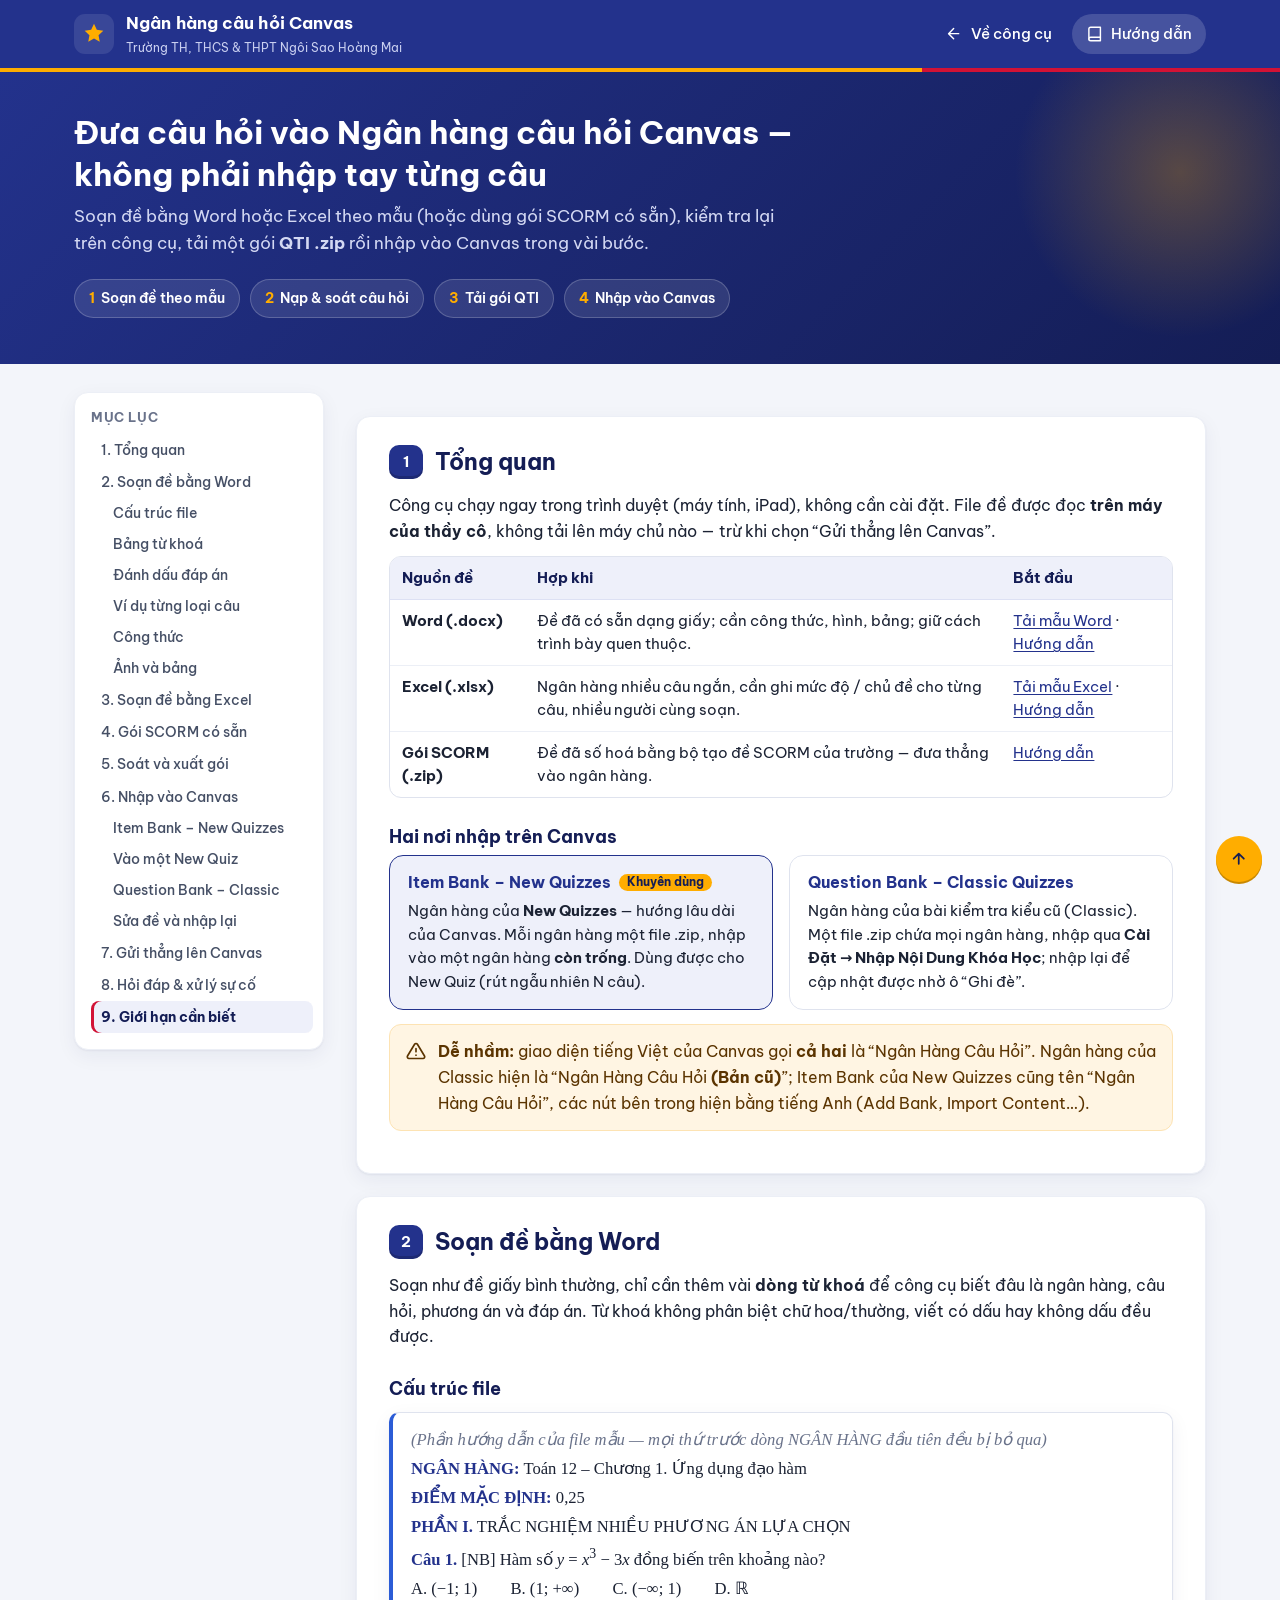
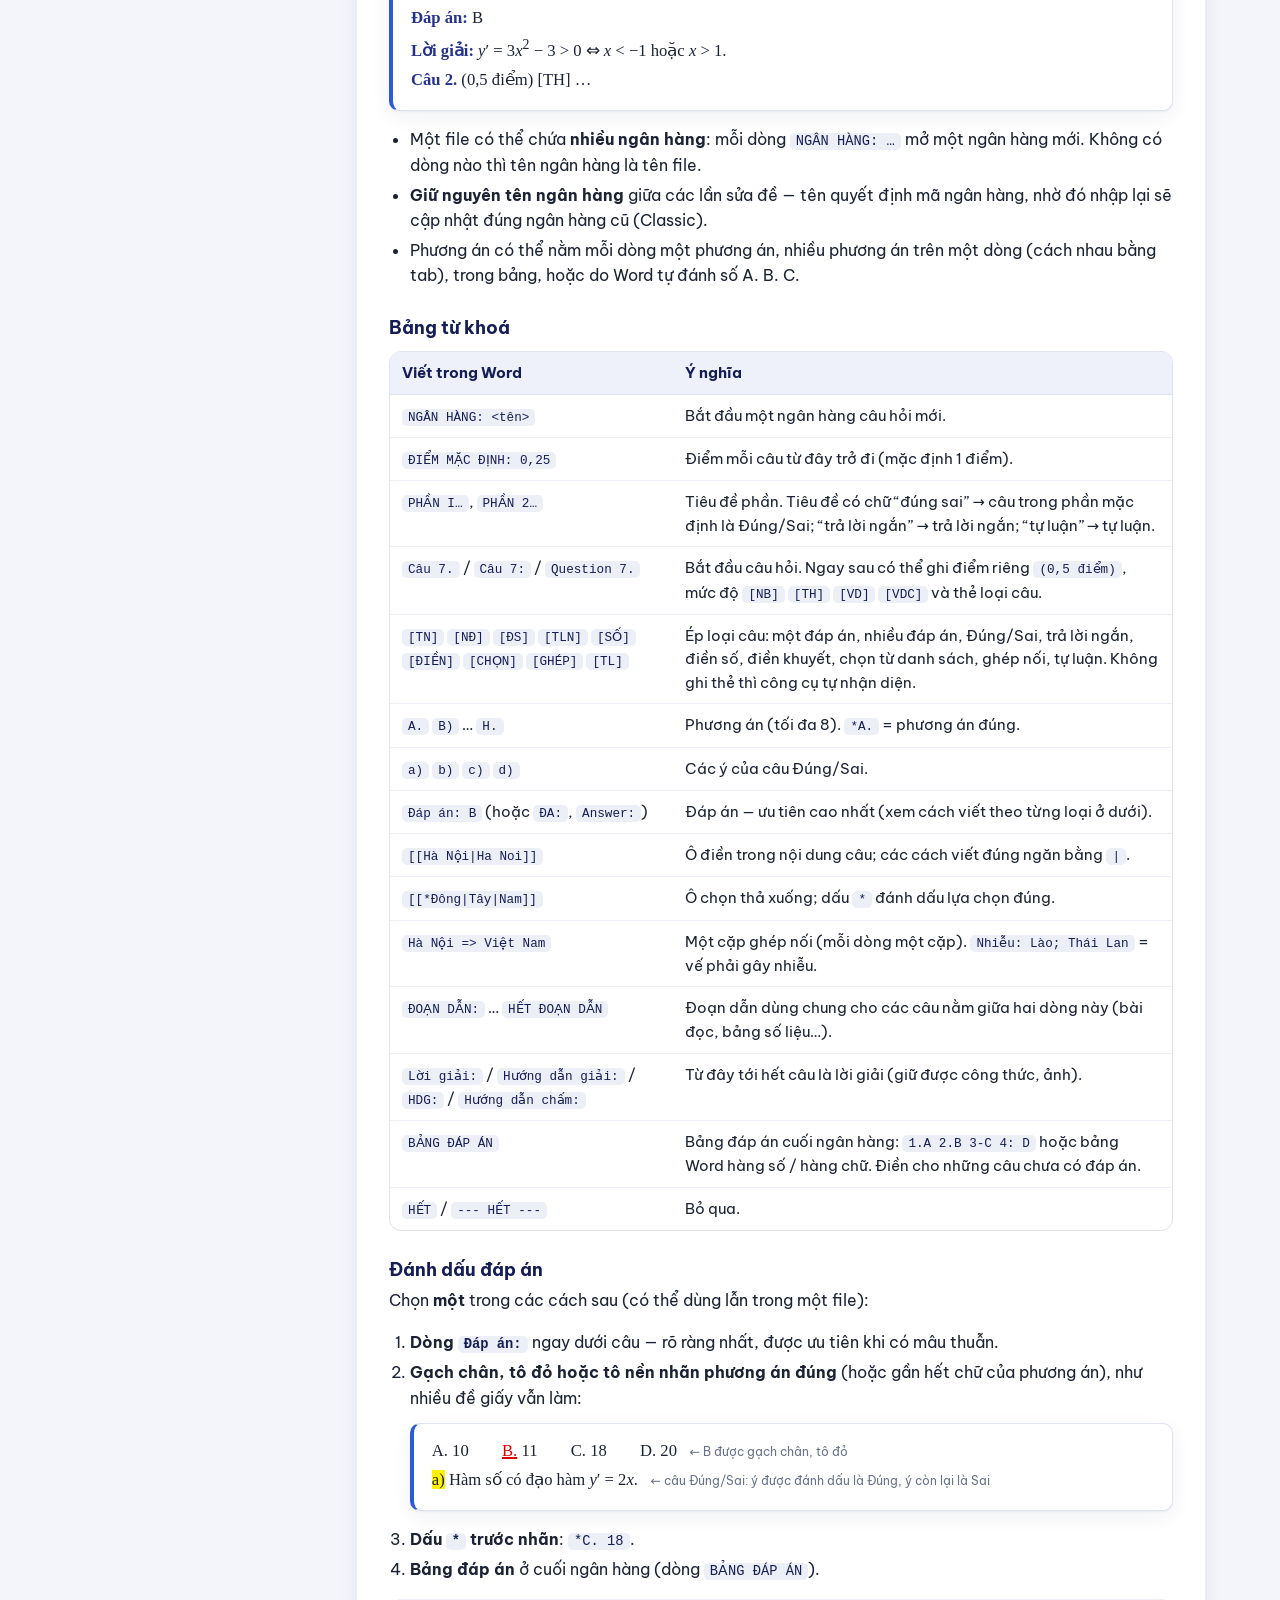
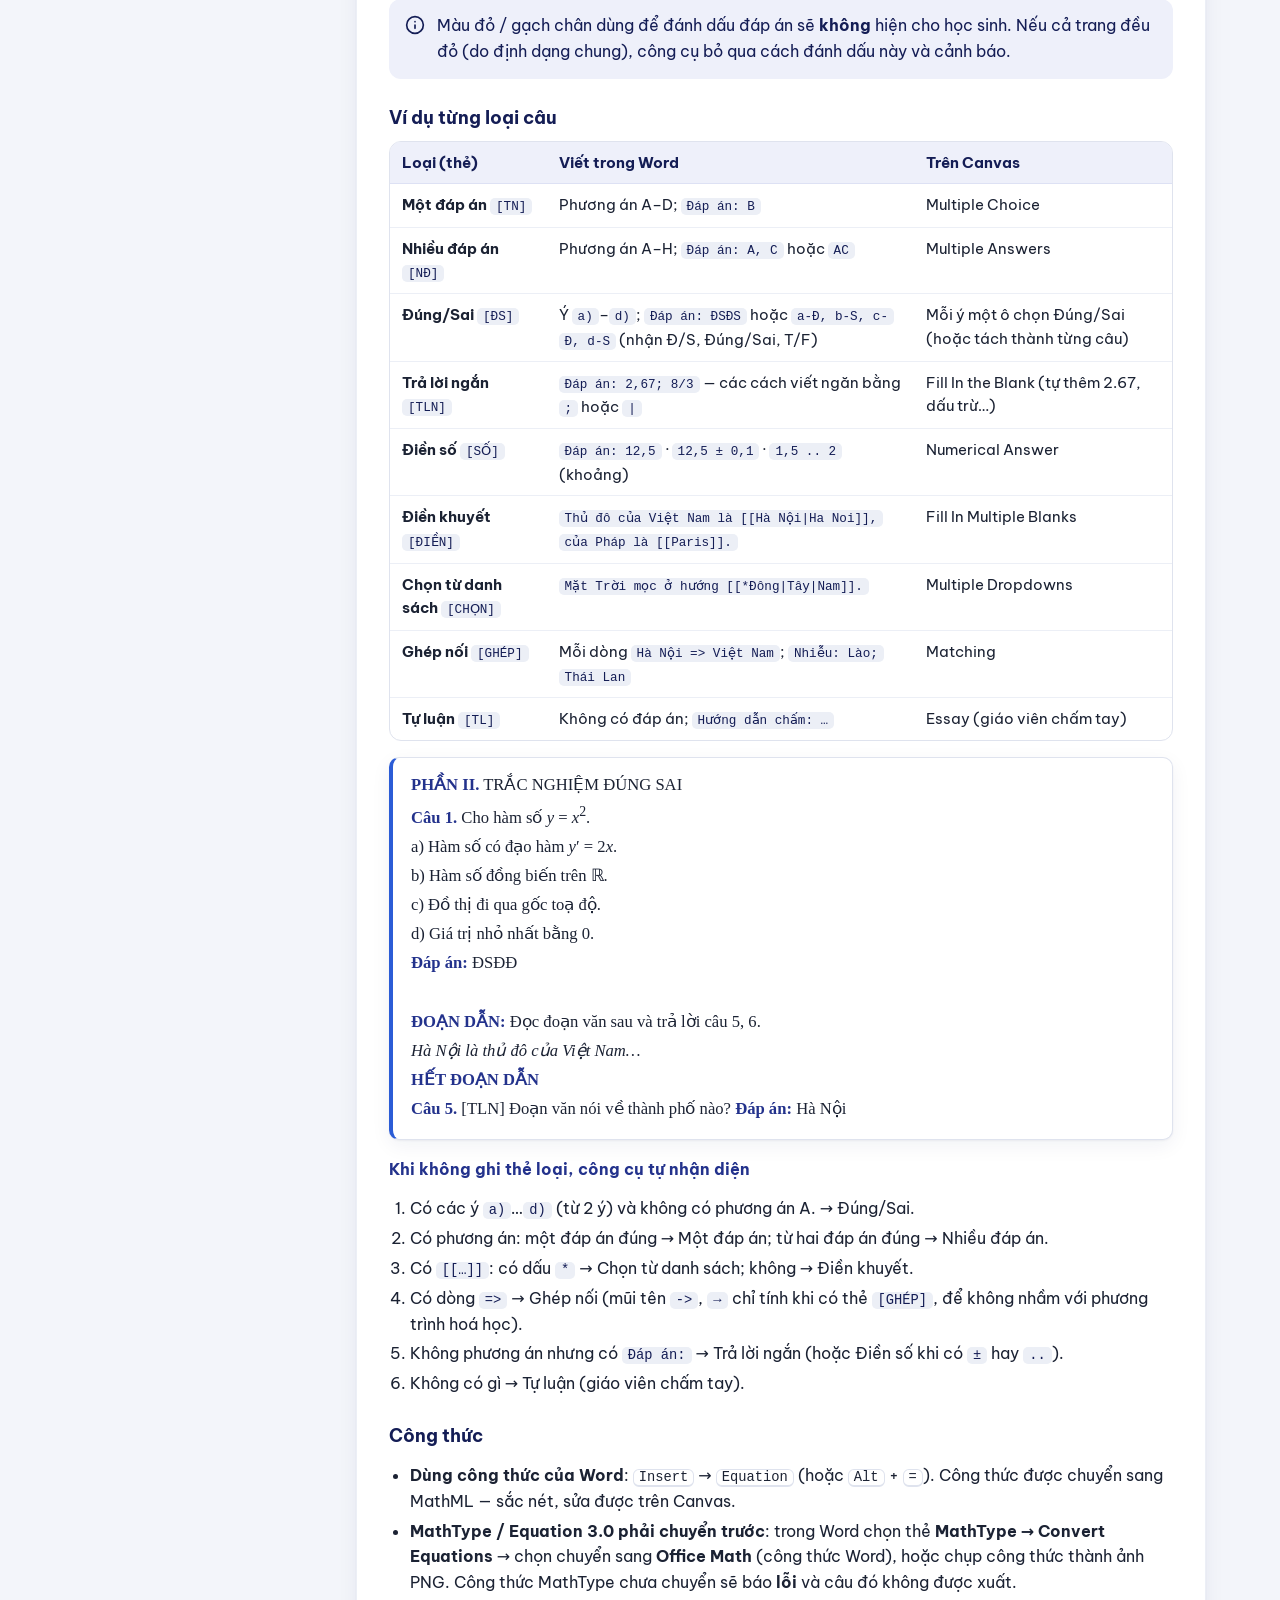
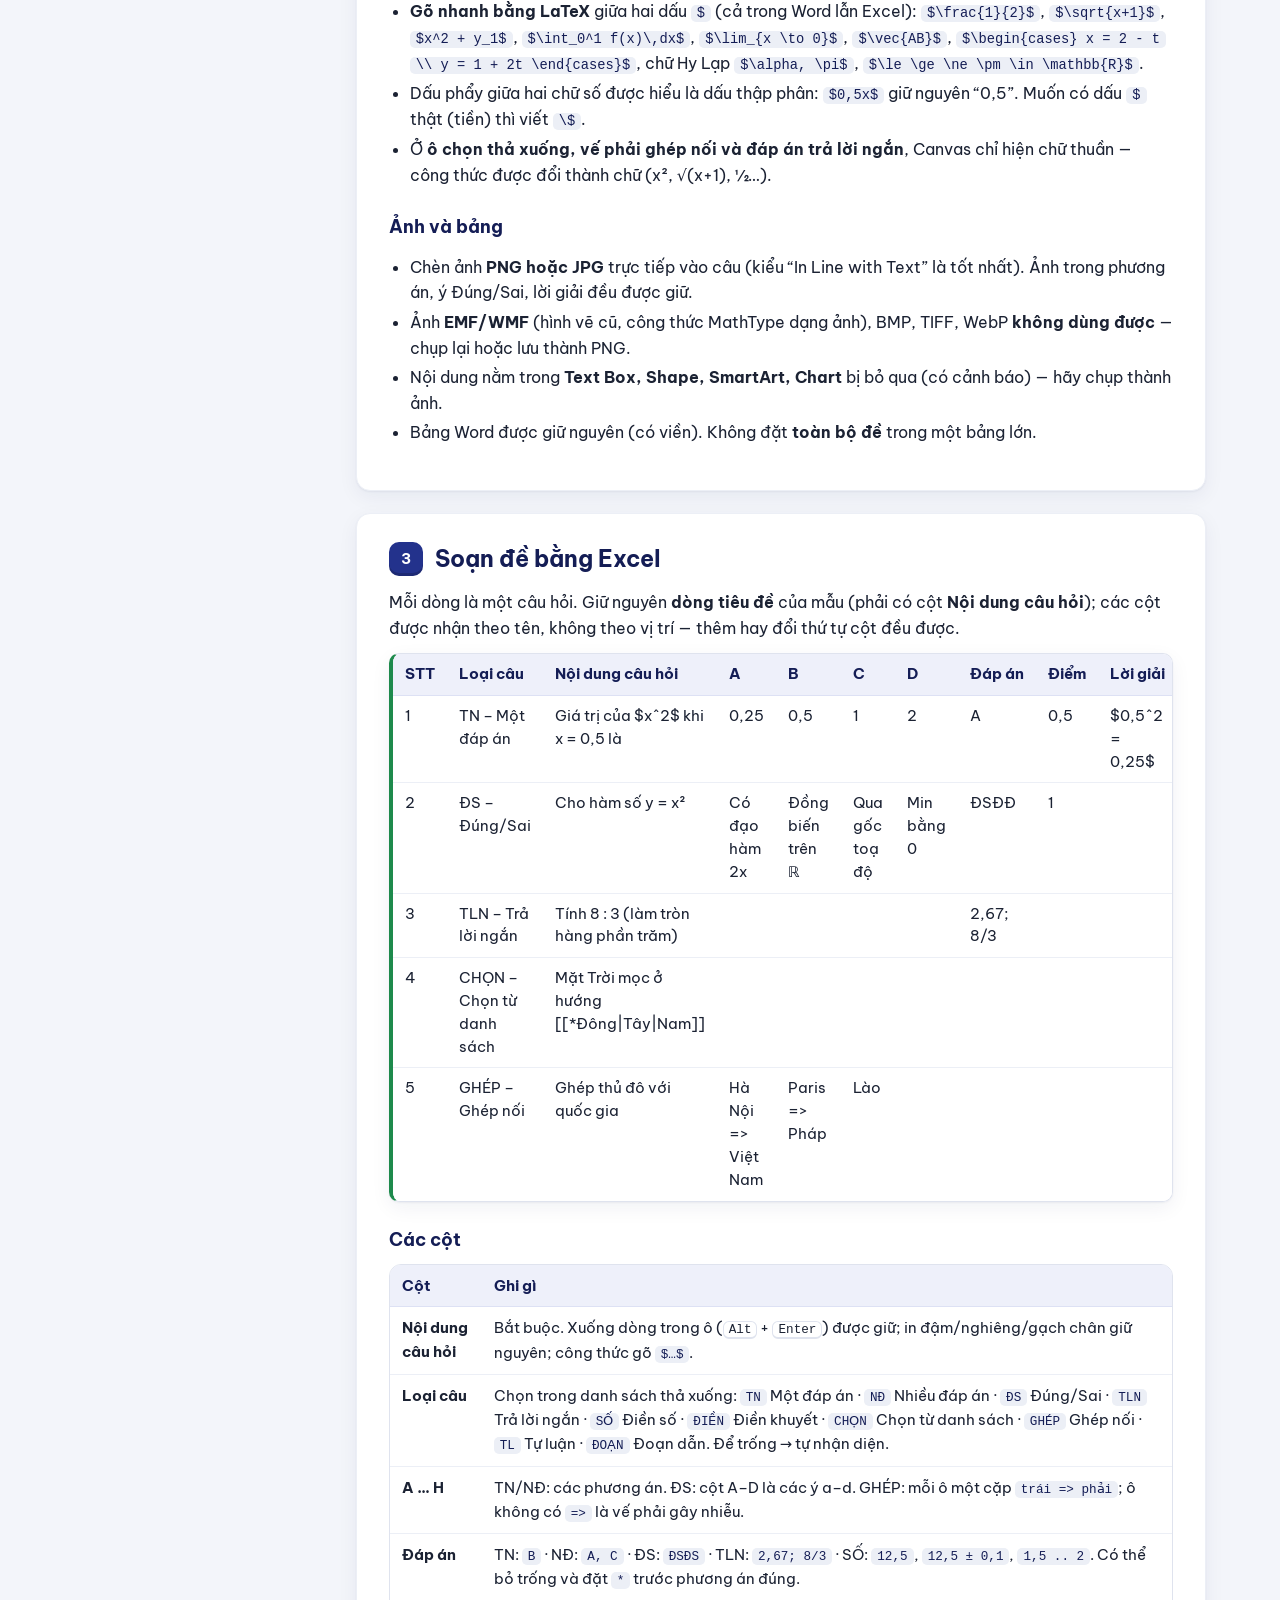
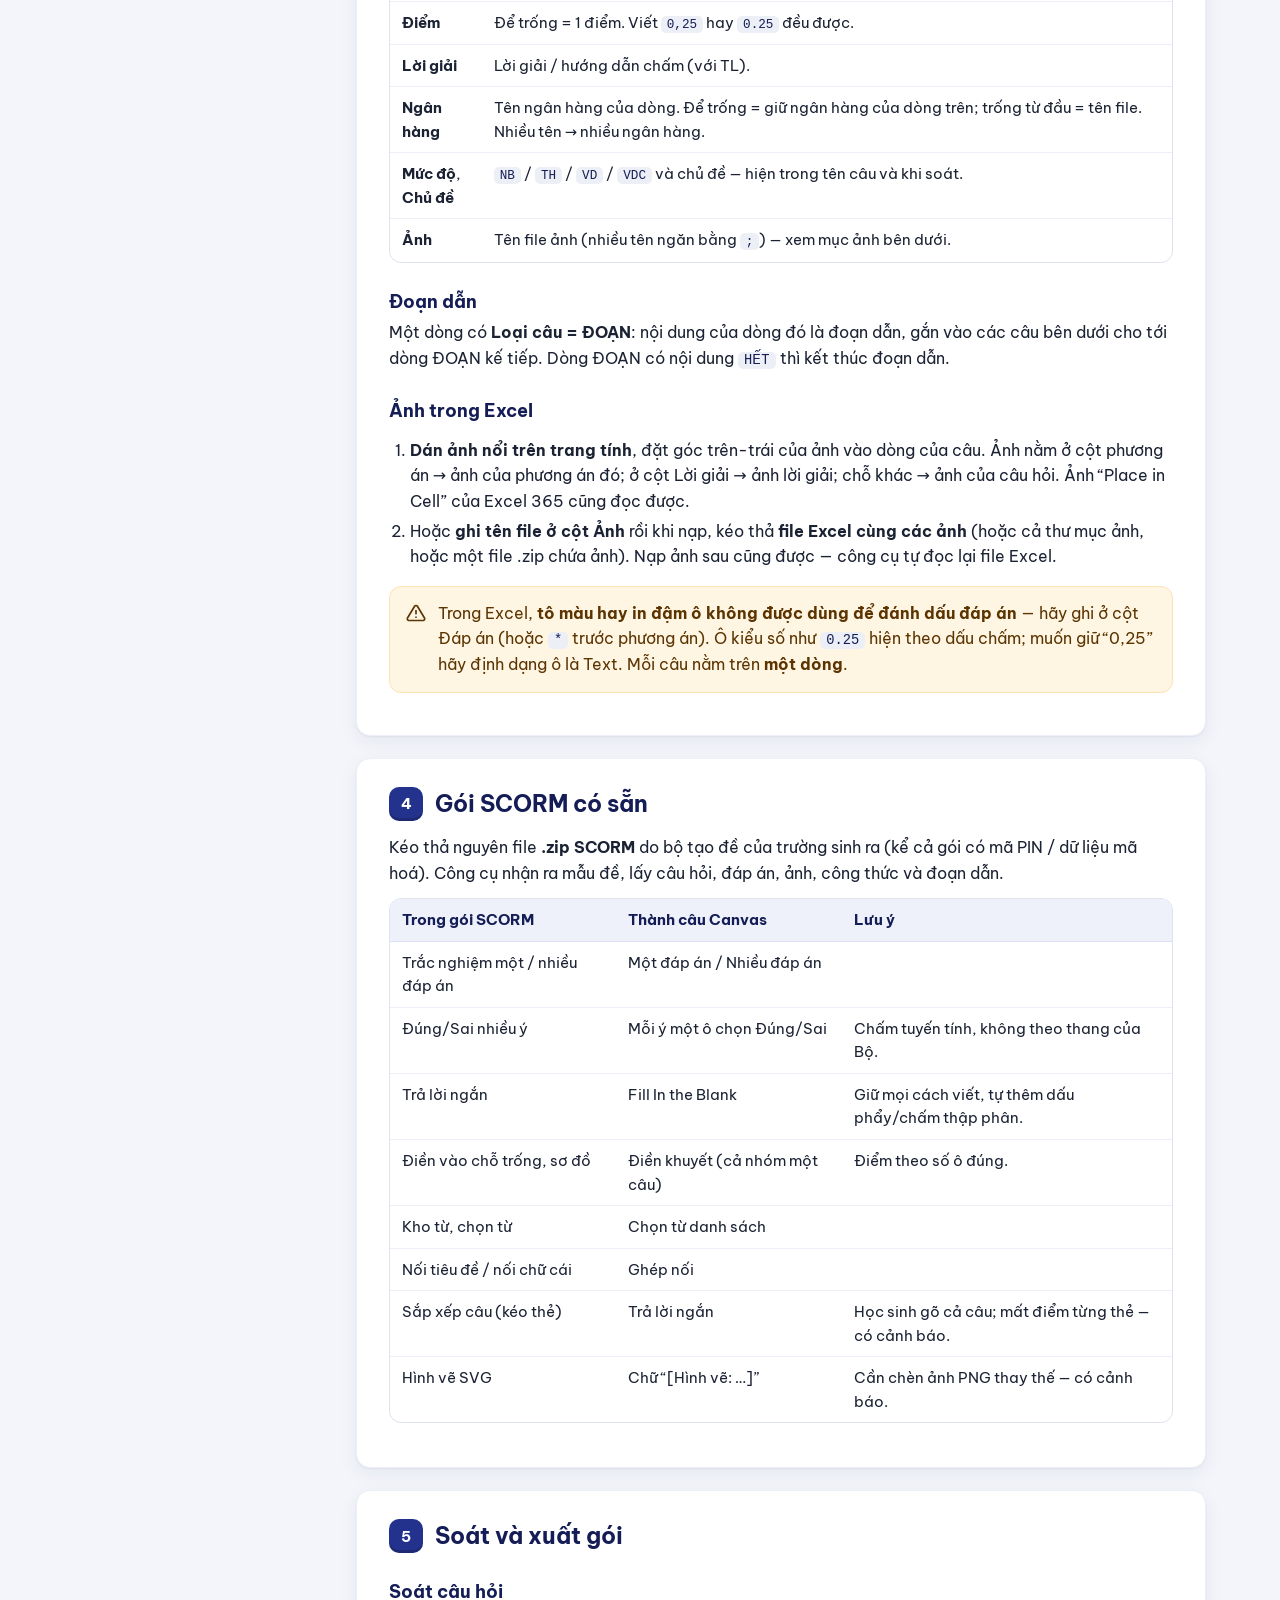
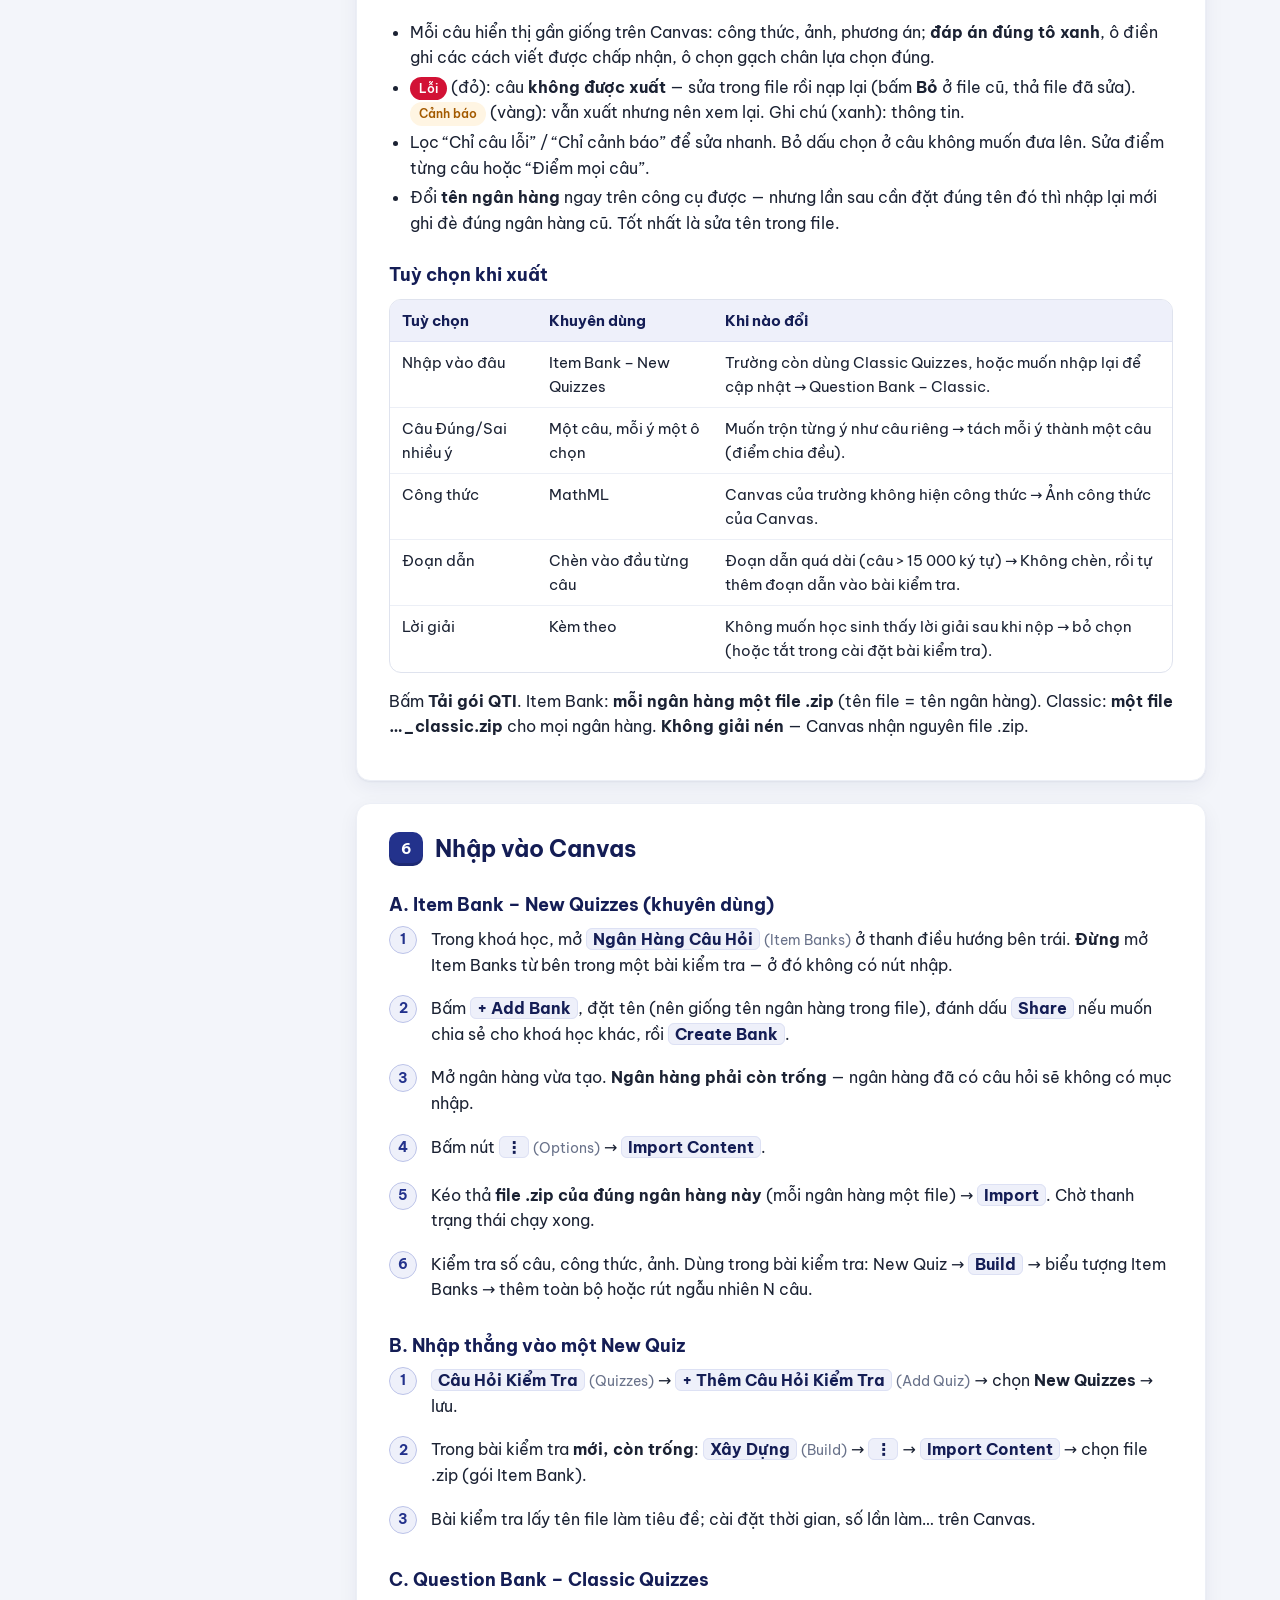
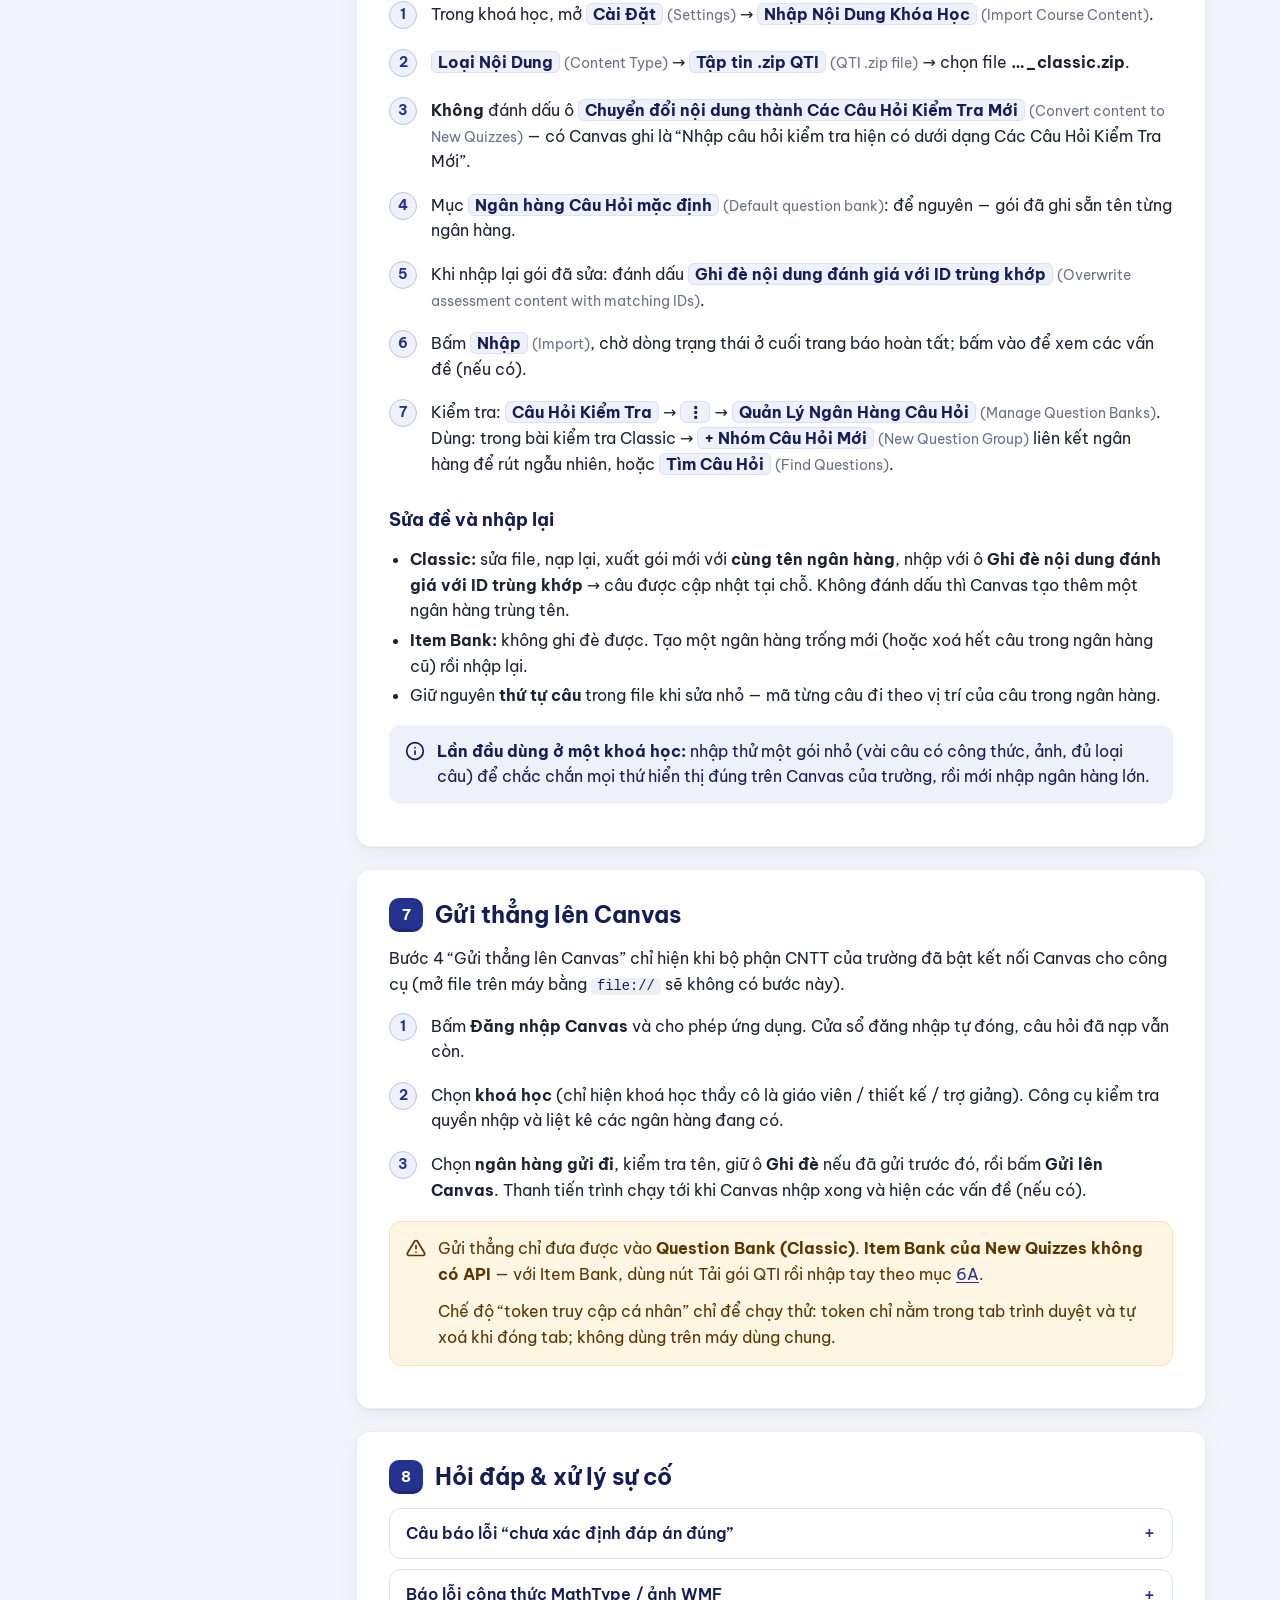
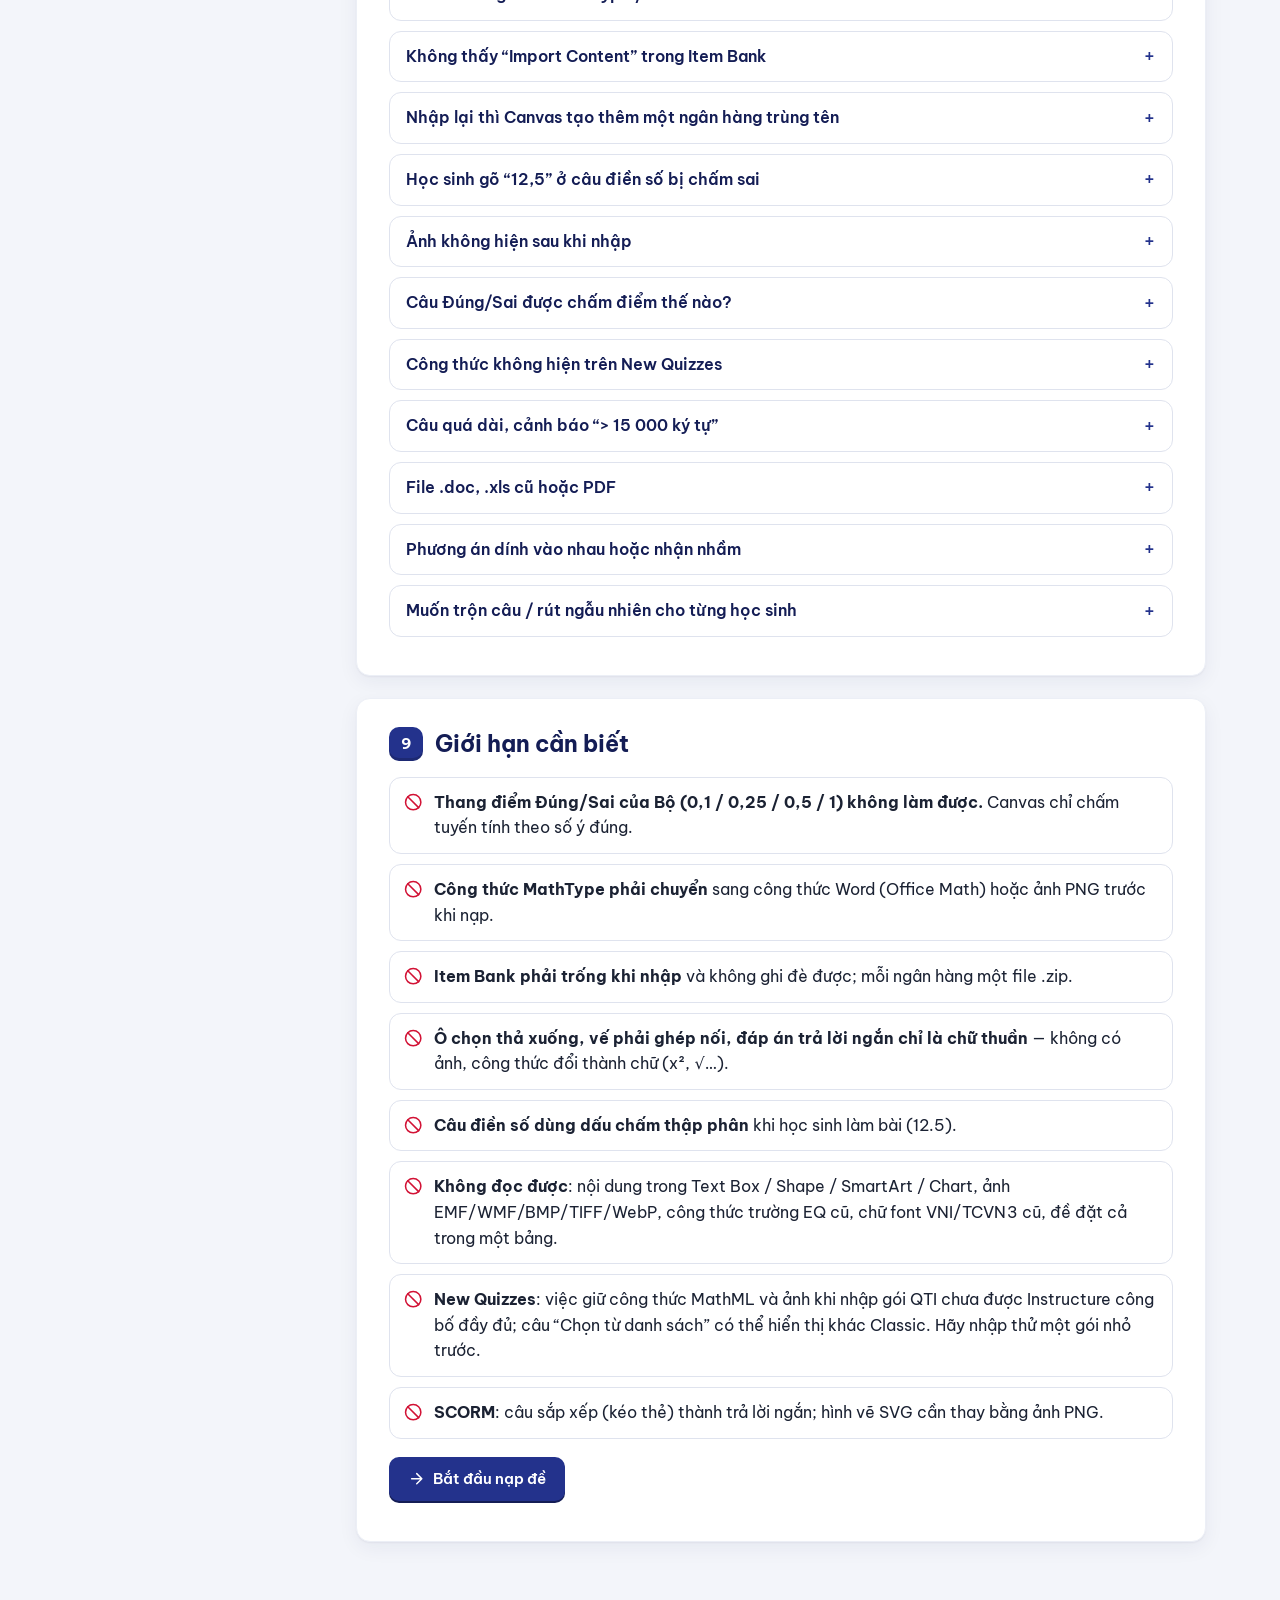
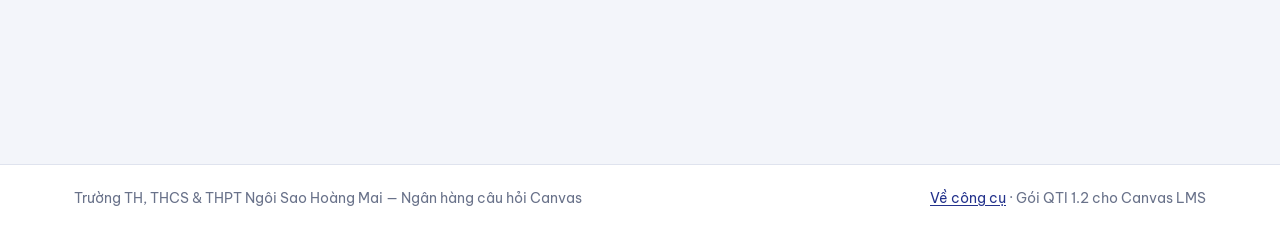
==== huong-dan.html @ da69571a "Công cụ đưa câu hỏi Word/Excel/SCORM vào ngân hàng câu hỏi Canvas (QTI 1.2) - Nạp đề: mẫu Word (.doc" ====
<!doctype html>
<html lang="vi">
<head>
<meta charset="utf-8">
<meta name="viewport" content="width=device-width, initial-scale=1, viewport-fit=cover">
<title>Hướng dẫn — Ngân hàng câu hỏi Canvas</title>
<meta name="description" content="Hướng dẫn soạn đề Word/Excel theo mẫu, nạp gói SCORM, xuất gói QTI và nhập vào Ngân hàng câu hỏi Canvas (Item Bank – New Quizzes và Question Bank – Classic Quizzes).">
<meta name="theme-color" content="#23328C">
<link rel="icon" href="assets/icon.svg" type="image/svg+xml">
<link rel="preconnect" href="https://fonts.googleapis.com">
<link rel="preconnect" href="https://fonts.gstatic.com" crossorigin>
<link rel="stylesheet" href="https://fonts.googleapis.com/css2?family=Be+Vietnam+Pro:ital,wght@0,400;0,500;0,600;0,700;1,400&amp;display=swap">
<link rel="stylesheet" href="assets/app.css">
</head>
<body>
<a class="skip-link" href="#noi-dung">Bỏ qua, tới nội dung chính</a>

<header class="topbar">
  <div class="wrap topbar-in">
    <a class="brand" href="index.html" aria-label="Về trang Ngân hàng câu hỏi Canvas">
      <span class="brand-mark" aria-hidden="true"><svg viewBox="0 0 24 24"><path d="M12 2.6l2.6 5.5 6 .8-4.4 4.2 1.1 6-5.3-2.9-5.3 2.9 1.1-6-4.4-4.2 6-.8z" fill="#FFAD00"/></svg></span>
      <span class="brand-text"><strong>Ngân hàng câu hỏi Canvas</strong><small>Trường TH, THCS &amp; THPT Ngôi Sao Hoàng Mai</small></span>
    </a>
    <nav class="topnav" aria-label="Liên kết">
      <a href="index.html"><span class="icon" aria-hidden="true"><svg viewBox="0 0 24 24" fill="none" stroke="currentColor" stroke-width="2" stroke-linecap="round" stroke-linejoin="round"><path d="M19 12H5M12 19l-7-7 7-7"/></svg></span><span class="lbl">Về công cụ</span></a>
      <a href="huong-dan.html" aria-current="page"><span class="icon" aria-hidden="true"><svg viewBox="0 0 24 24" fill="none" stroke="currentColor" stroke-width="2" stroke-linecap="round" stroke-linejoin="round"><path d="M4 19.5A2.5 2.5 0 0 1 6.5 17H20V3H6.5A2.5 2.5 0 0 0 4 5.5z"/><path d="M4 19.5A2.5 2.5 0 0 0 6.5 22H20v-5"/></svg></span><span class="lbl">Hướng dẫn</span></a>
    </nav>
  </div>
</header>

<div class="hd-hero">
  <div class="wrap">
    <h1>Đưa câu hỏi vào Ngân hàng câu hỏi Canvas — không phải nhập tay từng câu</h1>
    <p>Soạn đề bằng Word hoặc Excel theo mẫu (hoặc dùng gói SCORM có sẵn), kiểm tra lại trên công cụ, tải một gói <b>QTI .zip</b> rồi nhập vào Canvas trong vài bước.</p>
    <div class="hd-flow" aria-label="Quy trình">
      <span><b>1</b>Soạn đề theo mẫu</span>
      <span><b>2</b>Nạp &amp; soát câu hỏi</span>
      <span><b>3</b>Tải gói QTI</span>
      <span><b>4</b>Nhập vào Canvas</span>
    </div>
  </div>
</div>

<div class="wrap hd-layout">
  <nav class="hd-toc" aria-label="Mục lục">
    <h2>Mục lục</h2>
    <ol>
      <li><a href="#tong-quan">1. Tổng quan</a></li>
      <li><a href="#word">2. Soạn đề bằng Word</a>
        <ol>
          <li><a href="#word-cau-truc">Cấu trúc file</a></li>
          <li><a href="#word-tu-khoa">Bảng từ khoá</a></li>
          <li><a href="#word-dap-an">Đánh dấu đáp án</a></li>
          <li><a href="#word-loai">Ví dụ từng loại câu</a></li>
          <li><a href="#cong-thuc">Công thức</a></li>
          <li><a href="#anh">Ảnh và bảng</a></li>
        </ol>
      </li>
      <li><a href="#excel">3. Soạn đề bằng Excel</a></li>
      <li><a href="#scorm">4. Gói SCORM có sẵn</a></li>
      <li><a href="#soat-xuat">5. Soát và xuất gói</a></li>
      <li><a href="#nhap-canvas">6. Nhập vào Canvas</a>
        <ol>
          <li><a href="#nhap-item-bank">Item Bank – New Quizzes</a></li>
          <li><a href="#nhap-new-quiz">Vào một New Quiz</a></li>
          <li><a href="#nhap-classic">Question Bank – Classic</a></li>
          <li><a href="#nhap-lai">Sửa đề và nhập lại</a></li>
        </ol>
      </li>
      <li><a href="#gui-thang">7. Gửi thẳng lên Canvas</a></li>
      <li><a href="#hoi-dap">8. Hỏi đáp &amp; xử lý sự cố</a></li>
      <li><a href="#gioi-han">9. Giới hạn cần biết</a></li>
    </ol>
  </nav>

  <main id="noi-dung" class="hd-doc" tabindex="-1">

    <!-- ===================== 1. TỔNG QUAN ===================== -->
    <section id="tong-quan" aria-labelledby="h-tong-quan">
      <h2 id="h-tong-quan"><span class="step-no" aria-hidden="true">1</span>Tổng quan</h2>
      <p>Công cụ chạy ngay trong trình duyệt (máy tính, iPad), không cần cài đặt. File đề được đọc <b>trên máy của thầy cô</b>, không tải lên máy chủ nào — trừ khi chọn “Gửi thẳng lên Canvas”.</p>
      <div class="tbl-scroll">
        <table class="tbl">
          <thead><tr><th scope="col">Nguồn đề</th><th scope="col">Hợp khi</th><th scope="col">Bắt đầu</th></tr></thead>
          <tbody>
            <tr><td><b>Word (.docx)</b></td><td>Đề đã có sẵn dạng giấy; cần công thức, hình, bảng; giữ cách trình bày quen thuộc.</td><td><a href="mau/Mau-ngan-hang-cau-hoi.docx" download>Tải mẫu Word</a> · <a href="#word">Hướng dẫn</a></td></tr>
            <tr><td><b>Excel (.xlsx)</b></td><td>Ngân hàng nhiều câu ngắn, cần ghi mức độ / chủ đề cho từng câu, nhiều người cùng soạn.</td><td><a href="mau/Mau-ngan-hang-cau-hoi.xlsx" download>Tải mẫu Excel</a> · <a href="#excel">Hướng dẫn</a></td></tr>
            <tr><td><b>Gói SCORM (.zip)</b></td><td>Đề đã số hoá bằng bộ tạo đề SCORM của trường — đưa thẳng vào ngân hàng.</td><td><a href="#scorm">Hướng dẫn</a></td></tr>
          </tbody>
        </table>
      </div>
      <h3>Hai nơi nhập trên Canvas</h3>
      <div class="two-col">
        <div class="target-card rec">
          <h4>Item Bank – New Quizzes <span class="tag-rec">Khuyên dùng</span></h4>
          <p>Ngân hàng của <b>New Quizzes</b> — hướng lâu dài của Canvas. Mỗi ngân hàng một file .zip, nhập vào một ngân hàng <b>còn trống</b>. Dùng được cho New Quiz (rút ngẫu nhiên N câu).</p>
        </div>
        <div class="target-card">
          <h4>Question Bank – Classic Quizzes</h4>
          <p>Ngân hàng của bài kiểm tra kiểu cũ (Classic). Một file .zip chứa mọi ngân hàng, nhập qua <b>Cài Đặt → Nhập Nội Dung Khóa Học</b>; nhập lại để cập nhật được nhờ ô “Ghi đè”.</p>
        </div>
      </div>
      <div class="callout c-warn"><span class="icon" aria-hidden="true"><svg viewBox="0 0 24 24" fill="none" stroke="currentColor" stroke-width="2" stroke-linecap="round" stroke-linejoin="round"><path d="M10.3 3.9L1.8 18a2 2 0 0 0 1.7 3h17a2 2 0 0 0 1.7-3L13.7 3.9a2 2 0 0 0-3.4 0z"/><path d="M12 9v4M12 17h.01"/></svg></span>
        <div><p><b>Dễ nhầm:</b> giao diện tiếng Việt của Canvas gọi <b>cả hai</b> là “Ngân Hàng Câu Hỏi”. Ngân hàng của Classic hiện là “Ngân Hàng Câu Hỏi <b>(Bản cũ)</b>”; Item Bank của New Quizzes cũng tên “Ngân Hàng Câu Hỏi”, các nút bên trong hiện bằng tiếng Anh (Add Bank, Import Content…).</p></div>
      </div>
    </section>

    <!-- ===================== 2. WORD ===================== -->
    <section id="word" aria-labelledby="h-word">
      <h2 id="h-word"><span class="step-no" aria-hidden="true">2</span>Soạn đề bằng Word</h2>
      <p>Soạn như đề giấy bình thường, chỉ cần thêm vài <b>dòng từ khoá</b> để công cụ biết đâu là ngân hàng, câu hỏi, phương án và đáp án. Từ khoá không phân biệt chữ hoa/thường, viết có dấu hay không dấu đều được.</p>

      <h3 id="word-cau-truc">Cấu trúc file</h3>
      <div class="doc-sample" aria-label="Ví dụ file Word">
        <p class="muted"><i>(Phần hướng dẫn của file mẫu — mọi thứ trước dòng NGÂN HÀNG đầu tiên đều bị bỏ qua)</i></p>
        <p><span class="kw">NGÂN HÀNG:</span> Toán 12 – Chương 1. Ứng dụng đạo hàm</p>
        <p><span class="kw">ĐIỂM MẶC ĐỊNH:</span> 0,25</p>
        <p><span class="kw">PHẦN I.</span> TRẮC NGHIỆM NHIỀU PHƯƠNG ÁN LỰA CHỌN</p>
        <p><span class="kw">Câu 1.</span> [NB] Hàm số <i>y</i> = <i>x</i><sup>3</sup> − 3<i>x</i> đồng biến trên khoảng nào?</p>
        <p>A. (−1; 1)&emsp;&emsp;B. (1; +∞)&emsp;&emsp;C. (−∞; 1)&emsp;&emsp;D. ℝ</p>
        <p><span class="kw">Đáp án:</span> B</p>
        <p><span class="kw">Lời giải:</span> <i>y</i>′ = 3<i>x</i><sup>2</sup> − 3 &gt; 0 ⇔ <i>x</i> &lt; −1 hoặc <i>x</i> &gt; 1.</p>
        <p><span class="kw">Câu 2.</span> (0,5 điểm) [TH] …</p>
      </div>
      <ul>
        <li>Một file có thể chứa <b>nhiều ngân hàng</b>: mỗi dòng <code>NGÂN HÀNG: …</code> mở một ngân hàng mới. Không có dòng nào thì tên ngân hàng là tên file.</li>
        <li><b>Giữ nguyên tên ngân hàng</b> giữa các lần sửa đề — tên quyết định mã ngân hàng, nhờ đó nhập lại sẽ cập nhật đúng ngân hàng cũ (Classic).</li>
        <li>Phương án có thể nằm mỗi dòng một phương án, nhiều phương án trên một dòng (cách nhau bằng tab), trong bảng, hoặc do Word tự đánh số A. B. C.</li>
      </ul>

      <h3 id="word-tu-khoa">Bảng từ khoá</h3>
      <div class="tbl-scroll">
        <table class="tbl">
          <thead><tr><th scope="col">Viết trong Word</th><th scope="col">Ý nghĩa</th></tr></thead>
          <tbody>
            <tr><td><code>NGÂN HÀNG: &lt;tên&gt;</code></td><td>Bắt đầu một ngân hàng câu hỏi mới.</td></tr>
            <tr><td><code>ĐIỂM MẶC ĐỊNH: 0,25</code></td><td>Điểm mỗi câu từ đây trở đi (mặc định 1 điểm).</td></tr>
            <tr><td><code>PHẦN I…</code>, <code>PHẦN 2…</code></td><td>Tiêu đề phần. Tiêu đề có chữ “đúng sai” → câu trong phần mặc định là Đúng/Sai; “trả lời ngắn” → trả lời ngắn; “tự luận” → tự luận.</td></tr>
            <tr><td><code>Câu 7.</code> / <code>Câu 7:</code> / <code>Question 7.</code></td><td>Bắt đầu câu hỏi. Ngay sau có thể ghi điểm riêng <code>(0,5 điểm)</code>, mức độ <code>[NB]</code> <code>[TH]</code> <code>[VD]</code> <code>[VDC]</code> và thẻ loại câu.</td></tr>
            <tr><td><code>[TN]</code> <code>[NĐ]</code> <code>[ĐS]</code> <code>[TLN]</code> <code>[SỐ]</code> <code>[ĐIỀN]</code> <code>[CHỌN]</code> <code>[GHÉP]</code> <code>[TL]</code></td><td>Ép loại câu: một đáp án, nhiều đáp án, Đúng/Sai, trả lời ngắn, điền số, điền khuyết, chọn từ danh sách, ghép nối, tự luận. Không ghi thẻ thì công cụ tự nhận diện.</td></tr>
            <tr><td><code>A.</code> <code>B)</code> … <code>H.</code></td><td>Phương án (tối đa 8). <code>*A.</code> = phương án đúng.</td></tr>
            <tr><td><code>a)</code> <code>b)</code> <code>c)</code> <code>d)</code></td><td>Các ý của câu Đúng/Sai.</td></tr>
            <tr><td><code>Đáp án: B</code> (hoặc <code>ĐA:</code>, <code>Answer:</code>)</td><td>Đáp án — ưu tiên cao nhất (xem cách viết theo từng loại ở dưới).</td></tr>
            <tr><td><code>[[Hà Nội|Ha Noi]]</code></td><td>Ô điền trong nội dung câu; các cách viết đúng ngăn bằng <code>|</code>.</td></tr>
            <tr><td><code>[[*Đông|Tây|Nam]]</code></td><td>Ô chọn thả xuống; dấu <code>*</code> đánh dấu lựa chọn đúng.</td></tr>
            <tr><td><code>Hà Nội =&gt; Việt Nam</code></td><td>Một cặp ghép nối (mỗi dòng một cặp). <code>Nhiễu: Lào; Thái Lan</code> = vế phải gây nhiễu.</td></tr>
            <tr><td><code>ĐOẠN DẪN:</code> … <code>HẾT ĐOẠN DẪN</code></td><td>Đoạn dẫn dùng chung cho các câu nằm giữa hai dòng này (bài đọc, bảng số liệu…).</td></tr>
            <tr><td><code>Lời giải:</code> / <code>Hướng dẫn giải:</code> / <code>HDG:</code> / <code>Hướng dẫn chấm:</code></td><td>Từ đây tới hết câu là lời giải (giữ được công thức, ảnh).</td></tr>
            <tr><td><code>BẢNG ĐÁP ÁN</code></td><td>Bảng đáp án cuối ngân hàng: <code>1.A 2.B 3-C 4: D</code> hoặc bảng Word hàng số / hàng chữ. Điền cho những câu chưa có đáp án.</td></tr>
            <tr><td><code>HẾT</code> / <code>--- HẾT ---</code></td><td>Bỏ qua.</td></tr>
          </tbody>
        </table>
      </div>

      <h3 id="word-dap-an">Đánh dấu đáp án</h3>
      <p>Chọn <b>một</b> trong các cách sau (có thể dùng lẫn trong một file):</p>
      <ol>
        <li><b>Dòng <code>Đáp án:</code></b> ngay dưới câu — rõ ràng nhất, được ưu tiên khi có mâu thuẫn.</li>
        <li><b>Gạch chân, tô đỏ hoặc tô nền nhãn phương án đúng</b> (hoặc gần hết chữ của phương án), như nhiều đề giấy vẫn làm:
          <div class="doc-sample"><p>A. 10&emsp;&emsp;<span class="mark-u mark-red">B.</span> 11&emsp;&emsp;C. 18&emsp;&emsp;D. 20 <span class="cmt">← B được gạch chân, tô đỏ</span></p>
          <p><span class="mark-hl">a)</span> Hàm số có đạo hàm <i>y</i>′ = 2<i>x</i>. <span class="cmt">← câu Đúng/Sai: ý được đánh dấu là Đúng, ý còn lại là Sai</span></p></div>
        </li>
        <li><b>Dấu <code>*</code> trước nhãn</b>: <code>*C. 18</code>.</li>
        <li><b>Bảng đáp án</b> ở cuối ngân hàng (dòng <code>BẢNG ĐÁP ÁN</code>).</li>
      </ol>
      <div class="callout c-info"><span class="icon" aria-hidden="true"><svg viewBox="0 0 24 24" fill="none" stroke="currentColor" stroke-width="2" stroke-linecap="round" stroke-linejoin="round"><circle cx="12" cy="12" r="10"/><path d="M12 16v-4M12 8h.01"/></svg></span>
        <div><p>Màu đỏ / gạch chân dùng để đánh dấu đáp án sẽ <b>không</b> hiện cho học sinh. Nếu cả trang đều đỏ (do định dạng chung), công cụ bỏ qua cách đánh dấu này và cảnh báo.</p></div>
      </div>

      <h3 id="word-loai">Ví dụ từng loại câu</h3>
      <div class="tbl-scroll">
        <table class="tbl">
          <thead><tr><th scope="col">Loại (thẻ)</th><th scope="col">Viết trong Word</th><th scope="col">Trên Canvas</th></tr></thead>
          <tbody>
            <tr><td><b>Một đáp án</b> <code>[TN]</code></td><td>Phương án A–D; <code>Đáp án: B</code></td><td>Multiple Choice</td></tr>
            <tr><td><b>Nhiều đáp án</b> <code>[NĐ]</code></td><td>Phương án A–H; <code>Đáp án: A, C</code> hoặc <code>AC</code></td><td>Multiple Answers</td></tr>
            <tr><td><b>Đúng/Sai</b> <code>[ĐS]</code></td><td>Ý <code>a)</code>–<code>d)</code>; <code>Đáp án: ĐSĐS</code> hoặc <code>a-Đ, b-S, c-Đ, d-S</code> (nhận Đ/S, Đúng/Sai, T/F)</td><td>Mỗi ý một ô chọn Đúng/Sai (hoặc tách thành từng câu)</td></tr>
            <tr><td><b>Trả lời ngắn</b> <code>[TLN]</code></td><td><code>Đáp án: 2,67; 8/3</code> — các cách viết ngăn bằng <code>;</code> hoặc <code>|</code></td><td>Fill In the Blank (tự thêm 2.67, dấu trừ…)</td></tr>
            <tr><td><b>Điền số</b> <code>[SỐ]</code></td><td><code>Đáp án: 12,5</code> · <code>12,5 ± 0,1</code> · <code>1,5 .. 2</code> (khoảng)</td><td>Numerical Answer</td></tr>
            <tr><td><b>Điền khuyết</b> <code>[ĐIỀN]</code></td><td><code>Thủ đô của Việt Nam là [[Hà Nội|Ha Noi]], của Pháp là [[Paris]].</code></td><td>Fill In Multiple Blanks</td></tr>
            <tr><td><b>Chọn từ danh sách</b> <code>[CHỌN]</code></td><td><code>Mặt Trời mọc ở hướng [[*Đông|Tây|Nam]].</code></td><td>Multiple Dropdowns</td></tr>
            <tr><td><b>Ghép nối</b> <code>[GHÉP]</code></td><td>Mỗi dòng <code>Hà Nội =&gt; Việt Nam</code>; <code>Nhiễu: Lào; Thái Lan</code></td><td>Matching</td></tr>
            <tr><td><b>Tự luận</b> <code>[TL]</code></td><td>Không có đáp án; <code>Hướng dẫn chấm: …</code></td><td>Essay (giáo viên chấm tay)</td></tr>
          </tbody>
        </table>
      </div>
      <div class="doc-sample" aria-label="Ví dụ câu Đúng/Sai và đoạn dẫn">
        <p><span class="kw">PHẦN II.</span> TRẮC NGHIỆM ĐÚNG SAI</p>
        <p><span class="kw">Câu 1.</span> Cho hàm số <i>y</i> = <i>x</i><sup>2</sup>.</p>
        <p>a) Hàm số có đạo hàm <i>y</i>′ = 2<i>x</i>.</p>
        <p>b) Hàm số đồng biến trên ℝ.</p>
        <p>c) Đồ thị đi qua gốc toạ độ.</p>
        <p>d) Giá trị nhỏ nhất bằng 0.</p>
        <p><span class="kw">Đáp án:</span> ĐSĐĐ</p>
        <p>&nbsp;</p>
        <p><span class="kw">ĐOẠN DẪN:</span> Đọc đoạn văn sau và trả lời câu 5, 6.</p>
        <p><i>Hà Nội là thủ đô của Việt Nam…</i></p>
        <p><span class="kw">HẾT ĐOẠN DẪN</span></p>
        <p><span class="kw">Câu 5.</span> [TLN] Đoạn văn nói về thành phố nào? <span class="kw">Đáp án:</span> Hà Nội</p>
      </div>
      <h4>Khi không ghi thẻ loại, công cụ tự nhận diện</h4>
      <ol>
        <li>Có các ý <code>a)</code>…<code>d)</code> (từ 2 ý) và không có phương án A. → Đúng/Sai.</li>
        <li>Có phương án: một đáp án đúng → Một đáp án; từ hai đáp án đúng → Nhiều đáp án.</li>
        <li>Có <code>[[…]]</code>: có dấu <code>*</code> → Chọn từ danh sách; không → Điền khuyết.</li>
        <li>Có dòng <code>=&gt;</code> → Ghép nối (mũi tên <code>-&gt;</code>, <code>→</code> chỉ tính khi có thẻ <code>[GHÉP]</code>, để không nhầm với phương trình hoá học).</li>
        <li>Không phương án nhưng có <code>Đáp án:</code> → Trả lời ngắn (hoặc Điền số khi có <code>±</code> hay <code>..</code>).</li>
        <li>Không có gì → Tự luận (giáo viên chấm tay).</li>
      </ol>

      <h3 id="cong-thuc">Công thức</h3>
      <ul>
        <li><b>Dùng công thức của Word</b>: <span class="kbd">Insert</span> → <span class="kbd">Equation</span> (hoặc <span class="kbd">Alt</span> + <span class="kbd">=</span>). Công thức được chuyển sang MathML — sắc nét, sửa được trên Canvas.</li>
        <li><b>MathType / Equation 3.0 phải chuyển trước</b>: trong Word chọn thẻ <b>MathType → Convert Equations</b> → chọn chuyển sang <b>Office Math</b> (công thức Word), hoặc chụp công thức thành ảnh PNG. Công thức MathType chưa chuyển sẽ báo <b>lỗi</b> và câu đó không được xuất.</li>
        <li><b>Gõ nhanh bằng LaTeX</b> giữa hai dấu <code>$</code> (cả trong Word lẫn Excel): <code>$\frac{1}{2}$</code>, <code>$\sqrt{x+1}$</code>, <code>$x^2 + y_1$</code>, <code>$\int_0^1 f(x)\,dx$</code>, <code>$\lim_{x \to 0}$</code>, <code>$\vec{AB}$</code>, <code>$\begin{cases} x = 2 - t \\ y = 1 + 2t \end{cases}$</code>, chữ Hy Lạp <code>$\alpha, \pi$</code>, <code>$\le \ge \ne \pm \in \mathbb{R}$</code>.</li>
        <li>Dấu phẩy giữa hai chữ số được hiểu là dấu thập phân: <code>$0,5x$</code> giữ nguyên “0,5”. Muốn có dấu <code>$</code> thật (tiền) thì viết <code>\$</code>.</li>
        <li>Ở <b>ô chọn thả xuống, vế phải ghép nối và đáp án trả lời ngắn</b>, Canvas chỉ hiện chữ thuần — công thức được đổi thành chữ (x², √(x+1), ½…).</li>
      </ul>

      <h3 id="anh">Ảnh và bảng</h3>
      <ul>
        <li>Chèn ảnh <b>PNG hoặc JPG</b> trực tiếp vào câu (kiểu “In Line with Text” là tốt nhất). Ảnh trong phương án, ý Đúng/Sai, lời giải đều được giữ.</li>
        <li>Ảnh <b>EMF/WMF</b> (hình vẽ cũ, công thức MathType dạng ảnh), BMP, TIFF, WebP <b>không dùng được</b> — chụp lại hoặc lưu thành PNG.</li>
        <li>Nội dung nằm trong <b>Text Box, Shape, SmartArt, Chart</b> bị bỏ qua (có cảnh báo) — hãy chụp thành ảnh.</li>
        <li>Bảng Word được giữ nguyên (có viền). Không đặt <b>toàn bộ đề</b> trong một bảng lớn.</li>
      </ul>
    </section>

    <!-- ===================== 3. EXCEL ===================== -->
    <section id="excel" aria-labelledby="h-excel">
      <h2 id="h-excel"><span class="step-no" aria-hidden="true">3</span>Soạn đề bằng Excel</h2>
      <p>Mỗi dòng là một câu hỏi. Giữ nguyên <b>dòng tiêu đề</b> của mẫu (phải có cột <b>Nội dung câu hỏi</b>); các cột được nhận theo tên, không theo vị trí — thêm hay đổi thứ tự cột đều được.</p>
      <div class="doc-sample xl tbl-scroll" style="margin:12px 0 16px">
        <table class="tbl" aria-label="Ví dụ trang tính Excel">
          <thead><tr><th>STT</th><th>Loại câu</th><th>Nội dung câu hỏi</th><th>A</th><th>B</th><th>C</th><th>D</th><th>Đáp án</th><th>Điểm</th><th>Lời giải</th><th>Ngân hàng</th><th>Mức độ</th></tr></thead>
          <tbody>
            <tr><td>1</td><td>TN – Một đáp án</td><td>Giá trị của $x^2$ khi x = 0,5 là</td><td>0,25</td><td>0,5</td><td>1</td><td>2</td><td>A</td><td>0,5</td><td>$0,5^2 = 0,25$</td><td>Toán 10 – Chương 1</td><td>NB</td></tr>
            <tr><td>2</td><td>ĐS – Đúng/Sai</td><td>Cho hàm số y = x²</td><td>Có đạo hàm 2x</td><td>Đồng biến trên ℝ</td><td>Qua gốc toạ độ</td><td>Min bằng 0</td><td>ĐSĐĐ</td><td>1</td><td></td><td></td><td>TH</td></tr>
            <tr><td>3</td><td>TLN – Trả lời ngắn</td><td>Tính 8 : 3 (làm tròn hàng phần trăm)</td><td></td><td></td><td></td><td></td><td>2,67; 8/3</td><td></td><td></td><td></td><td>VD</td></tr>
            <tr><td>4</td><td>CHỌN – Chọn từ danh sách</td><td>Mặt Trời mọc ở hướng [[*Đông|Tây|Nam]]</td><td></td><td></td><td></td><td></td><td></td><td></td><td></td><td></td><td></td></tr>
            <tr><td>5</td><td>GHÉP – Ghép nối</td><td>Ghép thủ đô với quốc gia</td><td>Hà Nội =&gt; Việt Nam</td><td>Paris =&gt; Pháp</td><td>Lào</td><td></td><td></td><td></td><td></td><td></td><td></td></tr>
          </tbody>
        </table>
      </div>
      <h3>Các cột</h3>
      <div class="tbl-scroll">
        <table class="tbl">
          <thead><tr><th scope="col">Cột</th><th scope="col">Ghi gì</th></tr></thead>
          <tbody>
            <tr><td><b>Nội dung câu hỏi</b></td><td>Bắt buộc. Xuống dòng trong ô (<span class="kbd">Alt</span> + <span class="kbd">Enter</span>) được giữ; in đậm/nghiêng/gạch chân giữ nguyên; công thức gõ <code>$…$</code>.</td></tr>
            <tr><td><b>Loại câu</b></td><td>Chọn trong danh sách thả xuống: <code>TN</code> Một đáp án · <code>NĐ</code> Nhiều đáp án · <code>ĐS</code> Đúng/Sai · <code>TLN</code> Trả lời ngắn · <code>SỐ</code> Điền số · <code>ĐIỀN</code> Điền khuyết · <code>CHỌN</code> Chọn từ danh sách · <code>GHÉP</code> Ghép nối · <code>TL</code> Tự luận · <code>ĐOẠN</code> Đoạn dẫn. Để trống → tự nhận diện.</td></tr>
            <tr><td><b>A … H</b></td><td>TN/NĐ: các phương án. ĐS: cột A–D là các ý a–d. GHÉP: mỗi ô một cặp <code>trái =&gt; phải</code>; ô không có <code>=&gt;</code> là vế phải gây nhiễu.</td></tr>
            <tr><td><b>Đáp án</b></td><td>TN: <code>B</code> · NĐ: <code>A, C</code> · ĐS: <code>ĐSĐS</code> · TLN: <code>2,67; 8/3</code> · SỐ: <code>12,5</code>, <code>12,5 ± 0,1</code>, <code>1,5 .. 2</code>. Có thể bỏ trống và đặt <code>*</code> trước phương án đúng.</td></tr>
            <tr><td><b>Điểm</b></td><td>Để trống = 1 điểm. Viết <code>0,25</code> hay <code>0.25</code> đều được.</td></tr>
            <tr><td><b>Lời giải</b></td><td>Lời giải / hướng dẫn chấm (với TL).</td></tr>
            <tr><td><b>Ngân hàng</b></td><td>Tên ngân hàng của dòng. Để trống = giữ ngân hàng của dòng trên; trống từ đầu = tên file. Nhiều tên → nhiều ngân hàng.</td></tr>
            <tr><td><b>Mức độ</b>, <b>Chủ đề</b></td><td><code>NB</code> / <code>TH</code> / <code>VD</code> / <code>VDC</code> và chủ đề — hiện trong tên câu và khi soát.</td></tr>
            <tr><td><b>Ảnh</b></td><td>Tên file ảnh (nhiều tên ngăn bằng <code>;</code>) — xem mục ảnh bên dưới.</td></tr>
          </tbody>
        </table>
      </div>
      <h3>Đoạn dẫn</h3>
      <p>Một dòng có <b>Loại câu = ĐOẠN</b>: nội dung của dòng đó là đoạn dẫn, gắn vào các câu bên dưới cho tới dòng ĐOẠN kế tiếp. Dòng ĐOẠN có nội dung <code>HẾT</code> thì kết thúc đoạn dẫn.</p>
      <h3>Ảnh trong Excel</h3>
      <ol>
        <li><b>Dán ảnh nổi trên trang tính</b>, đặt góc trên-trái của ảnh vào dòng của câu. Ảnh nằm ở cột phương án → ảnh của phương án đó; ở cột Lời giải → ảnh lời giải; chỗ khác → ảnh của câu hỏi. Ảnh “Place in Cell” của Excel 365 cũng đọc được.</li>
        <li>Hoặc <b>ghi tên file ở cột Ảnh</b> rồi khi nạp, kéo thả <b>file Excel cùng các ảnh</b> (hoặc cả thư mục ảnh, hoặc một file .zip chứa ảnh). Nạp ảnh sau cũng được — công cụ tự đọc lại file Excel.</li>
      </ol>
      <div class="callout c-warn"><span class="icon" aria-hidden="true"><svg viewBox="0 0 24 24" fill="none" stroke="currentColor" stroke-width="2" stroke-linecap="round" stroke-linejoin="round"><path d="M10.3 3.9L1.8 18a2 2 0 0 0 1.7 3h17a2 2 0 0 0 1.7-3L13.7 3.9a2 2 0 0 0-3.4 0z"/><path d="M12 9v4M12 17h.01"/></svg></span>
        <div><p>Trong Excel, <b>tô màu hay in đậm ô không được dùng để đánh dấu đáp án</b> — hãy ghi ở cột Đáp án (hoặc <code>*</code> trước phương án). Ô kiểu số như <code>0.25</code> hiện theo dấu chấm; muốn giữ “0,25” hãy định dạng ô là Text. Mỗi câu nằm trên <b>một dòng</b>.</p></div>
      </div>
    </section>

    <!-- ===================== 4. SCORM ===================== -->
    <section id="scorm" aria-labelledby="h-scorm">
      <h2 id="h-scorm"><span class="step-no" aria-hidden="true">4</span>Gói SCORM có sẵn</h2>
      <p>Kéo thả nguyên file <b>.zip SCORM</b> do bộ tạo đề của trường sinh ra (kể cả gói có mã PIN / dữ liệu mã hoá). Công cụ nhận ra mẫu đề, lấy câu hỏi, đáp án, ảnh, công thức và đoạn dẫn.</p>
      <div class="tbl-scroll">
        <table class="tbl">
          <thead><tr><th scope="col">Trong gói SCORM</th><th scope="col">Thành câu Canvas</th><th scope="col">Lưu ý</th></tr></thead>
          <tbody>
            <tr><td>Trắc nghiệm một / nhiều đáp án</td><td>Một đáp án / Nhiều đáp án</td><td></td></tr>
            <tr><td>Đúng/Sai nhiều ý</td><td>Mỗi ý một ô chọn Đúng/Sai</td><td>Chấm tuyến tính, không theo thang của Bộ.</td></tr>
            <tr><td>Trả lời ngắn</td><td>Fill In the Blank</td><td>Giữ mọi cách viết, tự thêm dấu phẩy/chấm thập phân.</td></tr>
            <tr><td>Điền vào chỗ trống, sơ đồ</td><td>Điền khuyết (cả nhóm một câu)</td><td>Điểm theo số ô đúng.</td></tr>
            <tr><td>Kho từ, chọn từ</td><td>Chọn từ danh sách</td><td></td></tr>
            <tr><td>Nối tiêu đề / nối chữ cái</td><td>Ghép nối</td><td></td></tr>
            <tr><td>Sắp xếp câu (kéo thẻ)</td><td>Trả lời ngắn</td><td>Học sinh gõ cả câu; mất điểm từng thẻ — có cảnh báo.</td></tr>
            <tr><td>Hình vẽ SVG</td><td>Chữ “[Hình vẽ: …]”</td><td>Cần chèn ảnh PNG thay thế — có cảnh báo.</td></tr>
          </tbody>
        </table>
      </div>
    </section>

    <!-- ===================== 5. SOÁT & XUẤT ===================== -->
    <section id="soat-xuat" aria-labelledby="h-soat-xuat">
      <h2 id="h-soat-xuat"><span class="step-no" aria-hidden="true">5</span>Soát và xuất gói</h2>
      <h3>Soát câu hỏi</h3>
      <ul>
        <li>Mỗi câu hiển thị gần giống trên Canvas: công thức, ảnh, phương án; <b>đáp án đúng tô xanh</b>, ô điền ghi các cách viết được chấp nhận, ô chọn gạch chân lựa chọn đúng.</li>
        <li><span class="badge b-loi">Lỗi</span> (đỏ): câu <b>không được xuất</b> — sửa trong file rồi nạp lại (bấm <b>Bỏ</b> ở file cũ, thả file đã sửa). <span class="badge b-chua">Cảnh báo</span> (vàng): vẫn xuất nhưng nên xem lại. Ghi chú (xanh): thông tin.</li>
        <li>Lọc “Chỉ câu lỗi” / “Chỉ cảnh báo” để sửa nhanh. Bỏ dấu chọn ở câu không muốn đưa lên. Sửa điểm từng câu hoặc “Điểm mọi câu”.</li>
        <li>Đổi <b>tên ngân hàng</b> ngay trên công cụ được — nhưng lần sau cần đặt đúng tên đó thì nhập lại mới ghi đè đúng ngân hàng cũ. Tốt nhất là sửa tên trong file.</li>
      </ul>
      <h3>Tuỳ chọn khi xuất</h3>
      <div class="tbl-scroll">
        <table class="tbl">
          <thead><tr><th scope="col">Tuỳ chọn</th><th scope="col">Khuyên dùng</th><th scope="col">Khi nào đổi</th></tr></thead>
          <tbody>
            <tr><td>Nhập vào đâu</td><td>Item Bank – New Quizzes</td><td>Trường còn dùng Classic Quizzes, hoặc muốn nhập lại để cập nhật → Question Bank – Classic.</td></tr>
            <tr><td>Câu Đúng/Sai nhiều ý</td><td>Một câu, mỗi ý một ô chọn</td><td>Muốn trộn từng ý như câu riêng → tách mỗi ý thành một câu (điểm chia đều).</td></tr>
            <tr><td>Công thức</td><td>MathML</td><td>Canvas của trường không hiện công thức → Ảnh công thức của Canvas.</td></tr>
            <tr><td>Đoạn dẫn</td><td>Chèn vào đầu từng câu</td><td>Đoạn dẫn quá dài (câu &gt; 15 000 ký tự) → Không chèn, rồi tự thêm đoạn dẫn vào bài kiểm tra.</td></tr>
            <tr><td>Lời giải</td><td>Kèm theo</td><td>Không muốn học sinh thấy lời giải sau khi nộp → bỏ chọn (hoặc tắt trong cài đặt bài kiểm tra).</td></tr>
          </tbody>
        </table>
      </div>
      <p>Bấm <b>Tải gói QTI</b>. Item Bank: <b>mỗi ngân hàng một file .zip</b> (tên file = tên ngân hàng). Classic: <b>một file …_classic.zip</b> cho mọi ngân hàng. <b>Không giải nén</b> — Canvas nhận nguyên file .zip.</p>
    </section>

    <!-- ===================== 6. NHẬP VÀO CANVAS ===================== -->
    <section id="nhap-canvas" aria-labelledby="h-nhap-canvas">
      <h2 id="h-nhap-canvas"><span class="step-no" aria-hidden="true">6</span>Nhập vào Canvas</h2>

      <h3 id="nhap-item-bank">A. Item Bank – New Quizzes (khuyên dùng)</h3>
      <ol class="steps-list">
        <li>Trong khoá học, mở <span class="ui">Ngân Hàng Câu Hỏi</span> <span class="en">(Item Banks)</span> ở thanh điều hướng bên trái. <b>Đừng</b> mở Item Banks từ bên trong một bài kiểm tra — ở đó không có nút nhập.</li>
        <li>Bấm <span class="ui">+ Add Bank</span>, đặt tên (nên giống tên ngân hàng trong file), đánh dấu <span class="ui">Share</span> nếu muốn chia sẻ cho khoá học khác, rồi <span class="ui">Create Bank</span>.</li>
        <li>Mở ngân hàng vừa tạo. <b>Ngân hàng phải còn trống</b> — ngân hàng đã có câu hỏi sẽ không có mục nhập.</li>
        <li>Bấm nút <span class="ui">⋮</span> <span class="en">(Options)</span> → <span class="ui">Import Content</span>.</li>
        <li>Kéo thả <b>file .zip của đúng ngân hàng này</b> (mỗi ngân hàng một file) → <span class="ui">Import</span>. Chờ thanh trạng thái chạy xong.</li>
        <li>Kiểm tra số câu, công thức, ảnh. Dùng trong bài kiểm tra: New Quiz → <span class="ui">Build</span> → biểu tượng Item Banks → thêm toàn bộ hoặc rút ngẫu nhiên N câu.</li>
      </ol>

      <h3 id="nhap-new-quiz">B. Nhập thẳng vào một New Quiz</h3>
      <ol class="steps-list">
        <li><span class="ui">Câu Hỏi Kiểm Tra</span> <span class="en">(Quizzes)</span> → <span class="ui">+ Thêm Câu Hỏi Kiểm Tra</span> <span class="en">(Add Quiz)</span> → chọn <b>New Quizzes</b> → lưu.</li>
        <li>Trong bài kiểm tra <b>mới, còn trống</b>: <span class="ui">Xây Dựng</span> <span class="en">(Build)</span> → <span class="ui">⋮</span> → <span class="ui">Import Content</span> → chọn file .zip (gói Item Bank).</li>
        <li>Bài kiểm tra lấy tên file làm tiêu đề; cài đặt thời gian, số lần làm… trên Canvas.</li>
      </ol>

      <h3 id="nhap-classic">C. Question Bank – Classic Quizzes</h3>
      <ol class="steps-list">
        <li>Trong khoá học, mở <span class="ui">Cài Đặt</span> <span class="en">(Settings)</span> → <span class="ui">Nhập Nội Dung Khóa Học</span> <span class="en">(Import Course Content)</span>.</li>
        <li><span class="ui">Loại Nội Dung</span> <span class="en">(Content Type)</span> → <span class="ui">Tập tin .zip QTI</span> <span class="en">(QTI .zip file)</span> → chọn file <b>…_classic.zip</b>.</li>
        <li><b>Không</b> đánh dấu ô <span class="ui">Chuyển đổi nội dung thành Các Câu Hỏi Kiểm Tra Mới</span> <span class="en">(Convert content to New Quizzes)</span> — có Canvas ghi là “Nhập câu hỏi kiểm tra hiện có dưới dạng Các Câu Hỏi Kiểm Tra Mới”.</li>
        <li>Mục <span class="ui">Ngân hàng Câu Hỏi mặc định</span> <span class="en">(Default question bank)</span>: để nguyên — gói đã ghi sẵn tên từng ngân hàng.</li>
        <li>Khi nhập lại gói đã sửa: đánh dấu <span class="ui">Ghi đè nội dung đánh giá với ID trùng khớp</span> <span class="en">(Overwrite assessment content with matching IDs)</span>.</li>
        <li>Bấm <span class="ui">Nhập</span> <span class="en">(Import)</span>, chờ dòng trạng thái ở cuối trang báo hoàn tất; bấm vào để xem các vấn đề (nếu có).</li>
        <li>Kiểm tra: <span class="ui">Câu Hỏi Kiểm Tra</span> → <span class="ui">⋮</span> → <span class="ui">Quản Lý Ngân Hàng Câu Hỏi</span> <span class="en">(Manage Question Banks)</span>. Dùng: trong bài kiểm tra Classic → <span class="ui">+ Nhóm Câu Hỏi Mới</span> <span class="en">(New Question Group)</span> liên kết ngân hàng để rút ngẫu nhiên, hoặc <span class="ui">Tìm Câu Hỏi</span> <span class="en">(Find Questions)</span>.</li>
      </ol>

      <h3 id="nhap-lai">Sửa đề và nhập lại</h3>
      <ul>
        <li><b>Classic:</b> sửa file, nạp lại, xuất gói mới với <b>cùng tên ngân hàng</b>, nhập với ô <b>Ghi đè nội dung đánh giá với ID trùng khớp</b> → câu được cập nhật tại chỗ. Không đánh dấu thì Canvas tạo thêm một ngân hàng trùng tên.</li>
        <li><b>Item Bank:</b> không ghi đè được. Tạo một ngân hàng trống mới (hoặc xoá hết câu trong ngân hàng cũ) rồi nhập lại.</li>
        <li>Giữ nguyên <b>thứ tự câu</b> trong file khi sửa nhỏ — mã từng câu đi theo vị trí của câu trong ngân hàng.</li>
      </ul>
      <div class="callout c-info"><span class="icon" aria-hidden="true"><svg viewBox="0 0 24 24" fill="none" stroke="currentColor" stroke-width="2" stroke-linecap="round" stroke-linejoin="round"><circle cx="12" cy="12" r="10"/><path d="M12 16v-4M12 8h.01"/></svg></span>
        <div><p><b>Lần đầu dùng ở một khoá học:</b> nhập thử một gói nhỏ (vài câu có công thức, ảnh, đủ loại câu) để chắc chắn mọi thứ hiển thị đúng trên Canvas của trường, rồi mới nhập ngân hàng lớn.</p></div>
      </div>
    </section>

    <!-- ===================== 7. GỬI THẲNG ===================== -->
    <section id="gui-thang" aria-labelledby="h-gui-thang">
      <h2 id="h-gui-thang"><span class="step-no" aria-hidden="true">7</span>Gửi thẳng lên Canvas</h2>
      <p>Bước 4 “Gửi thẳng lên Canvas” chỉ hiện khi bộ phận CNTT của trường đã bật kết nối Canvas cho công cụ (mở file trên máy bằng <code>file://</code> sẽ không có bước này).</p>
      <ol class="steps-list">
        <li>Bấm <b>Đăng nhập Canvas</b> và cho phép ứng dụng. Cửa sổ đăng nhập tự đóng, câu hỏi đã nạp vẫn còn.</li>
        <li>Chọn <b>khoá học</b> (chỉ hiện khoá học thầy cô là giáo viên / thiết kế / trợ giảng). Công cụ kiểm tra quyền nhập và liệt kê các ngân hàng đang có.</li>
        <li>Chọn <b>ngân hàng gửi đi</b>, kiểm tra tên, giữ ô <b>Ghi đè</b> nếu đã gửi trước đó, rồi bấm <b>Gửi lên Canvas</b>. Thanh tiến trình chạy tới khi Canvas nhập xong và hiện các vấn đề (nếu có).</li>
      </ol>
      <div class="callout c-warn"><span class="icon" aria-hidden="true"><svg viewBox="0 0 24 24" fill="none" stroke="currentColor" stroke-width="2" stroke-linecap="round" stroke-linejoin="round"><path d="M10.3 3.9L1.8 18a2 2 0 0 0 1.7 3h17a2 2 0 0 0 1.7-3L13.7 3.9a2 2 0 0 0-3.4 0z"/><path d="M12 9v4M12 17h.01"/></svg></span>
        <div><p>Gửi thẳng chỉ đưa được vào <b>Question Bank (Classic)</b>. <b>Item Bank của New Quizzes không có API</b> — với Item Bank, dùng nút Tải gói QTI rồi nhập tay theo mục <a href="#nhap-item-bank">6A</a>.</p>
        <p>Chế độ “token truy cập cá nhân” chỉ để chạy thử: token chỉ nằm trong tab trình duyệt và tự xoá khi đóng tab; không dùng trên máy dùng chung.</p></div>
      </div>
    </section>

    <!-- ===================== 8. HỎI ĐÁP ===================== -->
    <section id="hoi-dap" class="faq" aria-labelledby="h-hoi-dap">
      <h2 id="h-hoi-dap"><span class="step-no" aria-hidden="true">8</span>Hỏi đáp &amp; xử lý sự cố</h2>
      <details><summary>Câu báo lỗi “chưa xác định đáp án đúng”</summary><div class="faq-a">
        <p>Câu chưa có dòng <code>Đáp án:</code> và không có phương án nào được gạch chân / tô đỏ / tô nền / đánh dấu <code>*</code>, hoặc bảng đáp án không có số câu này. Với câu Đúng/Sai: ghi <code>Đáp án: ĐSĐS</code>. Nếu phần chữ “Đáp án” nằm cùng dòng với phương án cuối, hãy xuống dòng.</p></div></details>
      <details><summary>Báo lỗi công thức MathType / ảnh WMF</summary><div class="faq-a">
        <p>Công thức MathType (Equation 3.0) là đối tượng nhúng trình duyệt không đọc được. Trong Word: thẻ <b>MathType → Convert Equations</b> → chuyển sang Office Math (công thức Word), lưu file rồi nạp lại. Hình vẽ cũ dạng WMF/EMF: chụp lại thành PNG.</p></div></details>
      <details><summary>Không thấy “Import Content” trong Item Bank</summary><div class="faq-a">
        <p>Có hai lý do: (1) ngân hàng <b>đã có câu hỏi</b> — Canvas chỉ cho nhập vào ngân hàng trống; (2) thầy cô đang mở Item Banks <b>từ bên trong một bài kiểm tra</b> — hãy mở từ thanh điều hướng khoá học.</p></div></details>
      <details><summary>Nhập lại thì Canvas tạo thêm một ngân hàng trùng tên</summary><div class="faq-a">
        <p>Classic: chưa đánh dấu <b>Ghi đè nội dung đánh giá với ID trùng khớp</b>, hoặc tên ngân hàng đã đổi so với lần trước (mã ngân hàng đi theo tên). Item Bank thì luôn tạo mới — xem <a href="#nhap-lai">Sửa đề và nhập lại</a>.</p></div></details>
      <details><summary>Học sinh gõ “12,5” ở câu điền số bị chấm sai</summary><div class="faq-a">
        <p>Câu Numerical của Canvas hiểu dấu phẩy là phân tách hàng nghìn (“12,5” thành 125). Hãy dặn học sinh gõ <b>dấu chấm</b> (12.5), hoặc dùng loại <b>Trả lời ngắn</b> <code>[TLN]</code> — loại này chấp nhận cả “12,5” lẫn “12.5”.</p></div></details>
      <details><summary>Ảnh không hiện sau khi nhập</summary><div class="faq-a">
        <p>Kiểm tra ở bước soát: câu thiếu ảnh sẽ báo lỗi và không xuất. Ảnh lấy từ Internet (http) chỉ hiện khi học sinh có mạng — nên chèn ảnh vào file. Ảnh nằm trong Text Box/Shape không được đọc. Với Item Bank dùng chung giữa các khoá, nên nhập thử để kiểm tra.</p></div></details>
      <details><summary>Câu Đúng/Sai được chấm điểm thế nào?</summary><div class="faq-a">
        <p>Canvas chấm <b>tuyến tính</b>: mỗi ý đúng được điểm câu ÷ số ý (4 ý, câu 1 điểm → mỗi ý 0,25). Thang 0,1 / 0,25 / 0,5 / 1 điểm của Bộ GD&amp;ĐT không làm được trên Canvas — nếu cần đúng thang này, giáo viên chỉnh điểm tay sau khi chấm.</p></div></details>
      <details><summary>Công thức không hiện trên New Quizzes</summary><div class="faq-a">
        <p>Xuất lại gói với tuỳ chọn <b>Công thức → Ảnh công thức của Canvas</b>, rồi nhập vào một ngân hàng trống mới.</p></div></details>
      <details><summary>Câu quá dài, cảnh báo “&gt; 15 000 ký tự”</summary><div class="faq-a">
        <p>Thường do đoạn dẫn dài được chèn vào từng câu. Chọn <b>Đoạn dẫn → Không chèn</b> khi xuất, rồi thêm đoạn dẫn vào bài kiểm tra (câu “Text” hoặc mô tả bài), hoặc rút gọn đoạn dẫn / bảng.</p></div></details>
      <details><summary>File .doc, .xls cũ hoặc PDF</summary><div class="faq-a">
        <p>Mở bằng Word/Excel, chọn <b>File → Save As</b> và lưu thành <b>.docx</b> / <b>.xlsx</b> (bỏ mật khẩu nếu có). PDF không đọc được — hãy dùng file Word gốc.</p></div></details>
      <details><summary>Phương án dính vào nhau hoặc nhận nhầm</summary><div class="faq-a">
        <p>Mỗi phương án nên bắt đầu bằng nhãn <code>A.</code> <code>B.</code>… ở đầu dòng; nhiều phương án trên một dòng thì ngăn bằng phím <span class="kbd">Tab</span>. Nhãn do Word tự đánh số cũng đọc được. Xem lại câu bị cảnh báo ở bước soát.</p></div></details>
      <details><summary>Muốn trộn câu / rút ngẫu nhiên cho từng học sinh</summary><div class="faq-a">
        <p>New Quizzes: trong bài kiểm tra → Build → Item Banks → chọn ngân hàng → thêm ngẫu nhiên N câu. Classic: <b>+ Nhóm Câu Hỏi Mới</b> → liên kết ngân hàng, chọn số câu và điểm mỗi câu. Bật “Trộn phương án” trong cài đặt bài kiểm tra (lưu ý phương án kiểu “Cả A và B” sẽ bị trộn theo).</p></div></details>
    </section>

    <!-- ===================== 9. GIỚI HẠN ===================== -->
    <section id="gioi-han" aria-labelledby="h-gioi-han">
      <h2 id="h-gioi-han"><span class="step-no" aria-hidden="true">9</span>Giới hạn cần biết</h2>
      <ul class="limit-list">
        <li><span class="icon" aria-hidden="true"><svg viewBox="0 0 24 24" fill="none" stroke="currentColor" stroke-width="2" stroke-linecap="round"><circle cx="12" cy="12" r="10"/><path d="M4.9 4.9l14.2 14.2"/></svg></span><div><b>Thang điểm Đúng/Sai của Bộ (0,1 / 0,25 / 0,5 / 1) không làm được.</b> Canvas chỉ chấm tuyến tính theo số ý đúng.</div></li>
        <li><span class="icon" aria-hidden="true"><svg viewBox="0 0 24 24" fill="none" stroke="currentColor" stroke-width="2" stroke-linecap="round"><circle cx="12" cy="12" r="10"/><path d="M4.9 4.9l14.2 14.2"/></svg></span><div><b>Công thức MathType phải chuyển</b> sang công thức Word (Office Math) hoặc ảnh PNG trước khi nạp.</div></li>
        <li><span class="icon" aria-hidden="true"><svg viewBox="0 0 24 24" fill="none" stroke="currentColor" stroke-width="2" stroke-linecap="round"><circle cx="12" cy="12" r="10"/><path d="M4.9 4.9l14.2 14.2"/></svg></span><div><b>Item Bank phải trống khi nhập</b> và không ghi đè được; mỗi ngân hàng một file .zip.</div></li>
        <li><span class="icon" aria-hidden="true"><svg viewBox="0 0 24 24" fill="none" stroke="currentColor" stroke-width="2" stroke-linecap="round"><circle cx="12" cy="12" r="10"/><path d="M4.9 4.9l14.2 14.2"/></svg></span><div><b>Ô chọn thả xuống, vế phải ghép nối, đáp án trả lời ngắn chỉ là chữ thuần</b> — không có ảnh, công thức đổi thành chữ (x², √…).</div></li>
        <li><span class="icon" aria-hidden="true"><svg viewBox="0 0 24 24" fill="none" stroke="currentColor" stroke-width="2" stroke-linecap="round"><circle cx="12" cy="12" r="10"/><path d="M4.9 4.9l14.2 14.2"/></svg></span><div><b>Câu điền số dùng dấu chấm thập phân</b> khi học sinh làm bài (12.5).</div></li>
        <li><span class="icon" aria-hidden="true"><svg viewBox="0 0 24 24" fill="none" stroke="currentColor" stroke-width="2" stroke-linecap="round"><circle cx="12" cy="12" r="10"/><path d="M4.9 4.9l14.2 14.2"/></svg></span><div><b>Không đọc được</b>: nội dung trong Text Box / Shape / SmartArt / Chart, ảnh EMF/WMF/BMP/TIFF/WebP, công thức trường EQ cũ, chữ font VNI/TCVN3 cũ, đề đặt cả trong một bảng.</div></li>
        <li><span class="icon" aria-hidden="true"><svg viewBox="0 0 24 24" fill="none" stroke="currentColor" stroke-width="2" stroke-linecap="round"><circle cx="12" cy="12" r="10"/><path d="M4.9 4.9l14.2 14.2"/></svg></span><div><b>New Quizzes</b>: việc giữ công thức MathML và ảnh khi nhập gói QTI chưa được Instructure công bố đầy đủ; câu “Chọn từ danh sách” có thể hiển thị khác Classic. Hãy nhập thử một gói nhỏ trước.</div></li>
        <li><span class="icon" aria-hidden="true"><svg viewBox="0 0 24 24" fill="none" stroke="currentColor" stroke-width="2" stroke-linecap="round"><circle cx="12" cy="12" r="10"/><path d="M4.9 4.9l14.2 14.2"/></svg></span><div><b>SCORM</b>: câu sắp xếp (kéo thẻ) thành trả lời ngắn; hình vẽ SVG cần thay bằng ảnh PNG.</div></li>
      </ul>
      <p style="margin-top:18px"><a class="btn btn-primary" href="index.html"><span class="icon" aria-hidden="true"><svg viewBox="0 0 24 24" fill="none" stroke="currentColor" stroke-width="2" stroke-linecap="round" stroke-linejoin="round"><path d="M5 12h14M12 5l7 7-7 7"/></svg></span>Bắt đầu nạp đề</a></p>
    </section>
  </main>
</div>

<a class="btn btn-gold back-top" href="#noi-dung" aria-label="Lên đầu trang"><span class="icon" aria-hidden="true"><svg viewBox="0 0 24 24" fill="none" stroke="currentColor" stroke-width="2.4" stroke-linecap="round" stroke-linejoin="round"><path d="M12 19V5M5 12l7-7 7 7"/></svg></span></a>

<footer class="site-foot">
  <div class="wrap">
    <span>Trường TH, THCS &amp; THPT Ngôi Sao Hoàng Mai — Ngân hàng câu hỏi Canvas</span>
    <span><a href="index.html">Về công cụ</a> · Gói QTI 1.2 cho Canvas LMS</span>
  </div>
</footer>

<script>
/* Đánh dấu mục đang đọc trong mục lục */
(function () {
  if (!('IntersectionObserver' in window)) return;
  var links = Array.prototype.slice.call(document.querySelectorAll('.hd-toc a[href^="#"]'));
  var map = {};
  links.forEach(function (a) { map[a.getAttribute('href').slice(1)] = a; });
  var io = new IntersectionObserver(function (ds) {
    ds.forEach(function (d) {
      if (!d.isIntersecting) return;
      links.forEach(function (a) { a.classList.remove('is-active'); a.removeAttribute('aria-current'); });
      var a = map[d.target.id];
      if (a) { a.classList.add('is-active'); a.setAttribute('aria-current', 'location'); }
    });
  }, { rootMargin: '-20% 0px -70% 0px' });
  document.querySelectorAll('.hd-doc section[id], .hd-doc h3[id]').forEach(function (s) { io.observe(s); });
})();
</script>
</body>
</html>
---- assets/app.css ----
/* assets/app.css — giao diện Ngân hàng câu hỏi Canvas (index.html + huong-dan.html)
 * Màu trường: navy #23328C, đỏ #D21235, vàng #FFAD00. Font Be Vietnam Pro (Google Fonts) + font hệ thống dự phòng. */

:root {
  --navy: #23328C;
  --navy-800: #1c2873;
  --navy-900: #141d55;
  --navy-50: #eef0fa;
  --navy-100: #dde1f4;
  --navy-200: #bcc3e8;
  --red: #D21235;
  --red-700: #a50e2a;
  --red-50: #fdecef;
  --red-100: #f9d0d8;
  --gold: #FFAD00;
  --gold-50: #fff6e0;
  --gold-100: #ffe7ad;
  --gold-800: #7a4f00;
  --green: #11795a;
  --green-700: #0b5c44;
  --green-50: #e6f5ee;
  --green-100: #c3e8d7;
  --amber: #a35a00;
  --amber-50: #fff5e3;
  --amber-100: #fde3b3;
  --ink: #1b2233;
  --ink-2: #454f65;
  --ink-3: #69728a;
  --line: #dfe3ee;
  --line-2: #eceff6;
  --bg: #f3f5fa;
  --card: #ffffff;
  --radius: 14px;
  --radius-sm: 9px;
  --shadow: 0 1px 2px rgba(20, 29, 85, .05), 0 6px 20px rgba(20, 29, 85, .06);
  --shadow-lg: 0 10px 40px rgba(20, 29, 85, .16);
  --font: 'Be Vietnam Pro', system-ui, -apple-system, 'Segoe UI', Roboto, 'Helvetica Neue', Arial, 'Noto Sans', sans-serif;
  --mono: ui-monospace, 'SFMono-Regular', Consolas, 'Liberation Mono', monospace;
  color-scheme: light;
}

*, *::before, *::after { box-sizing: border-box; }
html { -webkit-text-size-adjust: 100%; scroll-behavior: smooth; scroll-padding-top: 76px; }
@media (prefers-reduced-motion: reduce) { html { scroll-behavior: auto; } *, *::before, *::after { animation: none !important; transition: none !important; } }
body {
  margin: 0; background: var(--bg); color: var(--ink);
  font-family: var(--font); font-size: 16px; line-height: 1.6;
  -webkit-font-smoothing: antialiased; text-rendering: optimizeLegibility;
}
img { max-width: 100%; height: auto; }
h1, h2, h3, h4 { line-height: 1.3; margin: 0 0 .4em; color: var(--navy-900); font-weight: 700; }
h2 { font-size: 1.35rem; }
h3 { font-size: 1.08rem; }
p { margin: 0 0 .75em; }
a { color: var(--navy); text-underline-offset: 2px; }
a:hover { color: var(--red); }
[hidden] { display: none !important; }
button, input, select, textarea { font: inherit; color: inherit; }
:focus-visible { outline: 3px solid var(--navy); outline-offset: 2px; border-radius: 6px; }
.sr-only { position: absolute !important; width: 1px; height: 1px; padding: 0; margin: -1px; overflow: hidden; clip: rect(0 0 0 0); white-space: nowrap; border: 0; }
.skip-link { position: absolute; left: 12px; top: -60px; z-index: 100; background: var(--gold); color: var(--navy-900); padding: 8px 14px; border-radius: 8px; font-weight: 600; text-decoration: none; }
.skip-link:focus { top: 10px; }
.wrap { max-width: 1180px; margin: 0 auto; padding: 0 24px; }
.muted { color: var(--ink-3); }
.nho { font-size: .875rem; }
.icon { display: inline-flex; width: 1.15em; height: 1.15em; flex: none; vertical-align: -.2em; }
.icon svg { width: 100%; height: 100%; }

/* ---------- thanh đầu trang ---------- */
.topbar { background: var(--navy); color: #fff; border-bottom: 4px solid var(--gold); position: relative; }
.topbar::after { content: ''; position: absolute; left: 0; right: 0; bottom: -4px; height: 4px; background: linear-gradient(90deg, var(--gold) 0 72%, var(--red) 72% 100%); }
.topbar-in { display: flex; align-items: center; justify-content: space-between; gap: 16px; min-height: 68px; }
.brand { display: flex; align-items: center; gap: 12px; color: #fff; text-decoration: none; min-width: 0; }
.brand:hover { color: #fff; }
.brand-mark { width: 40px; height: 40px; flex: none; border-radius: 11px; background: rgba(255, 255, 255, .1); display: grid; place-items: center; }
.brand-mark svg { width: 26px; height: 26px; }
.brand-text { display: flex; flex-direction: column; min-width: 0; }
.brand-text strong { font-size: 1.08rem; font-weight: 700; letter-spacing: .1px; white-space: nowrap; overflow: hidden; text-overflow: ellipsis; }
.brand-text small { font-size: .78rem; color: #c9cff0; white-space: nowrap; overflow: hidden; text-overflow: ellipsis; }
.topnav { display: flex; gap: 6px; align-items: center; }
.topnav a { color: #fff; text-decoration: none; font-weight: 500; font-size: .94rem; padding: 8px 14px; border-radius: 999px; display: inline-flex; gap: 8px; align-items: center; }
.topnav a:hover { background: rgba(255, 255, 255, .12); color: #fff; }
.topnav a[aria-current="page"] { background: rgba(255, 255, 255, .16); }
.topbar :focus-visible { outline-color: var(--gold); }

/* ---------- các bước ---------- */
.steps { position: sticky; top: 0; z-index: 30; background: rgba(243, 245, 250, .92); backdrop-filter: saturate(1.4) blur(8px); -webkit-backdrop-filter: saturate(1.4) blur(8px); border-bottom: 1px solid var(--line); }
.steps ol { list-style: none; margin: 0 auto; padding: 10px 24px; display: flex; gap: 6px; max-width: 1180px; overflow-x: auto; scrollbar-width: none; }
.steps ol::-webkit-scrollbar { display: none; }
.steps a { display: inline-flex; align-items: center; gap: 9px; padding: 7px 14px 7px 8px; border-radius: 999px; text-decoration: none; color: var(--ink-2); font-weight: 600; font-size: .93rem; white-space: nowrap; border: 1px solid transparent; }
.steps a:hover { background: #fff; border-color: var(--line); color: var(--navy); }
.steps .num { width: 26px; height: 26px; border-radius: 50%; display: grid; place-items: center; background: #fff; border: 1.5px solid var(--navy-200); color: var(--navy); font-size: .82rem; font-weight: 700; flex: none; }
.steps a.is-done .num { background: var(--green); border-color: var(--green); color: #fff; }
.steps a.is-current { background: #fff; border-color: var(--navy-100); color: var(--navy-900); box-shadow: 0 1px 2px rgba(20, 29, 85, .06); }
.steps a.is-current .num { background: var(--navy); border-color: var(--navy); color: #fff; }
.steps a.is-off { color: #9aa1b4; }
.steps a.is-off .num { border-color: var(--line); color: #9aa1b4; }
.steps .sep { color: var(--navy-200); align-self: center; }

/* ---------- thẻ bước ---------- */
main { padding: 24px 0 120px; }
.step-card { background: var(--card); border-radius: var(--radius); box-shadow: var(--shadow); border: 1px solid var(--line-2); padding: 26px 28px; margin: 0 0 22px; }
.step-head { display: flex; gap: 16px; align-items: flex-start; margin-bottom: 18px; }
.step-no { width: 40px; height: 40px; border-radius: 12px; background: var(--navy); color: #fff; font-weight: 700; font-size: 1.1rem; display: grid; place-items: center; flex: none; box-shadow: inset 0 -3px 0 rgba(0, 0, 0, .18); }
.step-head h2 { margin: 2px 0 2px; }
.step-head p { margin: 0; color: var(--ink-2); max-width: 760px; }
.step-head .head-actions { margin-left: auto; display: flex; gap: 8px; flex-wrap: wrap; }
.empty { border: 1.5px dashed var(--line); border-radius: var(--radius-sm); padding: 26px; text-align: center; color: var(--ink-3); background: #fafbfd; }

/* ---------- nút ---------- */
.btn { display: inline-flex; align-items: center; justify-content: center; gap: 8px; border-radius: 10px; padding: 10px 18px; font-weight: 600; font-size: .95rem; line-height: 1.2; border: 1.5px solid transparent; cursor: pointer; text-decoration: none; transition: background .15s, border-color .15s, color .15s, box-shadow .15s; min-height: 44px; white-space: nowrap; }
.btn:disabled, .btn[aria-disabled="true"] { opacity: .5; cursor: not-allowed; }
a.btn[aria-disabled="true"] { pointer-events: none; }
.btn-primary { background: var(--navy); color: #fff; box-shadow: 0 2px 0 var(--navy-900); }
.btn-primary:hover:not(:disabled) { background: var(--navy-800); color: #fff; }
.btn-red { background: var(--red); color: #fff; box-shadow: 0 2px 0 var(--red-700); }
.btn-red:hover:not(:disabled) { background: var(--red-700); color: #fff; }
.btn-gold { background: var(--gold); color: var(--navy-900); box-shadow: 0 2px 0 #c98800; }
.btn-gold:hover:not(:disabled) { background: #ffb81f; color: var(--navy-900); }
.btn-outline { background: #fff; color: var(--navy); border-color: var(--navy-200); }
.btn-outline:hover:not(:disabled) { border-color: var(--navy); background: var(--navy-50); color: var(--navy); }
.btn-ghost { background: transparent; color: var(--navy); }
.btn-ghost:hover:not(:disabled) { background: var(--navy-50); color: var(--navy); }
.btn-sm { padding: 6px 12px; min-height: 36px; font-size: .875rem; border-radius: 8px; }
.btn-lg { padding: 13px 24px; font-size: 1.02rem; min-height: 50px; }
.btn-icon { padding: 0; width: 36px; min-height: 36px; height: 36px; border-radius: 8px; }
.btn-danger-ghost { color: var(--red-700); background: transparent; }
.btn-danger-ghost:hover:not(:disabled) { background: var(--red-50); color: var(--red-700); }

/* ---------- ô nhập ---------- */
.field { display: flex; flex-direction: column; gap: 6px; }
.field > label, .field-label { font-weight: 600; font-size: .9rem; color: var(--ink-2); }
.input, .select { border: 1.5px solid var(--line); border-radius: 10px; padding: 10px 12px; background: #fff; min-height: 44px; width: 100%; transition: border-color .15s, box-shadow .15s; }
.input:hover, .select:hover { border-color: var(--navy-200); }
.input:focus, .select:focus { outline: none; border-color: var(--navy); box-shadow: 0 0 0 3px rgba(35, 50, 140, .18); }
.input[aria-invalid="true"] { border-color: var(--red); box-shadow: 0 0 0 3px rgba(210, 18, 53, .14); }
.hint { font-size: .85rem; color: var(--ink-3); }
.err-text { font-size: .82rem; color: var(--red-700); font-weight: 500; }

/* ---------- bước 1: nạp đề ---------- */
.nap-grid { display: grid; grid-template-columns: minmax(0, 1fr) 320px; gap: 20px; }
.dropzone { position: relative; border: 2px dashed var(--navy-200); border-radius: var(--radius); background: linear-gradient(180deg, #fbfcff, var(--navy-50)); padding: 34px 24px 26px; text-align: center; cursor: pointer; transition: border-color .15s, background .15s, transform .15s; }
.dropzone:hover { border-color: var(--navy); }
.dropzone.is-over { border-color: var(--gold); border-style: solid; background: var(--gold-50); transform: scale(1.005); }
.dz-icon { width: 60px; height: 60px; margin: 0 auto 12px; border-radius: 16px; background: #fff; display: grid; place-items: center; color: var(--navy); box-shadow: var(--shadow); }
.dz-icon svg { width: 30px; height: 30px; }
.dz-title { font-size: 1.15rem; font-weight: 700; color: var(--navy-900); margin: 0 0 4px; }
.dz-sub { color: var(--ink-2); margin: 0 0 16px; }
.dz-kinds { list-style: none; padding: 0; margin: 18px 0 0; display: flex; flex-wrap: wrap; gap: 8px; justify-content: center; }
.dz-kinds li { display: inline-flex; gap: 6px; align-items: center; font-size: .82rem; font-weight: 500; padding: 5px 11px; border-radius: 999px; background: #fff; border: 1px solid var(--line); color: var(--ink-2); }
.kind-dot { width: 8px; height: 8px; border-radius: 50%; display: inline-block; }
.k-docx { background: #2b5cd6; } .k-xlsx { background: #1e8a4c; } .k-scorm { background: #7a3db8; } .k-img { background: #c76a00; }
.mau-box { border: 1px solid var(--line); border-radius: var(--radius); padding: 20px; background: #fff; display: flex; flex-direction: column; gap: 10px; }
.mau-box h3 { margin: 0 0 2px; }
.mau-box p { margin: 0 0 4px; color: var(--ink-2); font-size: .92rem; }
.mau-box .btn { justify-content: flex-start; }
.privacy { display: flex; gap: 10px; align-items: flex-start; font-size: .84rem !important; color: var(--ink-3) !important; border-top: 1px solid var(--line-2); padding-top: 12px; margin-top: 4px !important; }
.privacy .icon { color: var(--green); margin-top: 2px; }

.file-list { margin-top: 18px; display: flex; flex-direction: column; gap: 10px; }
.file-row { border: 1px solid var(--line); border-radius: var(--radius-sm); background: #fff; padding: 12px 14px; display: grid; grid-template-columns: auto minmax(0, 1fr) auto; gap: 4px 14px; align-items: center; }
.file-ic { width: 40px; height: 40px; border-radius: 10px; display: grid; place-items: center; color: #fff; font-size: .72rem; font-weight: 700; letter-spacing: .3px; }
.file-ic.k-unknown { background: #8a93a8; }
.file-name { font-weight: 600; overflow-wrap: anywhere; }
.file-meta { font-size: .86rem; color: var(--ink-3); display: flex; flex-wrap: wrap; gap: 4px 12px; align-items: center; }
.file-row .issues { grid-column: 2 / -1; margin-top: 6px; }
.status-ok { color: var(--green-700); font-weight: 600; }
.status-loi { color: var(--red-700); font-weight: 600; }
.spinner { width: 16px; height: 16px; border-radius: 50%; border: 2.5px solid var(--navy-100); border-top-color: var(--navy); animation: quay .8s linear infinite; display: inline-block; vertical-align: -3px; }
@keyframes quay { to { transform: rotate(360deg); } }

/* ---------- huy hiệu / chip ---------- */
.chips { display: flex; flex-wrap: wrap; gap: 8px; }
.chip { display: inline-flex; align-items: center; gap: 6px; padding: 5px 11px; border-radius: 999px; font-size: .84rem; font-weight: 500; background: var(--navy-50); color: var(--navy-900); border: 1px solid var(--navy-100); white-space: nowrap; }
.chip b { font-weight: 700; }
.chip.c-loi { background: var(--red-50); color: var(--red-700); border-color: var(--red-100); }
.chip.c-warn { background: var(--amber-50); color: var(--amber); border-color: var(--amber-100); }
.chip.c-ok { background: var(--green-50); color: var(--green-700); border-color: var(--green-100); }
.chip.c-gold { background: var(--gold-50); color: var(--gold-800); border-color: var(--gold-100); }
.badge { display: inline-flex; align-items: center; gap: 4px; font-size: .76rem; font-weight: 600; padding: 2px 9px; border-radius: 999px; background: var(--line-2); color: var(--ink-2); white-space: nowrap; line-height: 1.6; }
.b-type { background: var(--navy-50); color: var(--navy); }
.b-level { background: var(--gold-50); color: var(--gold-800); }
.b-dung { background: var(--green); color: #fff; }
.b-sai { background: #fff; color: var(--red-700); border: 1.5px solid var(--red-100); }
.b-chua { background: var(--amber-50); color: var(--amber); }
.b-loi { background: var(--red); color: #fff; }

/* ---------- bước 2: soát ---------- */
.bank-tabs { position: relative; display: flex; gap: 6px; overflow-x: auto; overflow-y: hidden; border-bottom: 1.5px solid var(--line); margin: 0 0 18px; padding-bottom: 0; scrollbar-width: thin; }
.bank-tab { position: relative; flex: none; appearance: none; border: 0; background: transparent; padding: 10px 14px 10px; border-bottom: 3px solid transparent; cursor: pointer; font-weight: 600; color: var(--ink-3); display: inline-flex; align-items: center; gap: 8px; max-width: 320px; border-radius: 8px 8px 0 0; }
.bank-tab span.t { overflow: hidden; text-overflow: ellipsis; white-space: nowrap; }
.bank-tab:hover { color: var(--navy); background: var(--navy-50); }
.bank-tab[aria-selected="true"] { color: var(--navy-900); border-bottom-color: var(--red); }
.bank-tab .cnt { font-size: .75rem; background: var(--line-2); color: var(--ink-2); padding: 1px 8px; border-radius: 999px; }
.bank-tab .dot-loi { width: 8px; height: 8px; border-radius: 50%; background: var(--red); }

.bank-head { display: grid; grid-template-columns: minmax(0, 1fr) auto; gap: 12px 18px; align-items: end; margin-bottom: 14px; }
.bank-title-input { font-size: 1.12rem; font-weight: 700; color: var(--navy-900); }
.bank-src { display: flex; flex-wrap: wrap; gap: 6px 14px; font-size: .86rem; color: var(--ink-3); margin-top: 6px; min-width: 0; }
.bank-src > span { overflow-wrap: anywhere; min-width: 0; }
.bank-head > * { min-width: 0; }
.bank-summary { margin: 10px 0 14px; }
.notice { border-radius: var(--radius-sm); padding: 12px 14px; display: flex; gap: 10px; align-items: flex-start; font-size: .92rem; margin: 0 0 12px; }
.notice .icon { margin-top: 2px; }
.notice > div > :last-child { margin-bottom: 0; }
.n-info { background: var(--navy-50); color: var(--navy-900); }
.n-warn { background: var(--amber-50); color: #6b3d00; border: 1px solid var(--amber-100); }
.n-loi { background: var(--red-50); color: #7a0b20; border: 1px solid var(--red-100); }
.n-ok { background: var(--green-50); color: var(--green-700); border: 1px solid var(--green-100); }
.n-gold { background: var(--gold-50); color: #5a3a00; border: 1px solid var(--gold-100); }

.toolbar { display: flex; flex-wrap: wrap; gap: 10px 16px; align-items: center; justify-content: space-between; padding: 12px; border-radius: var(--radius-sm); background: #f8f9fc; border: 1px solid var(--line-2); margin-bottom: 16px; }
.toolbar-group { display: flex; flex-wrap: wrap; gap: 8px; align-items: center; }
.seg { display: inline-flex; background: #fff; border: 1.5px solid var(--line); border-radius: 10px; padding: 3px; gap: 2px; }
.seg input { position: absolute; opacity: 0; pointer-events: none; }
.seg label { padding: 6px 12px; border-radius: 7px; font-size: .88rem; font-weight: 600; color: var(--ink-2); cursor: pointer; white-space: nowrap; }
.seg input:checked + label { background: var(--navy); color: #fff; }
.seg input:focus-visible + label { outline: 3px solid var(--navy); outline-offset: 2px; }
.bulk-pts { display: inline-flex; gap: 6px; align-items: center; font-size: .88rem; color: var(--ink-2); }
.bulk-pts .input { width: 84px; min-height: 36px; padding: 6px 10px; }

.q-list { display: flex; flex-direction: column; gap: 14px; }
.q-card { border: 1px solid var(--line); border-radius: var(--radius); background: #fff; position: relative; overflow: hidden; transition: opacity .15s, border-color .15s; }
.q-card::before { content: ''; position: absolute; left: 0; top: 0; bottom: 0; width: 4px; background: var(--navy-100); }
.q-card.is-ok::before { background: var(--green); }
.q-card.is-warn::before { background: var(--gold); }
.q-card.is-loi { border-color: var(--red-100); }
.q-card.is-loi::before { background: var(--red); }
.q-card.is-off:not(.is-loi) { opacity: .62; }
.q-card.is-off:not(.is-loi)::before { background: #c4c9d6; }
.q-head { display: flex; align-items: center; flex-wrap: wrap; gap: 8px 12px; padding: 12px 16px 10px 20px; border-bottom: 1px solid var(--line-2); background: #fbfcfe; }
.q-include { display: inline-flex; align-items: center; gap: 8px; font-weight: 600; cursor: pointer; font-size: .9rem; color: var(--ink-2); }
.q-include input { width: 20px; height: 20px; accent-color: var(--navy); cursor: pointer; margin: 0; }
.q-include input:disabled { cursor: not-allowed; }
.q-title { font-weight: 700; color: var(--navy-900); font-size: 1rem; }
.q-badges { display: flex; flex-wrap: wrap; gap: 6px; align-items: center; }
.q-head .spacer { flex: 1; }
.q-pts { display: inline-flex; align-items: center; gap: 6px; font-size: .88rem; font-weight: 600; color: var(--ink-2); }
.q-pts .input { width: 76px; min-height: 36px; padding: 5px 9px; text-align: right; font-weight: 600; }
.q-pts .input:disabled { background: var(--line-2); color: var(--ink-3); }
.q-flag { font-size: .8rem; font-weight: 700; color: var(--red-700); display: inline-flex; align-items: center; gap: 5px; }
.q-body { padding: 14px 18px 16px 22px; }
.q-part { font-size: .8rem; color: var(--ink-3); margin: -4px 0 8px; }
.q-content { overflow-wrap: anywhere; }
.q-content p { margin: 0 0 .6em; }
.q-content table { border-collapse: collapse; margin: .4em 0 .8em; max-width: 100%; }
.q-content td, .q-content th { border: 1px solid #b9bfcc; padding: 4px 8px; vertical-align: top; }
.q-content img { max-width: 100%; height: auto; border-radius: 4px; }
.q-content .tbl-wrap, .q-content div[style*="overflow"] { max-width: 100%; overflow-x: auto; }
.q-content > :last-child { margin-bottom: 0; }
math { font-family: 'STIX Two Math', 'Cambria Math', 'Latin Modern Math', 'Times New Roman', math; font-size: 1.08em; }
math[display="block"] { margin: .4em 0; }
.img-missing { display: inline-flex; gap: 6px; align-items: center; padding: 6px 10px; border: 1.5px dashed var(--red-100); color: var(--red-700); background: var(--red-50); border-radius: 8px; font-size: .85rem; font-weight: 500; }

details.fold { border: 1px solid var(--line); border-radius: var(--radius-sm); margin: 0 0 12px; background: #fafbfd; }
details.fold > summary { cursor: pointer; padding: 8px 12px; font-weight: 600; font-size: .9rem; color: var(--navy); list-style: none; display: flex; align-items: center; gap: 8px; border-radius: var(--radius-sm); }
details.fold > summary::-webkit-details-marker { display: none; }
details.fold > summary::before { content: ''; width: 8px; height: 8px; border-right: 2px solid currentColor; border-bottom: 2px solid currentColor; transform: rotate(-45deg); transition: transform .15s; margin: 0 4px 0 2px; flex: none; }
details.fold[open] > summary::before { transform: rotate(45deg); }
details.fold > summary:hover { background: var(--navy-50); }
details.fold > .fold-body { padding: 4px 14px 12px; border-top: 1px solid var(--line-2); }
details.fold.stim { background: var(--gold-50); border-color: var(--gold-100); }
details.fold.stim > summary { color: var(--gold-800); }
details.fold.stim > summary:hover { background: var(--gold-100); }
details.fold.fb { background: #f6f8fc; margin: 12px 0 0; }
.summary-note { font-weight: 400; color: var(--ink-3); font-size: .82rem; }

.ans-title { font-size: .78rem; font-weight: 700; color: var(--ink-3); text-transform: uppercase; letter-spacing: .5px; margin: 14px 0 6px; }
.choices { list-style: none; padding: 0; margin: 12px 0 0; display: flex; flex-direction: column; gap: 6px; }
.choice { display: grid; grid-template-columns: 30px minmax(0, 1fr) auto; gap: 10px; align-items: start; padding: 8px 12px; border-radius: 10px; border: 1.5px solid var(--line-2); background: #fff; }
.choice-label { width: 28px; height: 28px; border-radius: 50%; border: 1.5px solid var(--navy-200); display: grid; place-items: center; font-weight: 700; font-size: .85rem; color: var(--navy); background: #fff; }
.choice.multi .choice-label { border-radius: 7px; }
.choice-body { padding-top: 2px; overflow-wrap: anywhere; }
.choice-body > :last-child { margin-bottom: 0; }
.choice-mark { font-size: .78rem; font-weight: 700; color: var(--green-700); display: inline-flex; gap: 4px; align-items: center; padding-top: 4px; white-space: nowrap; }
.choice.is-correct { background: var(--green-50); border-color: #8fd0b4; }
.choice.is-correct .choice-label { background: var(--green); border-color: var(--green); color: #fff; }

.tf-list { list-style: none; padding: 0; margin: 12px 0 0; display: flex; flex-direction: column; gap: 6px; }
.tf-item { display: grid; grid-template-columns: 28px minmax(0, 1fr) auto; gap: 10px; align-items: start; padding: 8px 12px; border-radius: 10px; border: 1.5px solid var(--line-2); }
.tf-key { font-weight: 700; color: var(--navy); padding-top: 1px; }
.tf-item .badge { margin-top: 2px; }
.tf-item.v-dung { background: var(--green-50); border-color: #b8e1cf; }

.accept { display: flex; flex-wrap: wrap; gap: 6px; align-items: center; }
.acc { display: inline-flex; align-items: center; padding: 3px 10px; border-radius: 8px; background: var(--green-50); color: var(--green-700); border: 1px solid #b8e1cf; font-weight: 600; font-size: .9rem; }
.acc.auto { background: #fff; color: var(--ink-2); border-style: dashed; border-color: var(--line); font-weight: 500; }
.num-ans { display: inline-flex; gap: 10px; align-items: baseline; flex-wrap: wrap; padding: 8px 14px; border-radius: 10px; background: var(--green-50); border: 1px solid #b8e1cf; color: var(--green-700); font-weight: 600; }
.num-ans .muted { font-weight: 400; }

.blank-chip, .dd-chip { display: inline-flex; flex-wrap: wrap; align-items: center; gap: 4px; padding: 1px 8px 1px 4px; margin: 1px 2px; border-radius: 8px; border: 1.5px solid #8fd0b4; background: var(--green-50); color: var(--green-700); font-weight: 600; font-size: .9em; line-height: 1.6; vertical-align: baseline; }
.blank-chip .bid, .dd-chip .bid { font-family: var(--mono); font-size: .75em; background: #fff; border-radius: 5px; padding: 0 5px; color: var(--ink-3); font-weight: 500; }
.blank-chip .sep, .dd-chip .sep { color: #8fbfa8; font-weight: 400; }
.dd-chip { border-color: var(--navy-200); background: var(--navy-50); color: var(--ink-2); font-weight: 500; }
.dd-chip .ok { color: var(--green-700); font-weight: 700; text-decoration: underline; text-decoration-thickness: 2px; text-underline-offset: 3px; }
.dd-chip .caret { color: var(--navy); font-size: .8em; }

.match-table { width: 100%; border-collapse: separate; border-spacing: 0; margin-top: 12px; border: 1px solid var(--line); border-radius: 10px; overflow: hidden; }
.match-table th { text-align: left; font-size: .78rem; text-transform: uppercase; letter-spacing: .4px; color: var(--ink-3); background: #f8f9fc; padding: 7px 12px; font-weight: 700; }
.match-table td { padding: 8px 12px; border-top: 1px solid var(--line-2); vertical-align: top; }
.match-table td.arrow { color: var(--navy-200); width: 28px; text-align: center; }
.match-table td.right { color: var(--green-700); font-weight: 600; }
.manual { display: flex; gap: 10px; align-items: center; padding: 10px 12px; border-radius: 10px; background: #f6f7fb; color: var(--ink-2); font-size: .92rem; margin-top: 12px; }

.issues { list-style: none; padding: 0; margin: 12px 0 0; display: flex; flex-direction: column; gap: 5px; }
.issues li { display: flex; gap: 8px; align-items: flex-start; font-size: .88rem; line-height: 1.5; padding: 6px 10px; border-radius: 8px; }
.issues li .icon { margin-top: 1px; }
.issues .i-error { background: var(--red-50); color: #7a0b20; }
.issues .i-warn { background: var(--amber-50); color: #6b3d00; }
.issues .i-info { background: var(--navy-50); color: var(--navy-900); }
.issues .lv { font-weight: 700; }

.list-more { text-align: center; margin-top: 14px; }

/* thanh hành động dưới */
.action-bar { position: fixed; left: 50%; bottom: 16px; transform: translateX(-50%); z-index: 40; background: var(--navy-900); color: #fff; border-radius: 16px; box-shadow: var(--shadow-lg); padding: 10px 12px 10px 18px; display: flex; gap: 14px; align-items: center; width: min(760px, calc(100% - 24px)); }
.action-bar .ab-text { flex: 1; min-width: 0; font-size: .92rem; display: flex; flex-wrap: wrap; gap: 2px 14px; }
.action-bar .ab-text b { color: var(--gold); }
.action-bar .ab-loi { color: #ff9fb1; }
.action-bar .btn-gold { flex: none; }
.action-bar :focus-visible { outline-color: var(--gold); }
.action-bar { transition: opacity .2s, transform .2s, visibility .2s; }
.action-bar.is-an { opacity: 0; visibility: hidden; pointer-events: none; transform: translate(-50%, 24px); }

/* ---------- bước 3: xuất ---------- */
.xuat-grid { display: grid; grid-template-columns: minmax(0, 1fr) minmax(0, 1fr); gap: 18px 24px; }
.opt-group { border: 0; padding: 0; margin: 0; min-width: 0; }
.opt-group > legend { font-weight: 700; color: var(--navy-900); margin-bottom: 8px; padding: 0; font-size: 1rem; }
.opt-group.full { grid-column: 1 / -1; }
.opt-cards { display: grid; gap: 10px; }
.opt-cards.two { grid-template-columns: 1fr 1fr; }
.opt { position: relative; display: block; border: 1.5px solid var(--line); border-radius: 12px; padding: 12px 14px 12px 44px; cursor: pointer; background: #fff; transition: border-color .15s, background .15s, box-shadow .15s; }
.opt:hover { border-color: var(--navy-200); }
.opt input { position: absolute; left: 14px; top: 15px; width: 18px; height: 18px; accent-color: var(--navy); margin: 0; cursor: pointer; }
.opt .opt-t { font-weight: 700; color: var(--navy-900); display: flex; gap: 8px; flex-wrap: wrap; align-items: center; }
.opt .opt-d { font-size: .87rem; color: var(--ink-2); margin-top: 3px; display: block; line-height: 1.5; }
.opt:has(input:checked) { border-color: var(--navy); background: var(--navy-50); box-shadow: 0 0 0 1px var(--navy) inset; }
.opt.is-checked { border-color: var(--navy); background: var(--navy-50); box-shadow: 0 0 0 1px var(--navy) inset; }
.tag-rec { font-size: .72rem; font-weight: 700; background: var(--gold); color: var(--navy-900); border-radius: 999px; padding: 1px 8px; text-transform: none; }
.check-line { display: flex; gap: 10px; align-items: flex-start; cursor: pointer; }
.check-line input { width: 18px; height: 18px; margin-top: 3px; accent-color: var(--navy); flex: none; }
.bank-pick { display: flex; flex-direction: column; gap: 6px; }
.bank-pick-row { display: flex; gap: 10px; align-items: center; padding: 9px 12px; border: 1px solid var(--line); border-radius: 10px; cursor: pointer; background: #fff; }
.bank-pick-row input { width: 18px; height: 18px; accent-color: var(--navy); flex: none; }
.bank-pick-row .t { font-weight: 600; flex: 1; min-width: 0; overflow-wrap: anywhere; }
.bank-pick-row .m { font-size: .85rem; color: var(--ink-3); white-space: nowrap; }
.xuat-actions { display: flex; flex-wrap: wrap; gap: 12px; align-items: center; margin-top: 20px; padding-top: 18px; border-top: 1px solid var(--line-2); }
.result { margin-top: 20px; }
.pkg-list { list-style: none; padding: 0; margin: 0 0 14px; display: flex; flex-direction: column; gap: 8px; }
.pkg { display: grid; grid-template-columns: auto minmax(0, 1fr) auto; gap: 4px 14px; align-items: center; padding: 12px 14px; border-radius: 12px; border: 1px solid #b8e1cf; background: var(--green-50); }
.pkg .zip-ic { width: 40px; height: 40px; border-radius: 10px; background: var(--green); color: #fff; display: grid; place-items: center; }
.pkg .zip-ic svg { width: 22px; height: 22px; }
.pkg .n { font-weight: 700; color: var(--green-700); overflow-wrap: anywhere; }
.pkg .m { font-size: .86rem; color: var(--ink-2); }
.pkg .pkg-vd { grid-column: 2 / -1; margin: 4px 0 0; background: #fff; }
.pkg .pkg-vd > summary { font-weight: 500; font-size: .84rem; padding: 5px 10px; }
.howto { margin-top: 18px; border: 1px solid var(--navy-100); border-radius: var(--radius); overflow: hidden; }
.howto-head { background: var(--navy); color: #fff; padding: 14px 18px; display: flex; gap: 12px; align-items: center; }
.howto-head h3 { color: #fff; margin: 0; font-size: 1.05rem; }
.howto-body { padding: 16px 18px; }
ol.steps-list { list-style: none; counter-reset: b; padding: 0; margin: 0; display: flex; flex-direction: column; gap: 10px; }
ol.steps-list > li { counter-increment: b; position: relative; padding-left: 42px; min-height: 30px; }
ol.steps-list > li::before { content: counter(b); position: absolute; left: 0; top: -1px; width: 28px; height: 28px; border-radius: 50%; background: var(--navy-50); color: var(--navy); border: 1.5px solid var(--navy-200); font-weight: 700; font-size: .85rem; display: grid; place-items: center; }
.ui { display: inline; font-weight: 700; color: var(--navy-900); background: var(--navy-50); border: 1px solid var(--navy-100); border-radius: 6px; padding: 0 6px; -webkit-box-decoration-break: clone; box-decoration-break: clone; }
.en { color: var(--ink-3); font-size: .88em; }
.kbd { font-family: var(--mono); font-size: .86em; background: #fff; border: 1px solid var(--line); border-bottom-width: 2px; border-radius: 6px; padding: 0 5px; }

/* ---------- bước 4: Canvas ---------- */
.cv-grid { display: grid; grid-template-columns: minmax(0, 1fr) minmax(0, 1fr); gap: 16px 22px; }
.cv-user { display: flex; gap: 12px; align-items: center; padding: 10px 14px; border-radius: 12px; background: var(--green-50); border: 1px solid var(--green-100); margin-bottom: 14px; flex-wrap: wrap; }
.cv-user .avatar { width: 36px; height: 36px; border-radius: 50%; background: var(--green); color: #fff; display: grid; place-items: center; font-weight: 700; }
.cv-banks { list-style: none; padding: 0; margin: 0; border: 1px solid var(--line); border-radius: 10px; max-height: 240px; overflow: auto; }
.cv-banks li { padding: 8px 12px; border-top: 1px solid var(--line-2); display: flex; justify-content: space-between; gap: 10px; font-size: .9rem; }
.cv-banks li:first-child { border-top: 0; }
.progress { height: 12px; border-radius: 999px; background: var(--navy-50); overflow: hidden; border: 1px solid var(--navy-100); }
.progress > span { display: block; height: 100%; width: 0; background: linear-gradient(90deg, var(--navy), #3b4fc4); border-radius: 999px; transition: width .4s; }
.progress.is-ok > span { background: var(--green); }
.progress.is-loi > span { background: var(--red); }
.progress-msg { display: flex; justify-content: space-between; gap: 10px; font-size: .9rem; margin-top: 6px; color: var(--ink-2); }

/* ---------- thông báo nổi ---------- */
.toast-zone { position: fixed; right: 16px; top: 16px; z-index: 60; display: flex; flex-direction: column; gap: 8px; max-width: min(420px, calc(100% - 32px)); pointer-events: none; }
.toast { pointer-events: auto; background: var(--navy-900); color: #fff; padding: 12px 16px; border-radius: 12px; box-shadow: var(--shadow-lg); font-size: .92rem; display: flex; gap: 10px; align-items: flex-start; animation: hien .2s ease-out; }
.toast.t-loi { background: var(--red-700); }
.toast.t-ok { background: var(--green-700); }
@keyframes hien { from { opacity: 0; transform: translateY(-6px); } to { opacity: 1; transform: none; } }

footer.site-foot { border-top: 1px solid var(--line); background: #fff; padding: 22px 0; color: var(--ink-3); font-size: .86rem; }
footer.site-foot .wrap { display: flex; flex-wrap: wrap; gap: 8px 18px; justify-content: space-between; }

/* ---------- đáp ứng: iPad / điện thoại ---------- */
@media (max-width: 1000px) {
  .nap-grid { grid-template-columns: minmax(0, 1fr); }
  .mau-box { flex-direction: row; flex-wrap: wrap; align-items: center; }
  .mau-box h3, .mau-box p { flex-basis: 100%; }
  .xuat-grid, .cv-grid { grid-template-columns: 1fr; }
}
@media (max-width: 720px) {
  .wrap { padding: 0 16px; }
  .btn { white-space: normal; text-align: left; }
  .mau-box .btn { flex: 1 1 100%; }
  .steps ol { padding: 8px 16px; }
  .steps .lbl-long { display: none; }
  main { padding-top: 16px; }
  .step-card { padding: 18px 16px; border-radius: 12px; }
  .step-head { gap: 12px; }
  .step-no { width: 34px; height: 34px; font-size: 1rem; border-radius: 10px; }
  .step-head h2 { font-size: 1.18rem; }
  .step-head p { font-size: .93rem; }
  .brand-text small { display: none; }
  .brand-mark { width: 36px; height: 36px; }
  .topnav a span.lbl { display: none; }
  .dropzone { padding: 26px 14px 20px; }
  .bank-head { grid-template-columns: minmax(0, 1fr); }
  .bank-tab { max-width: 210px; padding: 9px 10px; }
  .q-head { padding: 10px 12px 10px 16px; }
  .q-body { padding: 12px 12px 14px 16px; }
  .opt-cards.two { grid-template-columns: 1fr; }
  .toolbar { padding: 10px; }
  .toolbar-group { width: 100%; }
  .seg { display: flex; width: 100%; }
  .seg label { flex: 1 1 0; text-align: center; white-space: normal; padding: 6px 6px; line-height: 1.3; font-size: .84rem; }
  .action-bar { bottom: 10px; padding: 8px 8px 8px 14px; border-radius: 14px; gap: 10px; }
  .action-bar .ab-text { font-size: .84rem; }
  .action-bar .btn-gold { padding: 8px 12px; min-height: 40px; }
  .action-bar .ab-hide-sm { display: none; }
  .toast-zone { top: auto; bottom: 84px; right: 12px; left: 12px; max-width: none; }
  .pkg { grid-template-columns: auto minmax(0, 1fr); }
  .pkg .btn, .pkg .pkg-vd { grid-column: 1 / -1; }
  .file-row { grid-template-columns: auto minmax(0, 1fr); }
  .file-row .file-act { grid-column: 1 / -1; justify-self: start; }
  .choice { grid-template-columns: 28px minmax(0, 1fr); }
  .choice-mark { grid-column: 2; padding-top: 0; }
}

/* =====================================================================
 * Trang hướng dẫn (huong-dan.html)
 * ===================================================================== */
.hd-hero { background: linear-gradient(135deg, var(--navy) 0%, var(--navy-900) 100%); color: #fff; padding: 40px 0 46px; position: relative; overflow: hidden; }
.hd-hero::after { content: ''; position: absolute; right: -80px; top: -80px; width: 360px; height: 360px; border-radius: 50%; background: radial-gradient(circle, rgba(255, 173, 0, .28), transparent 65%); }
.hd-hero h1 { color: #fff; font-size: 2rem; margin: 0 0 8px; max-width: 760px; position: relative; z-index: 1; }
.hd-hero p { color: #d3d8f3; max-width: 720px; font-size: 1.05rem; margin: 0; position: relative; z-index: 1; }
.hd-hero .hd-flow { display: flex; flex-wrap: wrap; gap: 10px; margin-top: 22px; position: relative; z-index: 1; }
.hd-flow span { background: rgba(255, 255, 255, .1); border: 1px solid rgba(255, 255, 255, .2); padding: 7px 14px; border-radius: 999px; font-weight: 600; font-size: .9rem; }
.hd-flow span b { color: var(--gold); margin-right: 6px; }
.hd-layout { display: grid; grid-template-columns: 250px minmax(0, 1fr); gap: 32px; padding-top: 28px; padding-bottom: 80px; align-items: start; }
.hd-toc { position: sticky; top: 16px; background: #fff; border: 1px solid var(--line-2); border-radius: var(--radius); padding: 16px 10px 16px 16px; box-shadow: var(--shadow); max-height: calc(100vh - 32px); overflow: auto; }
.hd-toc h2 { font-size: .8rem; text-transform: uppercase; letter-spacing: .6px; color: var(--ink-3); margin: 0 0 8px; }
.hd-toc ol { list-style: none; padding: 0; margin: 0; }
.hd-toc li a { display: block; padding: 6px 10px; border-radius: 8px; text-decoration: none; color: var(--ink-2); font-size: .9rem; font-weight: 500; line-height: 1.4; }
.hd-toc li a:hover { background: var(--navy-50); color: var(--navy); }
.hd-toc li a.is-active { background: var(--navy-50); color: var(--navy-900); font-weight: 700; box-shadow: inset 3px 0 0 var(--red); }
.hd-toc ol ol a { padding-left: 22px; font-size: .85rem; }
.hd-doc section { background: #fff; border: 1px solid var(--line-2); border-radius: var(--radius); box-shadow: var(--shadow); padding: 28px 32px; margin-bottom: 22px; }
.hd-doc h2 { font-size: 1.45rem; display: flex; gap: 12px; align-items: center; margin-bottom: 14px; }
.hd-doc h2 .step-no { width: 34px; height: 34px; font-size: .95rem; border-radius: 10px; }
.hd-doc h3 { margin-top: 1.5em; font-size: 1.12rem; }
.hd-doc h4 { margin-top: 1.2em; font-size: 1rem; color: var(--navy); }
.hd-doc ul, .hd-doc ol:not(.steps-list) { padding-left: 1.3em; }
.hd-doc li { margin: .25em 0; }
.tbl-scroll { overflow-x: auto; margin: 12px 0 16px; border: 1px solid var(--line); border-radius: 12px; }
.tbl { border-collapse: collapse; width: 100%; font-size: .92rem; min-width: 560px; }
.tbl th { background: var(--navy-50); color: var(--navy-900); text-align: left; padding: 9px 12px; font-weight: 700; border-bottom: 1px solid var(--navy-100); white-space: nowrap; }
.tbl td { padding: 9px 12px; border-top: 1px solid var(--line-2); vertical-align: top; }
.tbl tr:first-child td { border-top: 0; }
.tbl code, .hd-doc code { font-family: var(--mono); font-size: .86em; background: var(--line-2); padding: 1px 6px; border-radius: 5px; color: var(--navy-900); -webkit-box-decoration-break: clone; box-decoration-break: clone; }
.doc-sample { background: #fff; border: 1px solid var(--line); border-left: 4px solid #2b5cd6; border-radius: 10px; padding: 14px 18px; margin: 12px 0 16px; font-family: 'Times New Roman', Times, serif; font-size: 1.04rem; line-height: 1.55; box-shadow: var(--shadow); overflow-x: auto; }
.doc-sample.xl { border-left-color: #1e8a4c; font-family: var(--font); font-size: .9rem; padding: 0; }
.doc-sample p { margin: 0 0 .2em; }
.doc-sample .kw { font-weight: 700; color: var(--navy); }
.doc-sample .mark-red { color: #e00000; }
.doc-sample .mark-u { text-decoration: underline; text-decoration-thickness: 2px; }
.doc-sample .mark-hl { background: #fff200; }
.doc-sample .cmt { font-family: var(--font); font-size: .78rem; color: var(--ink-3); font-style: normal; margin-left: 8px; }
.callout { border-radius: 12px; padding: 14px 16px; margin: 14px 0; display: flex; gap: 12px; align-items: flex-start; }
.callout > .icon { margin-top: 2px; width: 1.25em; height: 1.25em; }
.callout > div > :last-child { margin-bottom: 0; }
.callout.c-info { background: var(--navy-50); color: var(--navy-900); }
.callout.c-warn { background: var(--amber-50); color: #5b3400; border: 1px solid var(--amber-100); }
.callout.c-loi { background: var(--red-50); color: #6d0a1d; border: 1px solid var(--red-100); }
.callout.c-ok { background: var(--green-50); color: #0a4e3a; border: 1px solid var(--green-100); }
.callout b { font-weight: 700; }
.two-col { display: grid; grid-template-columns: minmax(0, 1fr) minmax(0, 1fr); gap: 16px; }
.target-card { border: 1.5px solid var(--line); border-radius: 14px; padding: 16px 18px; }
.target-card.rec { border-color: var(--navy); background: var(--navy-50); }
.target-card h4 { margin: 0 0 6px; display: flex; gap: 8px; align-items: center; flex-wrap: wrap; }
.target-card p { font-size: .92rem; margin: 0; }
.faq details { border: 1px solid var(--line); border-radius: 12px; margin: 0 0 10px; background: #fff; }
.faq summary { cursor: pointer; padding: 12px 16px; font-weight: 600; color: var(--navy-900); list-style: none; display: flex; justify-content: space-between; gap: 12px; align-items: center; }
.faq summary::-webkit-details-marker { display: none; }
.faq summary::after { content: '+'; font-size: 1.3rem; color: var(--navy); line-height: 1; font-weight: 400; }
.faq details[open] summary::after { content: '\2212'; }
.faq details[open] summary { border-bottom: 1px solid var(--line-2); }
.faq .faq-a { padding: 12px 16px 14px; }
.faq .faq-a > :last-child { margin-bottom: 0; }
.limit-list { list-style: none; padding: 0 !important; display: flex; flex-direction: column; gap: 10px; }
.limit-list li { display: flex; gap: 12px; padding: 12px 14px; border: 1px solid var(--line); border-radius: 12px; margin: 0 !important; }
.limit-list li .icon { color: var(--red); margin-top: 3px; }
.back-top { position: fixed; right: 18px; bottom: 18px; z-index: 30; width: 46px; height: 46px; min-height: 46px; padding: 0; border-radius: 50%; }

@media (max-width: 1000px) {
  .hd-layout { grid-template-columns: minmax(0, 1fr); gap: 16px; }
  .hd-toc { position: static; max-height: none; }
  .hd-toc > ol { columns: 2; column-gap: 12px; }
  .hd-toc ol ol { display: none; }
}
@media (max-width: 720px) {
  .hd-hero { padding: 26px 0 30px; }
  .hd-hero h1 { font-size: 1.45rem; }
  .hd-hero p { font-size: .97rem; }
  .hd-doc section { padding: 20px 16px; border-radius: 12px; }
  .hd-doc h2 { font-size: 1.2rem; }
  .two-col { grid-template-columns: minmax(0, 1fr); }
  .hd-toc > ol { columns: 1; }
  .doc-sample { padding: 12px 12px; font-size: .97rem; }
}

@media print {
  .topbar, .steps, .action-bar, .toast-zone, .hd-toc, .back-top { display: none !important; }
  body { background: #fff; }
  .hd-layout { display: block; }
  .hd-doc section, .step-card { box-shadow: none; border: 0; padding: 0; }
}
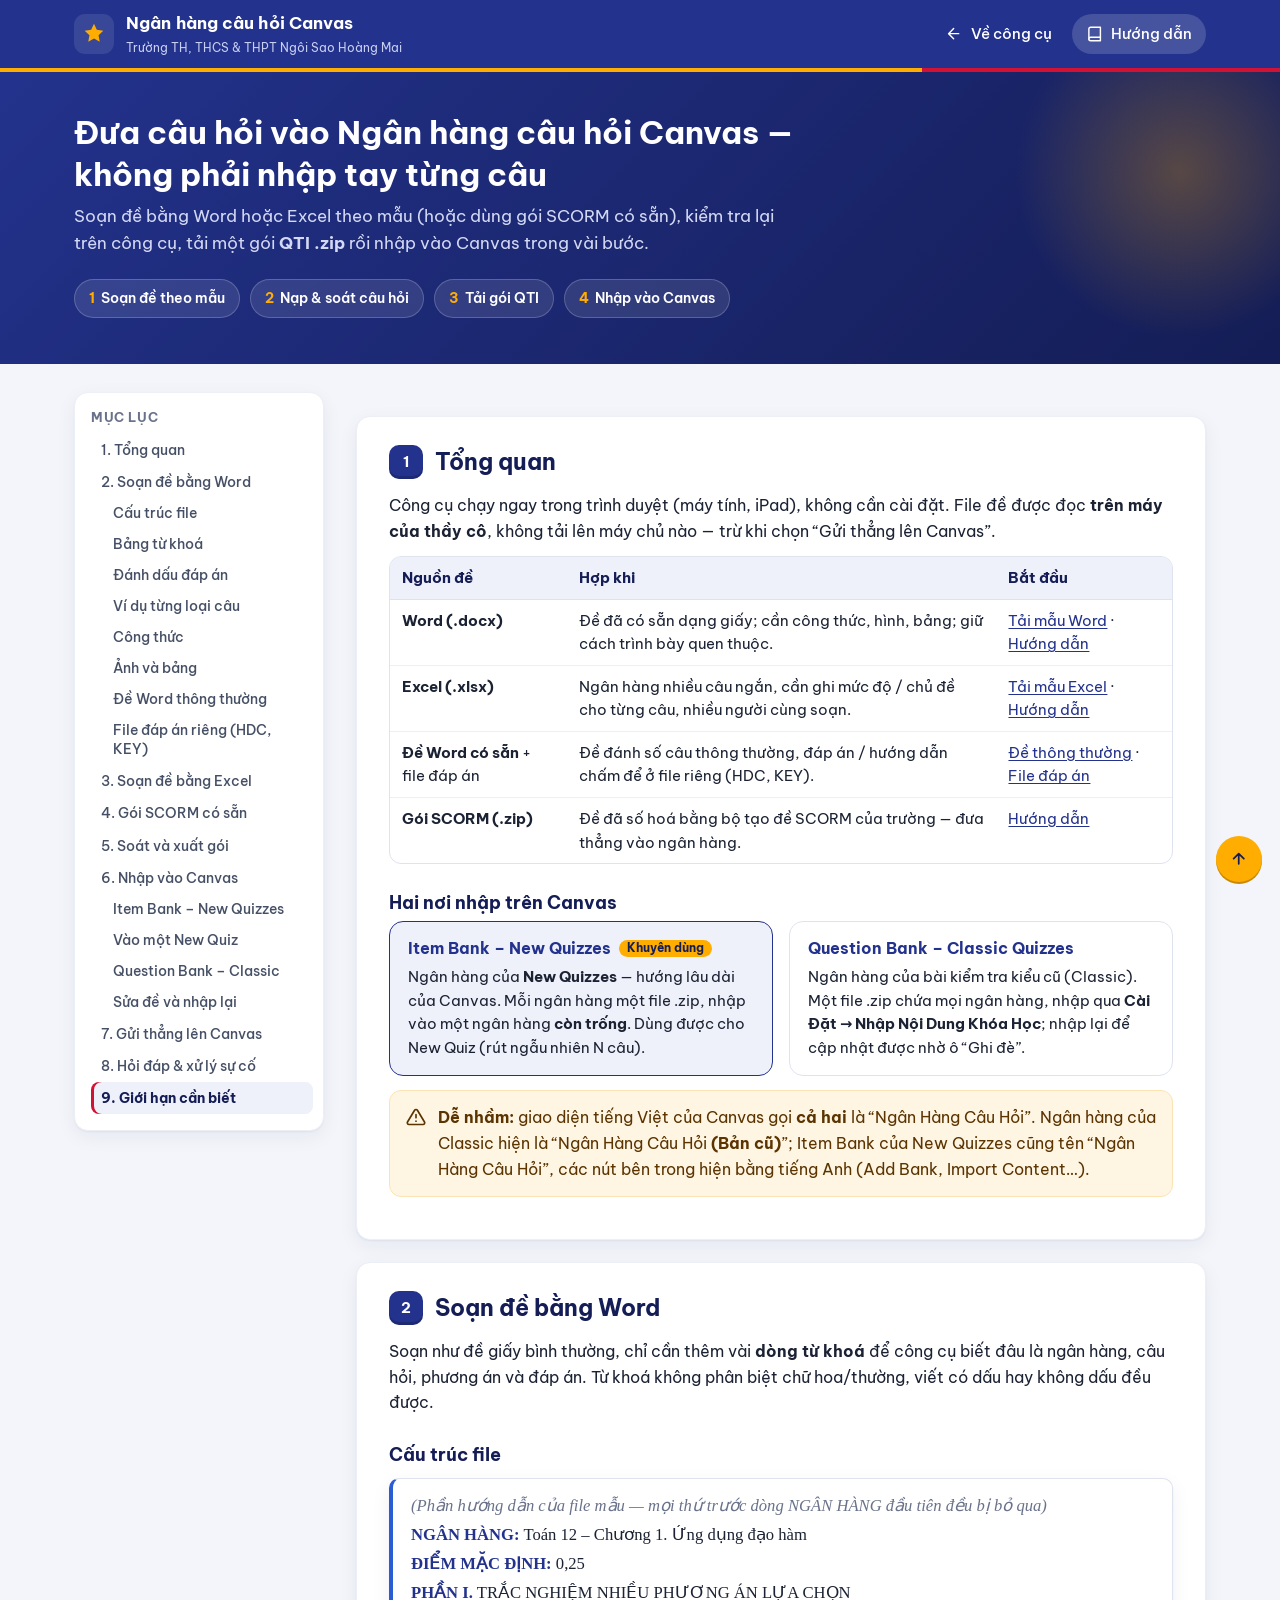
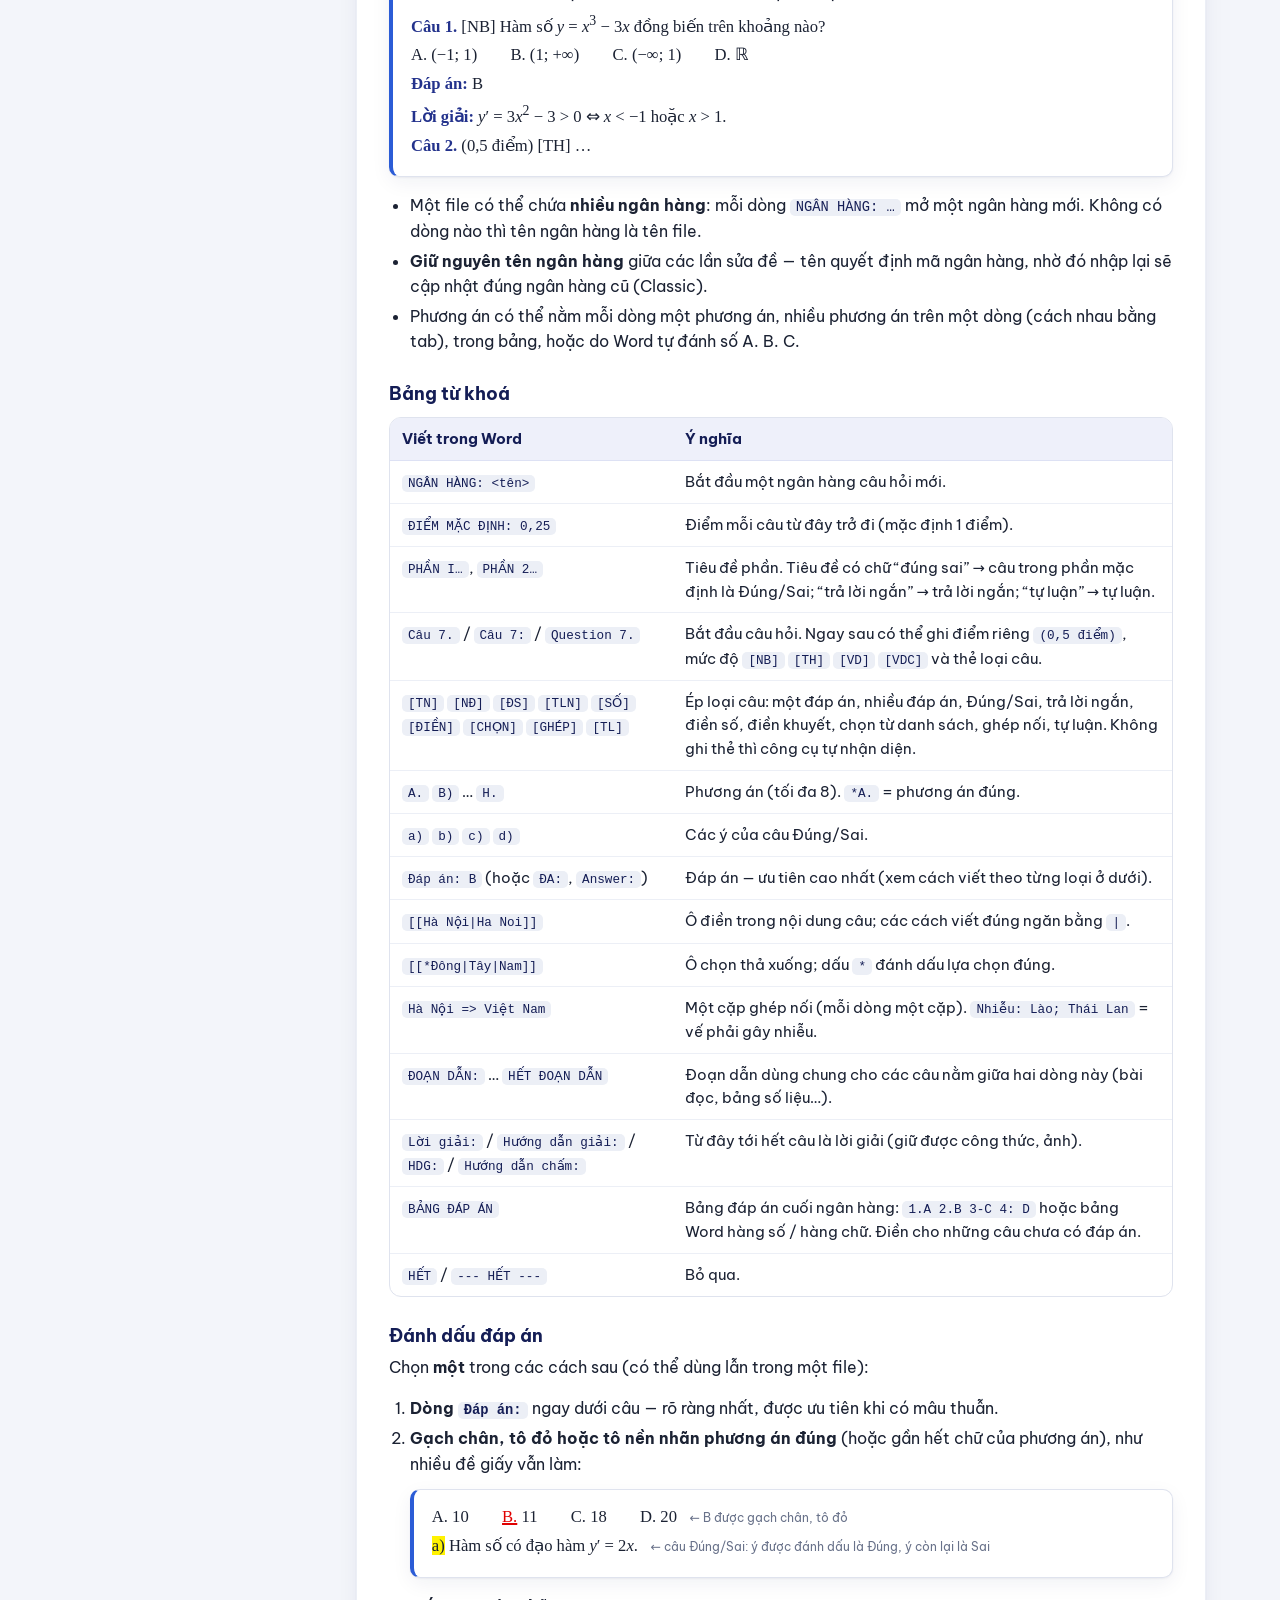
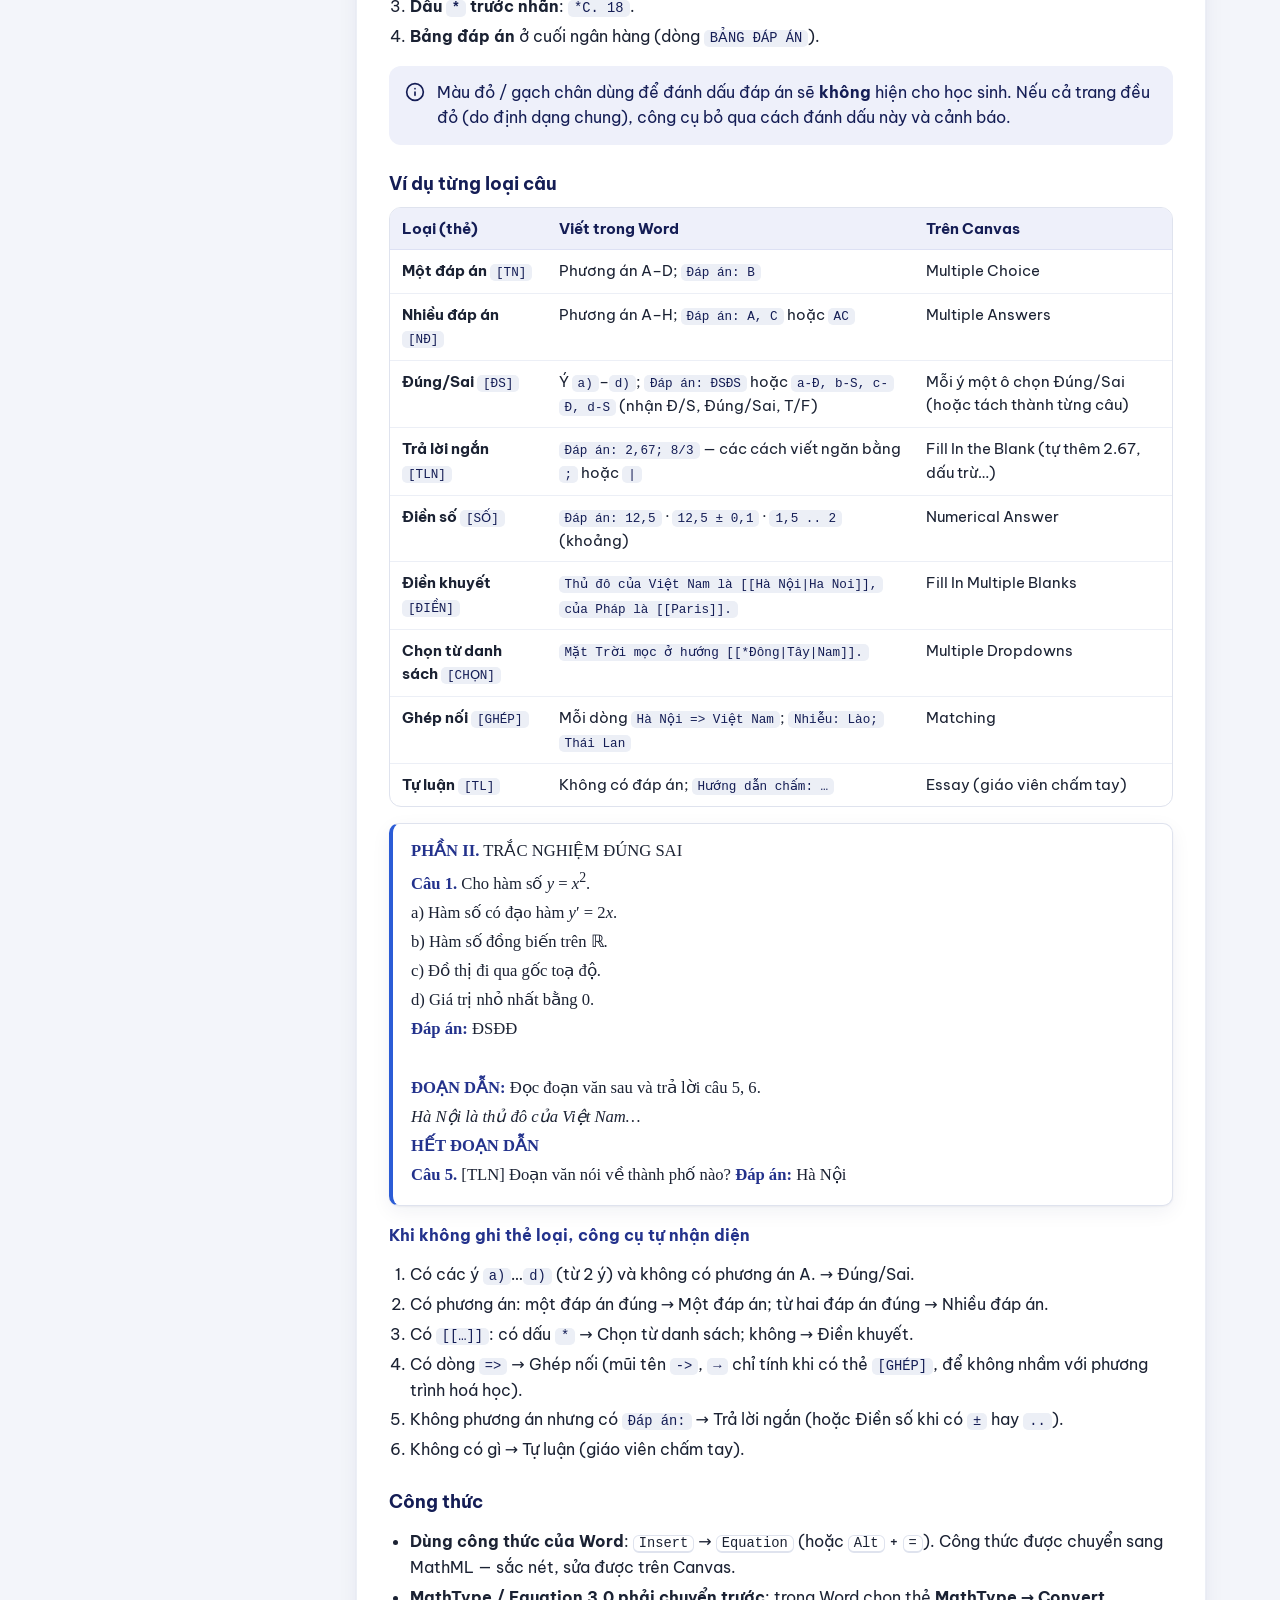
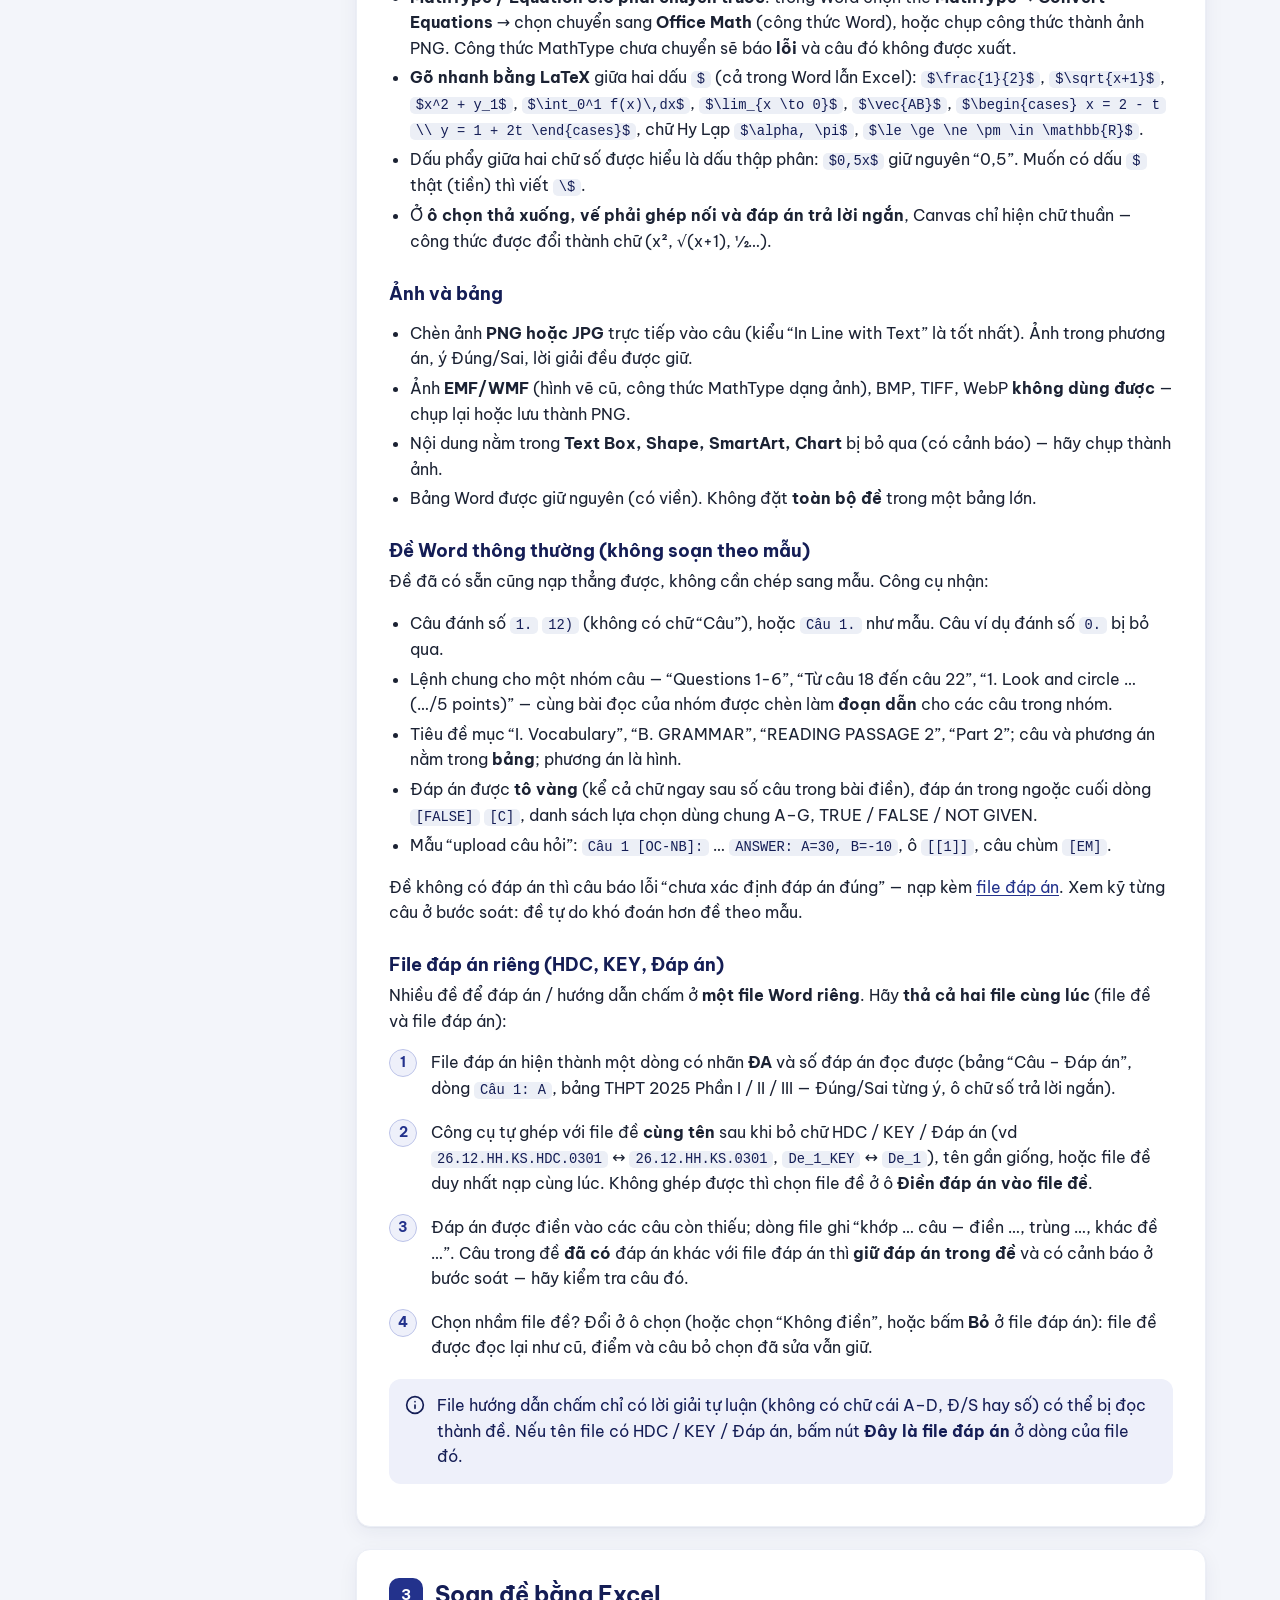
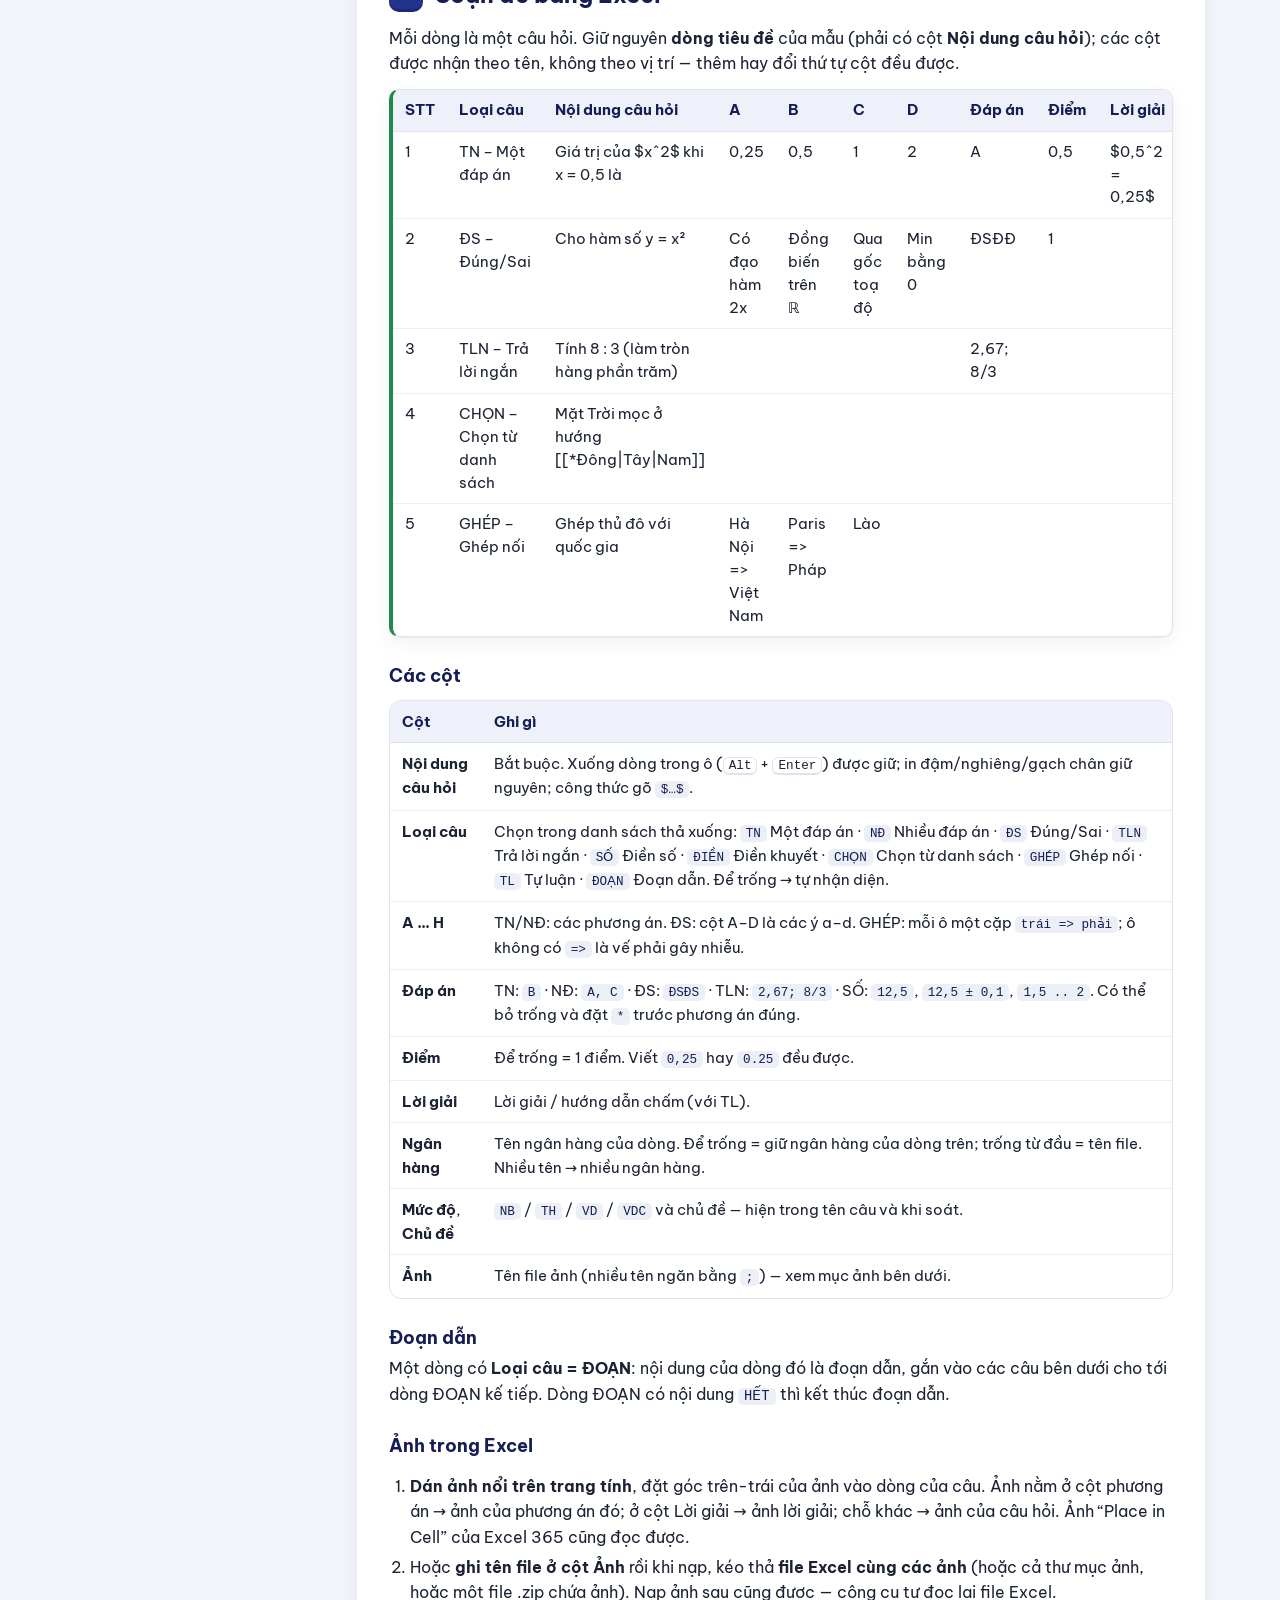
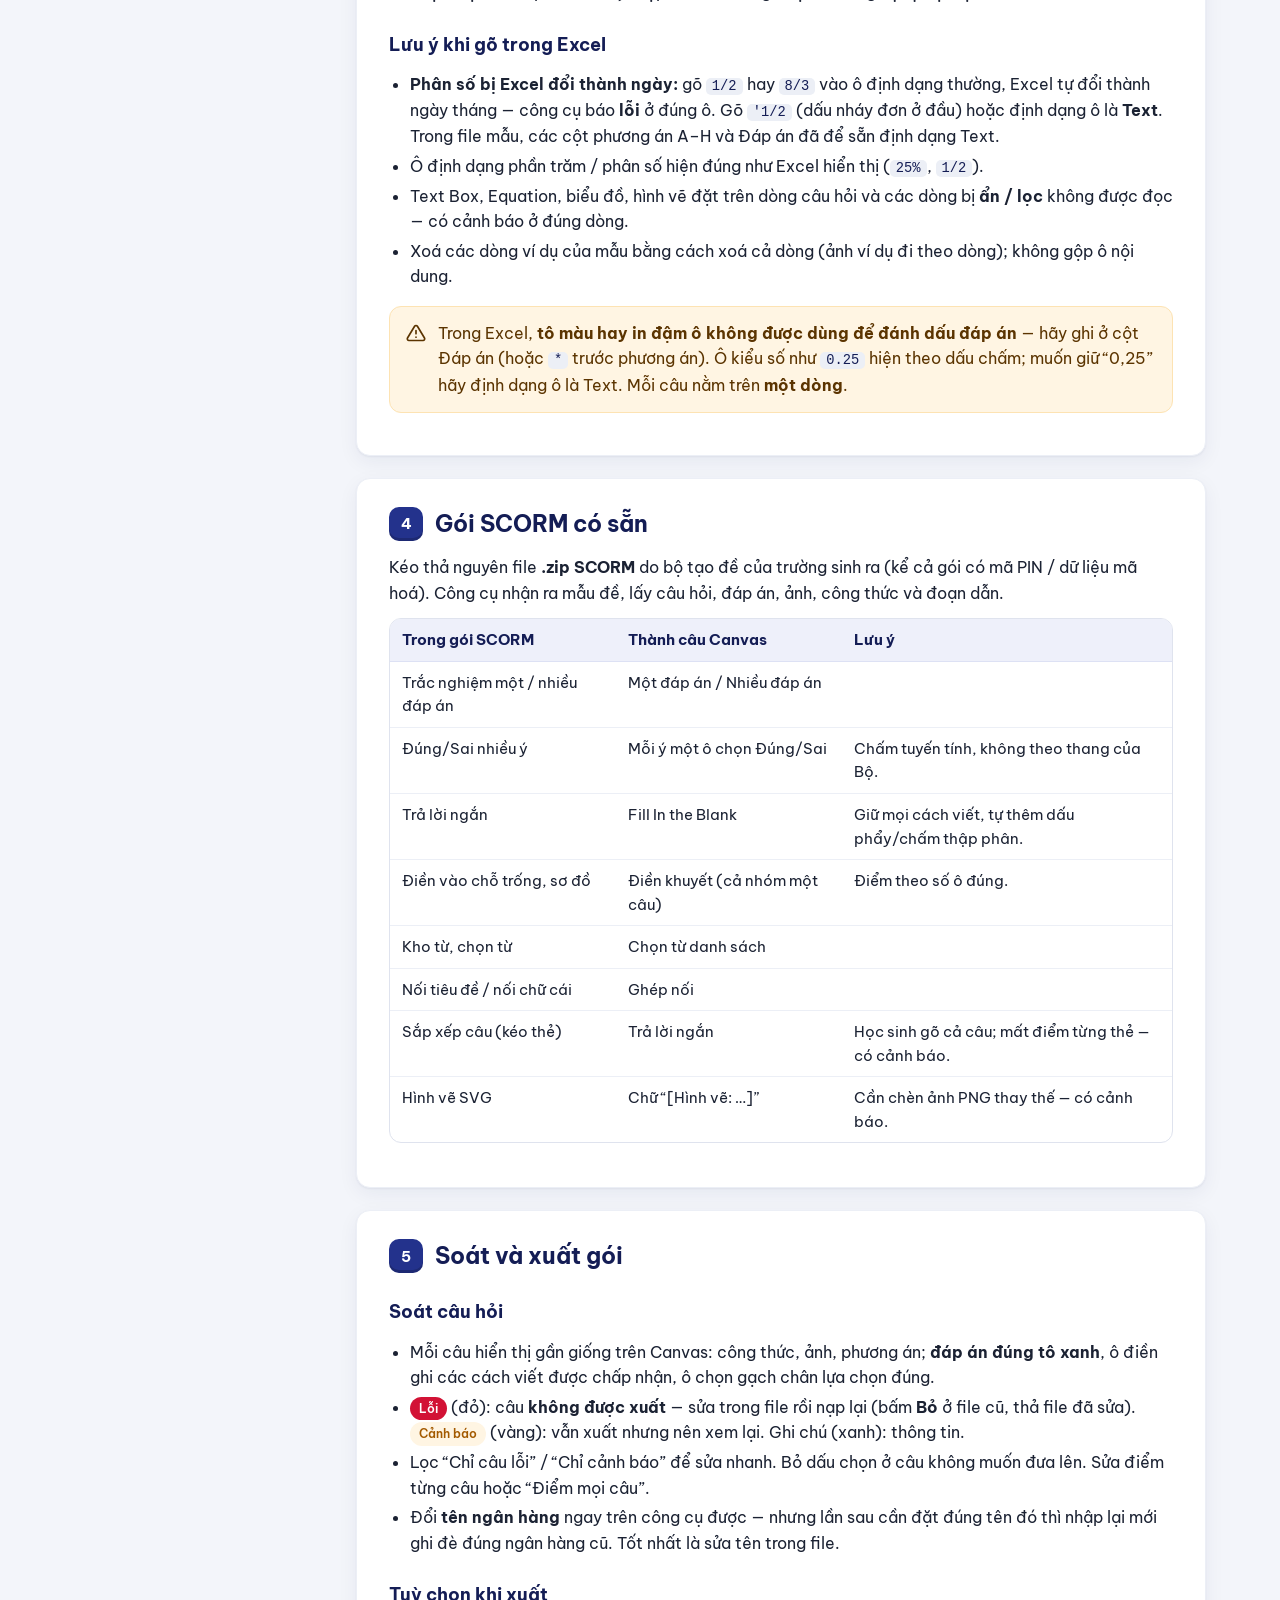
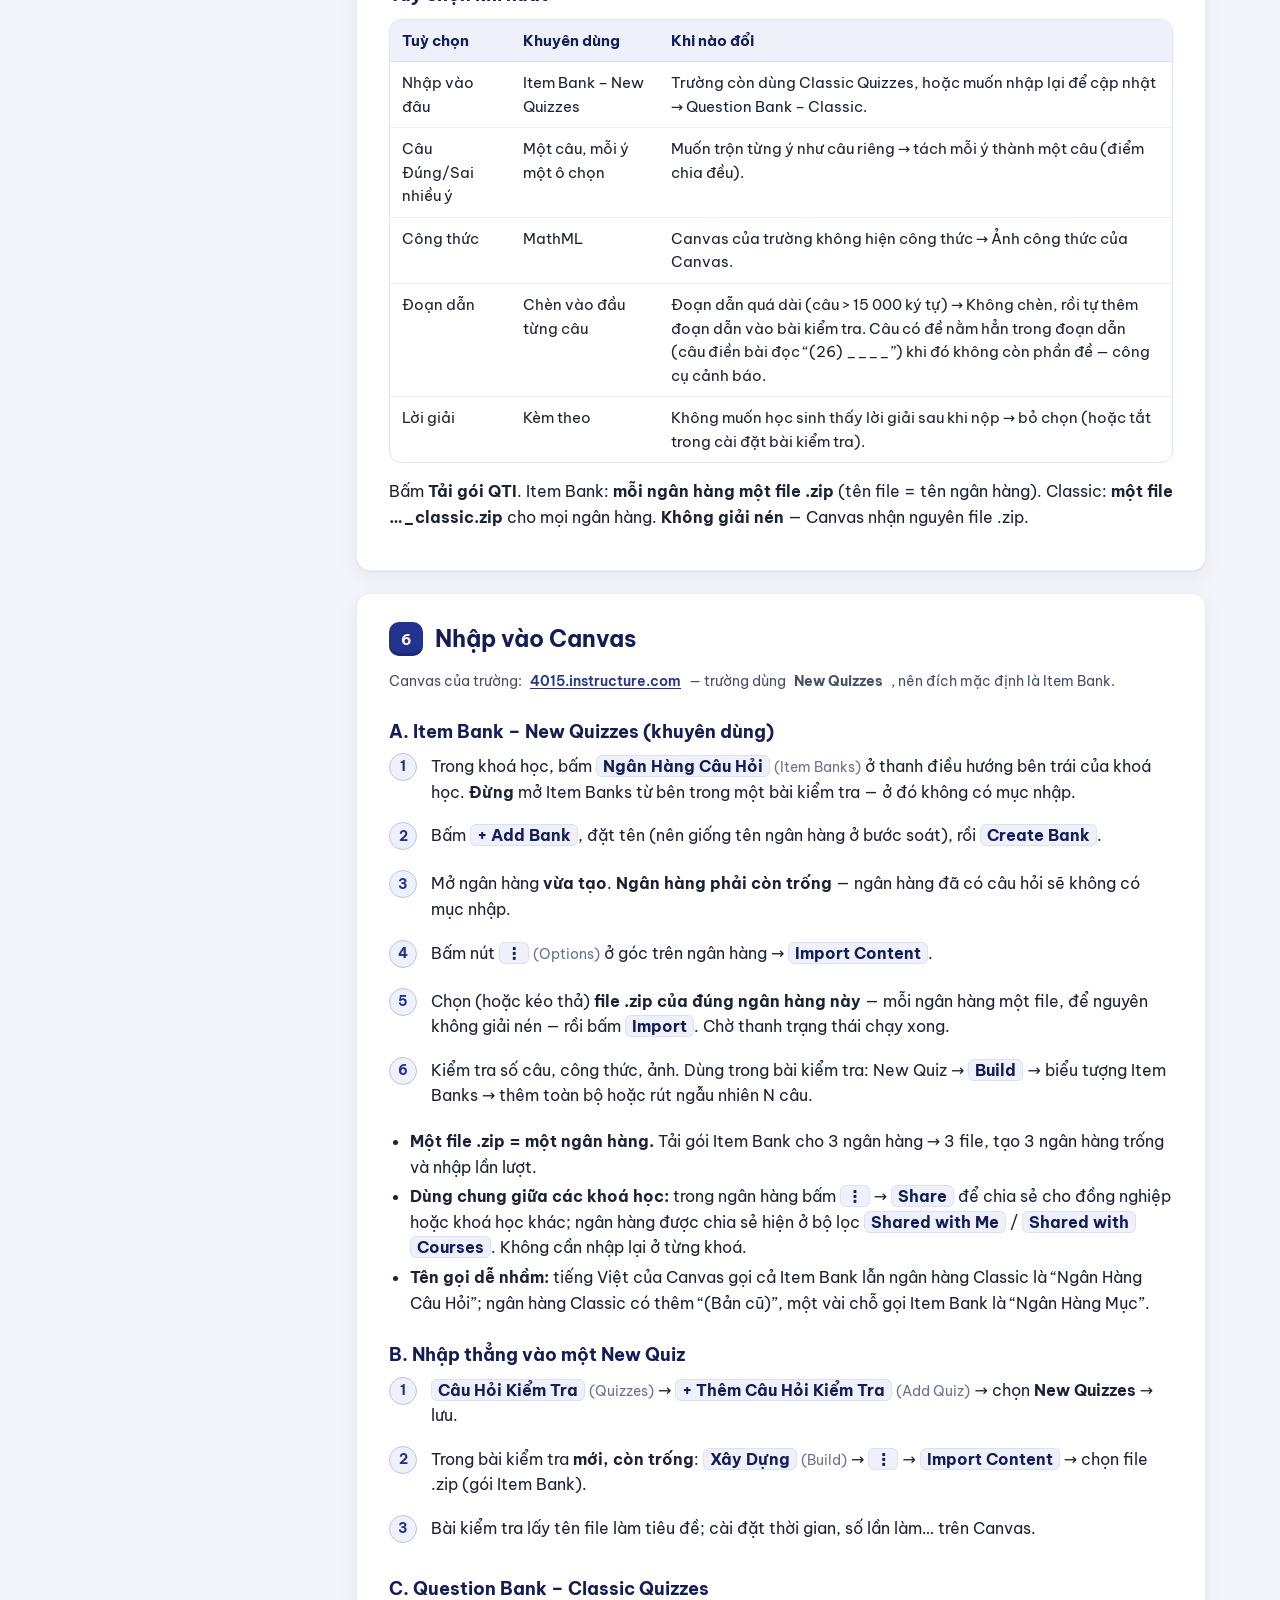
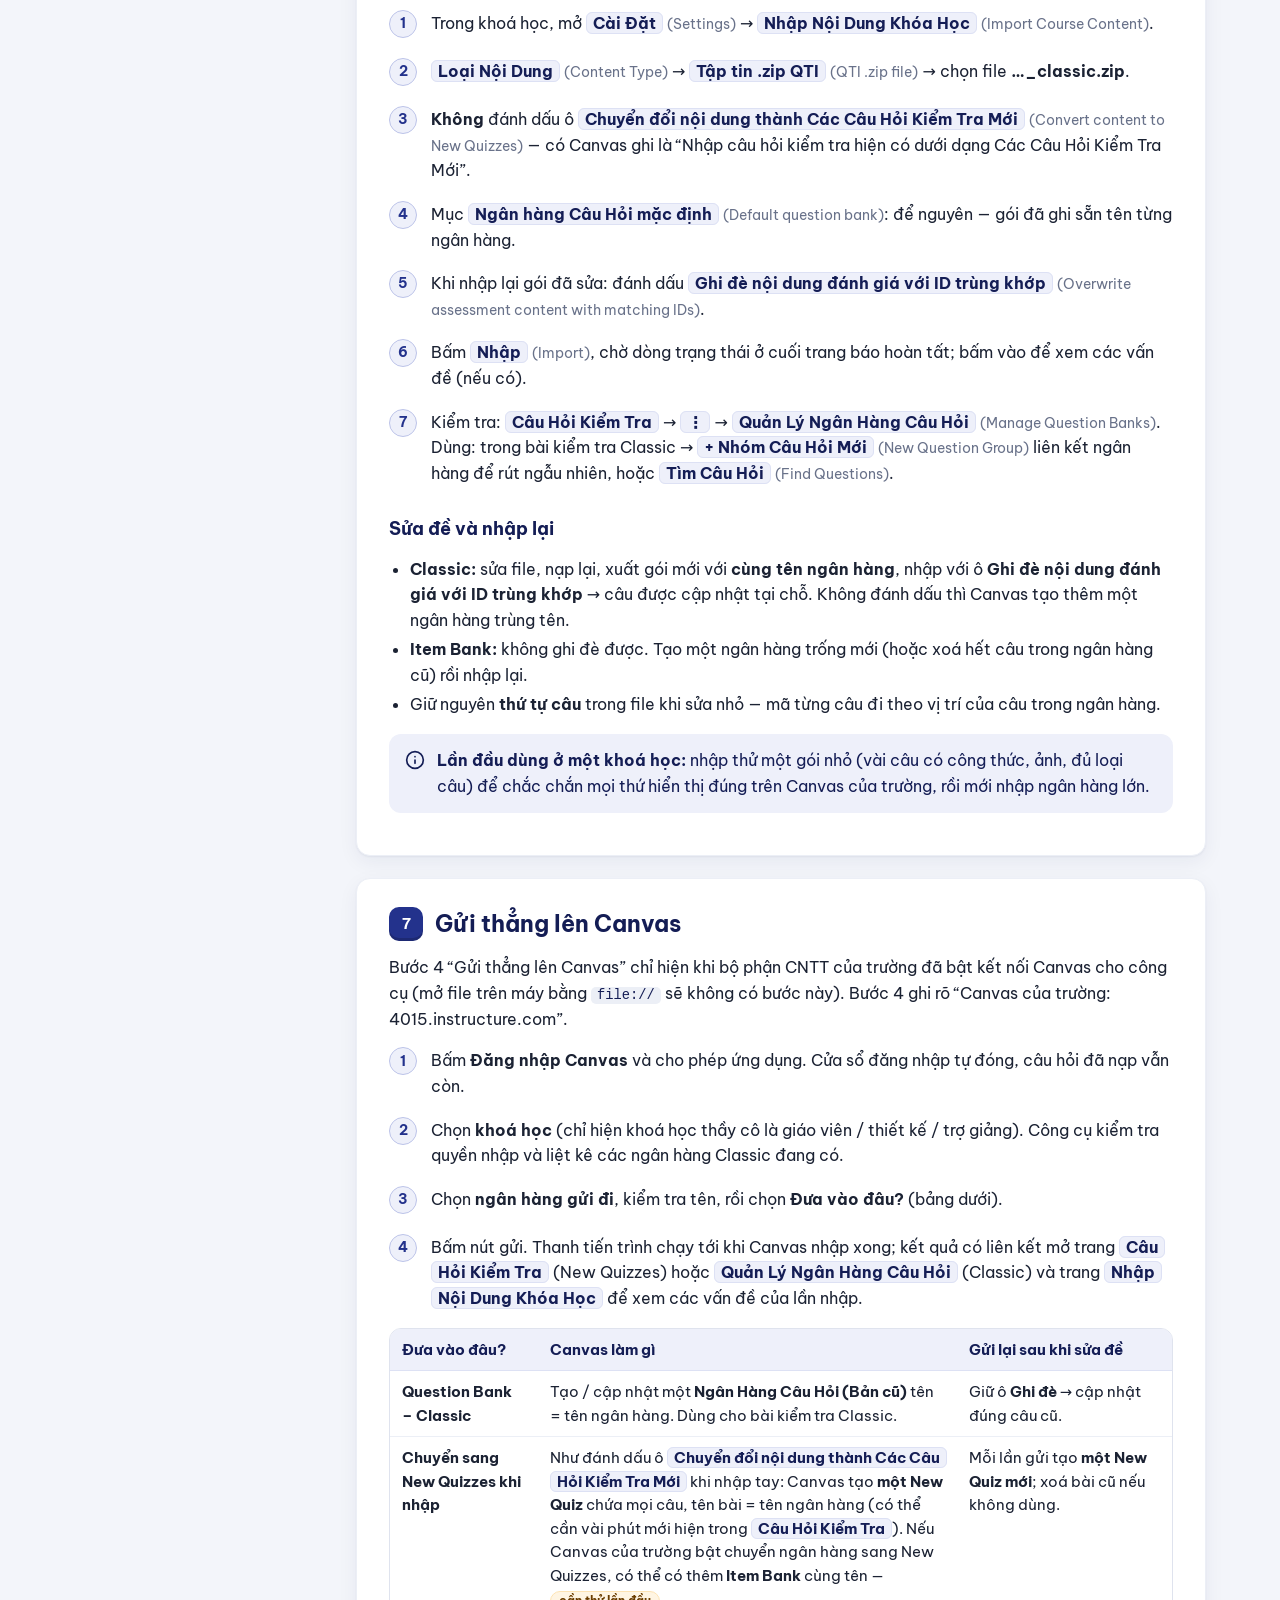
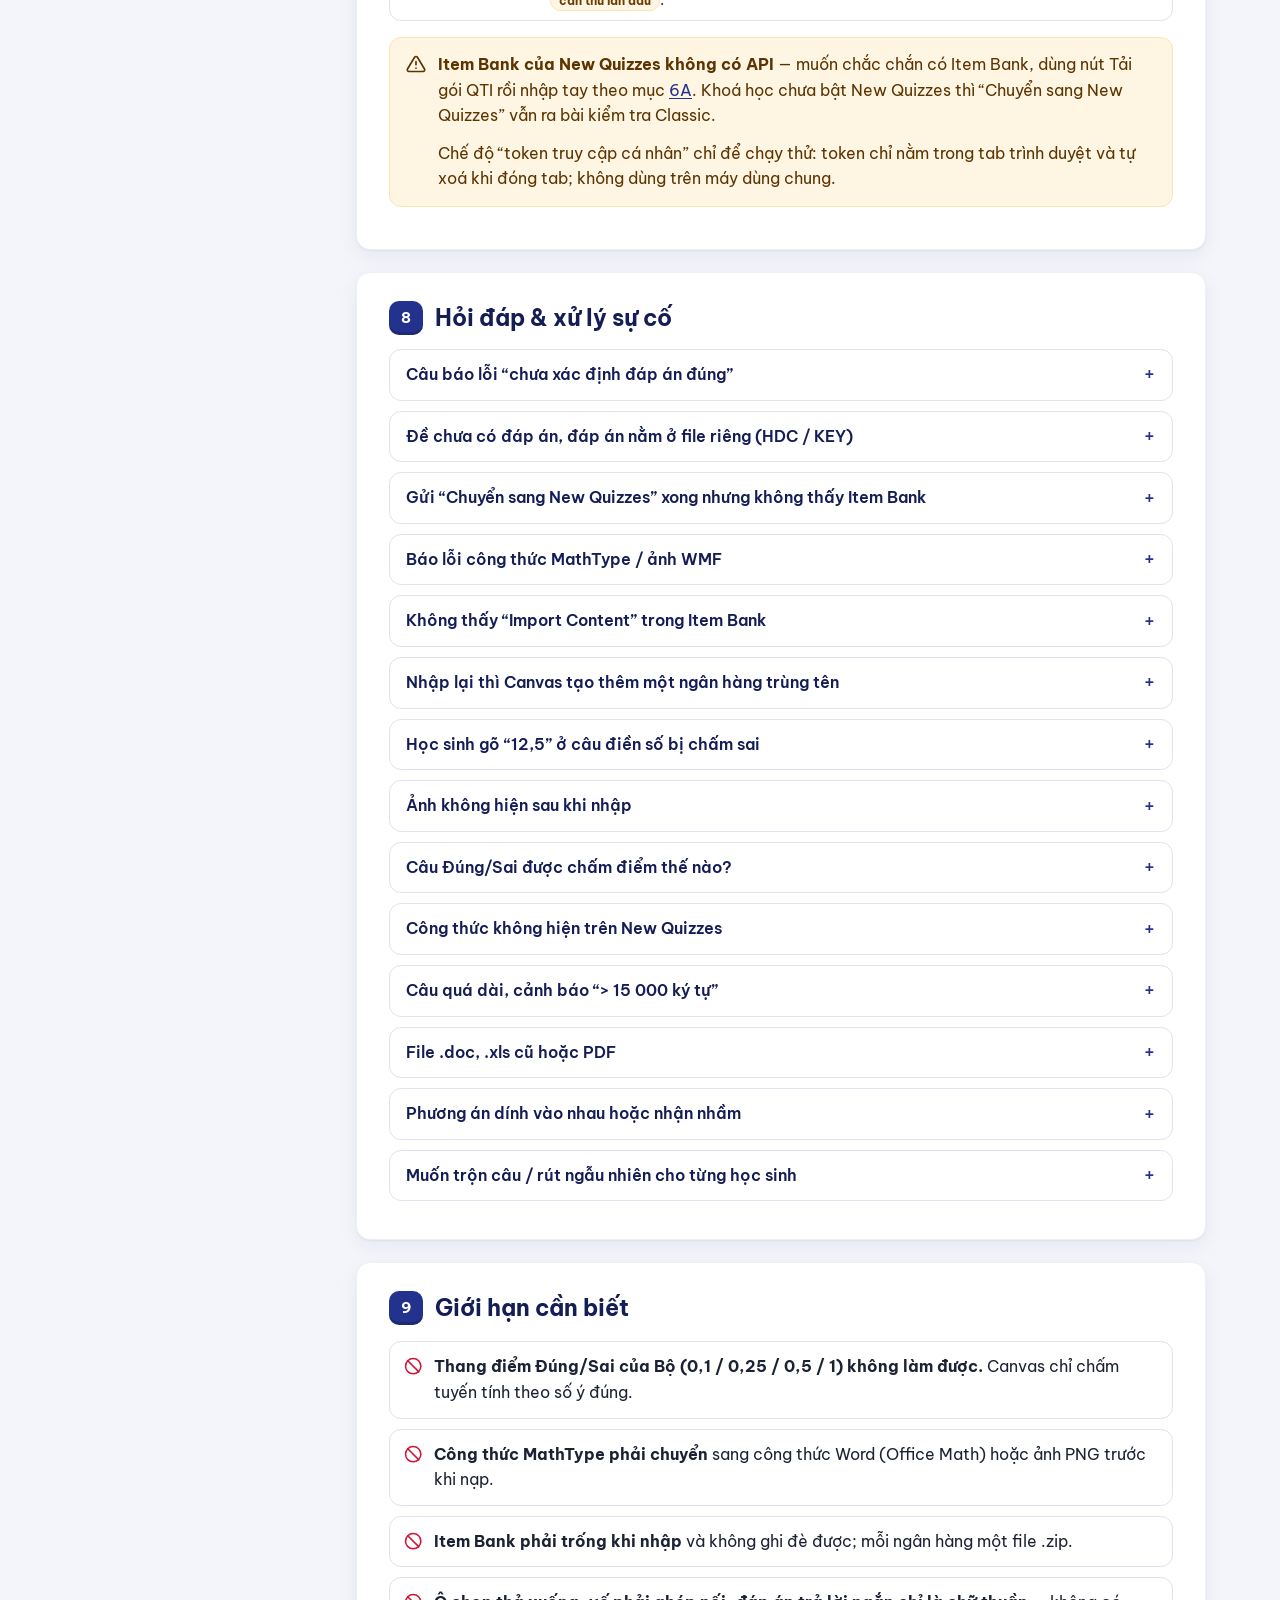
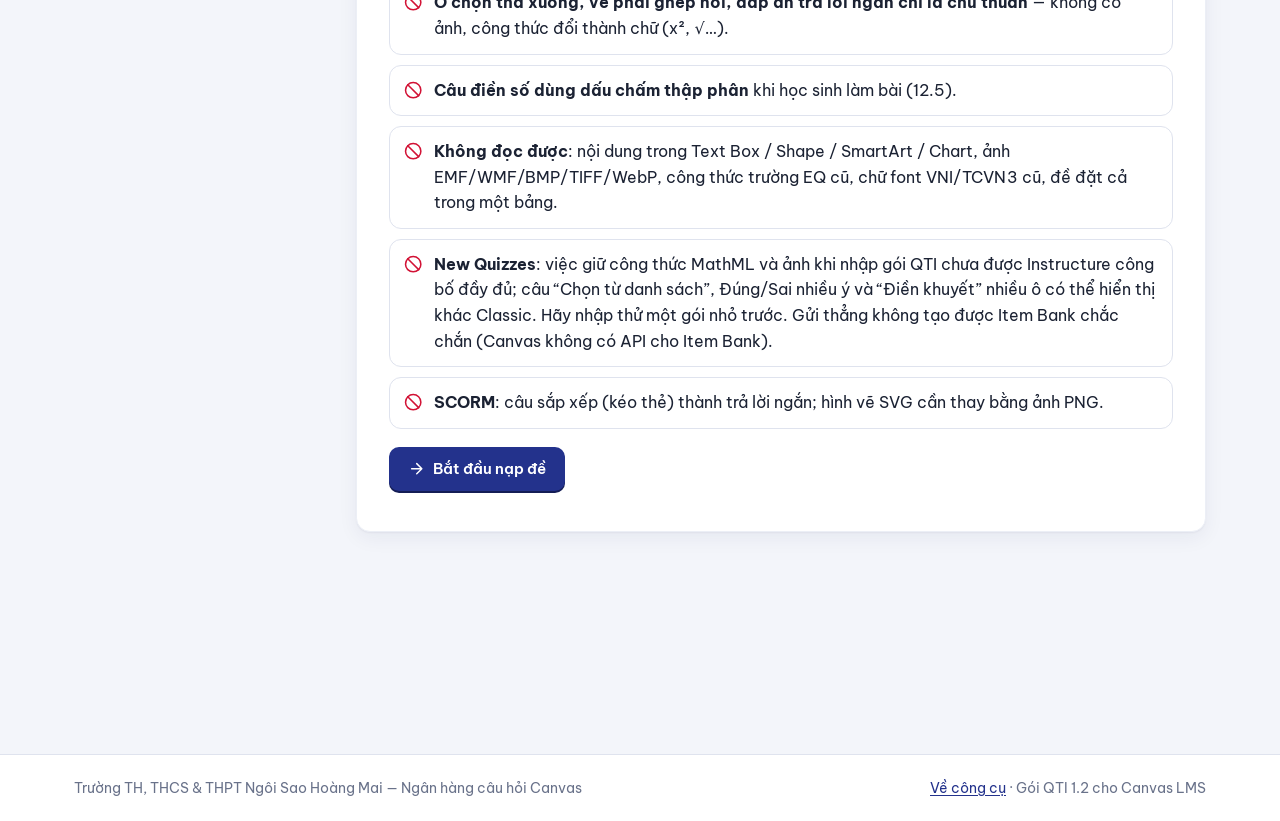
==== commit 87f3c938: "Đọc được đề Word thật + file đáp án riêng; kiểm chứng qua bộ mô phỏng import Canvas; siết bảo mật; t" ====
--- a/huong-dan.html
+++ b/huong-dan.html
@@ -54,6 +54,8 @@
           <li><a href="#word-loai">Ví dụ từng loại câu</a></li>
           <li><a href="#cong-thuc">Công thức</a></li>
           <li><a href="#anh">Ảnh và bảng</a></li>
+          <li><a href="#de-thuong">Đề Word thông thường</a></li>
+          <li><a href="#file-dap-an">File đáp án riêng (HDC, KEY)</a></li>
         </ol>
       </li>
       <li><a href="#excel">3. Soạn đề bằng Excel</a></li>
@@ -85,6 +87,7 @@
           <tbody>
             <tr><td><b>Word (.docx)</b></td><td>Đề đã có sẵn dạng giấy; cần công thức, hình, bảng; giữ cách trình bày quen thuộc.</td><td><a href="mau/Mau-ngan-hang-cau-hoi.docx" download>Tải mẫu Word</a> · <a href="#word">Hướng dẫn</a></td></tr>
             <tr><td><b>Excel (.xlsx)</b></td><td>Ngân hàng nhiều câu ngắn, cần ghi mức độ / chủ đề cho từng câu, nhiều người cùng soạn.</td><td><a href="mau/Mau-ngan-hang-cau-hoi.xlsx" download>Tải mẫu Excel</a> · <a href="#excel">Hướng dẫn</a></td></tr>
+            <tr><td><b>Đề Word có sẵn</b> + file đáp án</td><td>Đề đánh số câu thông thường, đáp án / hướng dẫn chấm để ở file riêng (HDC, KEY).</td><td><a href="#de-thuong">Đề thông thường</a> · <a href="#file-dap-an">File đáp án</a></td></tr>
             <tr><td><b>Gói SCORM (.zip)</b></td><td>Đề đã số hoá bằng bộ tạo đề SCORM của trường — đưa thẳng vào ngân hàng.</td><td><a href="#scorm">Hướng dẫn</a></td></tr>
           </tbody>
         </table>
@@ -224,6 +227,29 @@
         <li>Nội dung nằm trong <b>Text Box, Shape, SmartArt, Chart</b> bị bỏ qua (có cảnh báo) — hãy chụp thành ảnh.</li>
         <li>Bảng Word được giữ nguyên (có viền). Không đặt <b>toàn bộ đề</b> trong một bảng lớn.</li>
       </ul>
+
+      <h3 id="de-thuong">Đề Word thông thường (không soạn theo mẫu)</h3>
+      <p>Đề đã có sẵn cũng nạp thẳng được, không cần chép sang mẫu. Công cụ nhận:</p>
+      <ul>
+        <li>Câu đánh số <code>1.</code> <code>12)</code> (không có chữ “Câu”), hoặc <code>Câu 1.</code> như mẫu. Câu ví dụ đánh số <code>0.</code> bị bỏ qua.</li>
+        <li>Lệnh chung cho một nhóm câu — “Questions 1-6”, “Từ câu 18 đến câu 22”, “1. Look and circle … (…/5 points)” — cùng bài đọc của nhóm được chèn làm <b>đoạn dẫn</b> cho các câu trong nhóm.</li>
+        <li>Tiêu đề mục “I. Vocabulary”, “B. GRAMMAR”, “READING PASSAGE 2”, “Part 2”; câu và phương án nằm trong <b>bảng</b>; phương án là hình.</li>
+        <li>Đáp án được <b>tô vàng</b> (kể cả chữ ngay sau số câu trong bài điền), đáp án trong ngoặc cuối dòng <code>[FALSE]</code> <code>[C]</code>, danh sách lựa chọn dùng chung A–G, TRUE / FALSE / NOT GIVEN.</li>
+        <li>Mẫu “upload câu hỏi”: <code>Câu 1 [OC-NB]:</code> … <code>ANSWER: A=30, B=-10</code>, ô <code>[[1]]</code>, câu chùm <code>[EM]</code>.</li>
+      </ul>
+      <p>Đề không có đáp án thì câu báo lỗi “chưa xác định đáp án đúng” — nạp kèm <a href="#file-dap-an">file đáp án</a>. Xem kỹ từng câu ở bước soát: đề tự do khó đoán hơn đề theo mẫu.</p>
+
+      <h3 id="file-dap-an">File đáp án riêng (HDC, KEY, Đáp án)</h3>
+      <p>Nhiều đề để đáp án / hướng dẫn chấm ở <b>một file Word riêng</b>. Hãy <b>thả cả hai file cùng lúc</b> (file đề và file đáp án):</p>
+      <ol class="steps-list">
+        <li>File đáp án hiện thành một dòng có nhãn <b>ĐA</b> và số đáp án đọc được (bảng “Câu – Đáp án”, dòng <code>Câu 1: A</code>, bảng THPT 2025 Phần I / II / III — Đúng/Sai từng ý, ô chữ số trả lời ngắn).</li>
+        <li>Công cụ tự ghép với file đề <b>cùng tên</b> sau khi bỏ chữ HDC / KEY / Đáp án (vd <code>26.12.HH.KS.HDC.0301</code> ↔ <code>26.12.HH.KS.0301</code>, <code>De_1_KEY</code> ↔ <code>De_1</code>), tên gần giống, hoặc file đề duy nhất nạp cùng lúc. Không ghép được thì chọn file đề ở ô <b>Điền đáp án vào file đề</b>.</li>
+        <li>Đáp án được điền vào các câu còn thiếu; dòng file ghi “khớp … câu — điền …, trùng …, khác đề …”. Câu trong đề <b>đã có</b> đáp án khác với file đáp án thì <b>giữ đáp án trong đề</b> và có cảnh báo ở bước soát — hãy kiểm tra câu đó.</li>
+        <li>Chọn nhầm file đề? Đổi ở ô chọn (hoặc chọn “Không điền”, hoặc bấm <b>Bỏ</b> ở file đáp án): file đề được đọc lại như cũ, điểm và câu bỏ chọn đã sửa vẫn giữ.</li>
+      </ol>
+      <div class="callout c-info"><span class="icon" aria-hidden="true"><svg viewBox="0 0 24 24" fill="none" stroke="currentColor" stroke-width="2" stroke-linecap="round" stroke-linejoin="round"><circle cx="12" cy="12" r="10"/><path d="M12 16v-4M12 8h.01"/></svg></span>
+        <div><p>File hướng dẫn chấm chỉ có lời giải tự luận (không có chữ cái A–D, Đ/S hay số) có thể bị đọc thành đề. Nếu tên file có HDC / KEY / Đáp án, bấm nút <b>Đây là file đáp án</b> ở dòng của file đó.</p></div>
+      </div>
     </section>
 
     <!-- ===================== 3. EXCEL ===================== -->
@@ -266,6 +292,13 @@
         <li><b>Dán ảnh nổi trên trang tính</b>, đặt góc trên-trái của ảnh vào dòng của câu. Ảnh nằm ở cột phương án → ảnh của phương án đó; ở cột Lời giải → ảnh lời giải; chỗ khác → ảnh của câu hỏi. Ảnh “Place in Cell” của Excel 365 cũng đọc được.</li>
         <li>Hoặc <b>ghi tên file ở cột Ảnh</b> rồi khi nạp, kéo thả <b>file Excel cùng các ảnh</b> (hoặc cả thư mục ảnh, hoặc một file .zip chứa ảnh). Nạp ảnh sau cũng được — công cụ tự đọc lại file Excel.</li>
       </ol>
+      <h3>Lưu ý khi gõ trong Excel</h3>
+      <ul>
+        <li><b>Phân số bị Excel đổi thành ngày:</b> gõ <code>1/2</code> hay <code>8/3</code> vào ô định dạng thường, Excel tự đổi thành ngày tháng — công cụ báo <b>lỗi</b> ở đúng ô. Gõ <code>'1/2</code> (dấu nháy đơn ở đầu) hoặc định dạng ô là <b>Text</b>. Trong file mẫu, các cột phương án A–H và Đáp án đã để sẵn định dạng Text.</li>
+        <li>Ô định dạng phần trăm / phân số hiện đúng như Excel hiển thị (<code>25%</code>, <code>1/2</code>).</li>
+        <li>Text Box, Equation, biểu đồ, hình vẽ đặt trên dòng câu hỏi và các dòng bị <b>ẩn / lọc</b> không được đọc — có cảnh báo ở đúng dòng.</li>
+        <li>Xoá các dòng ví dụ của mẫu bằng cách xoá cả dòng (ảnh ví dụ đi theo dòng); không gộp ô nội dung.</li>
+      </ul>
       <div class="callout c-warn"><span class="icon" aria-hidden="true"><svg viewBox="0 0 24 24" fill="none" stroke="currentColor" stroke-width="2" stroke-linecap="round" stroke-linejoin="round"><path d="M10.3 3.9L1.8 18a2 2 0 0 0 1.7 3h17a2 2 0 0 0 1.7-3L13.7 3.9a2 2 0 0 0-3.4 0z"/><path d="M12 9v4M12 17h.01"/></svg></span>
         <div><p>Trong Excel, <b>tô màu hay in đậm ô không được dùng để đánh dấu đáp án</b> — hãy ghi ở cột Đáp án (hoặc <code>*</code> trước phương án). Ô kiểu số như <code>0.25</code> hiện theo dấu chấm; muốn giữ “0,25” hãy định dạng ô là Text. Mỗi câu nằm trên <b>một dòng</b>.</p></div>
       </div>
@@ -310,7 +343,7 @@
             <tr><td>Nhập vào đâu</td><td>Item Bank – New Quizzes</td><td>Trường còn dùng Classic Quizzes, hoặc muốn nhập lại để cập nhật → Question Bank – Classic.</td></tr>
             <tr><td>Câu Đúng/Sai nhiều ý</td><td>Một câu, mỗi ý một ô chọn</td><td>Muốn trộn từng ý như câu riêng → tách mỗi ý thành một câu (điểm chia đều).</td></tr>
             <tr><td>Công thức</td><td>MathML</td><td>Canvas của trường không hiện công thức → Ảnh công thức của Canvas.</td></tr>
-            <tr><td>Đoạn dẫn</td><td>Chèn vào đầu từng câu</td><td>Đoạn dẫn quá dài (câu &gt; 15 000 ký tự) → Không chèn, rồi tự thêm đoạn dẫn vào bài kiểm tra.</td></tr>
+            <tr><td>Đoạn dẫn</td><td>Chèn vào đầu từng câu</td><td>Đoạn dẫn quá dài (câu &gt; 15 000 ký tự) → Không chèn, rồi tự thêm đoạn dẫn vào bài kiểm tra. Câu có đề nằm hẳn trong đoạn dẫn (câu điền bài đọc “(26) ____”) khi đó không còn phần đề — công cụ cảnh báo.</td></tr>
             <tr><td>Lời giải</td><td>Kèm theo</td><td>Không muốn học sinh thấy lời giải sau khi nộp → bỏ chọn (hoặc tắt trong cài đặt bài kiểm tra).</td></tr>
           </tbody>
         </table>
@@ -322,15 +355,22 @@
     <section id="nhap-canvas" aria-labelledby="h-nhap-canvas">
       <h2 id="h-nhap-canvas"><span class="step-no" aria-hidden="true">6</span>Nhập vào Canvas</h2>
 
+      <p class="cv-host">Canvas của trường: <a href="https://4015.instructure.com" target="_blank" rel="noopener noreferrer">4015.instructure.com</a> — trường dùng <b>New Quizzes</b>, nên đích mặc định là Item Bank.</p>
+
       <h3 id="nhap-item-bank">A. Item Bank – New Quizzes (khuyên dùng)</h3>
       <ol class="steps-list">
-        <li>Trong khoá học, mở <span class="ui">Ngân Hàng Câu Hỏi</span> <span class="en">(Item Banks)</span> ở thanh điều hướng bên trái. <b>Đừng</b> mở Item Banks từ bên trong một bài kiểm tra — ở đó không có nút nhập.</li>
-        <li>Bấm <span class="ui">+ Add Bank</span>, đặt tên (nên giống tên ngân hàng trong file), đánh dấu <span class="ui">Share</span> nếu muốn chia sẻ cho khoá học khác, rồi <span class="ui">Create Bank</span>.</li>
-        <li>Mở ngân hàng vừa tạo. <b>Ngân hàng phải còn trống</b> — ngân hàng đã có câu hỏi sẽ không có mục nhập.</li>
-        <li>Bấm nút <span class="ui">⋮</span> <span class="en">(Options)</span> → <span class="ui">Import Content</span>.</li>
-        <li>Kéo thả <b>file .zip của đúng ngân hàng này</b> (mỗi ngân hàng một file) → <span class="ui">Import</span>. Chờ thanh trạng thái chạy xong.</li>
+        <li>Trong khoá học, bấm <span class="ui">Ngân Hàng Câu Hỏi</span> <span class="en">(Item Banks)</span> ở thanh điều hướng bên trái của khoá học. <b>Đừng</b> mở Item Banks từ bên trong một bài kiểm tra — ở đó không có mục nhập.</li>
+        <li>Bấm <span class="ui">+ Add Bank</span>, đặt tên (nên giống tên ngân hàng ở bước soát), rồi <span class="ui">Create Bank</span>.</li>
+        <li>Mở ngân hàng <b>vừa tạo</b>. <b>Ngân hàng phải còn trống</b> — ngân hàng đã có câu hỏi sẽ không có mục nhập.</li>
+        <li>Bấm nút <span class="ui">⋮</span> <span class="en">(Options)</span> ở góc trên ngân hàng → <span class="ui">Import Content</span>.</li>
+        <li>Chọn (hoặc kéo thả) <b>file .zip của đúng ngân hàng này</b> — mỗi ngân hàng một file, để nguyên không giải nén — rồi bấm <span class="ui">Import</span>. Chờ thanh trạng thái chạy xong.</li>
         <li>Kiểm tra số câu, công thức, ảnh. Dùng trong bài kiểm tra: New Quiz → <span class="ui">Build</span> → biểu tượng Item Banks → thêm toàn bộ hoặc rút ngẫu nhiên N câu.</li>
       </ol>
+      <ul>
+        <li><b>Một file .zip = một ngân hàng.</b> Tải gói Item Bank cho 3 ngân hàng → 3 file, tạo 3 ngân hàng trống và nhập lần lượt.</li>
+        <li><b>Dùng chung giữa các khoá học:</b> trong ngân hàng bấm <span class="ui">⋮</span> → <span class="ui">Share</span> để chia sẻ cho đồng nghiệp hoặc khoá học khác; ngân hàng được chia sẻ hiện ở bộ lọc <span class="ui">Shared with Me</span> / <span class="ui">Shared with Courses</span>. Không cần nhập lại ở từng khoá.</li>
+        <li><b>Tên gọi dễ nhầm:</b> tiếng Việt của Canvas gọi cả Item Bank lẫn ngân hàng Classic là “Ngân Hàng Câu Hỏi”; ngân hàng Classic có thêm “(Bản cũ)”, một vài chỗ gọi Item Bank là “Ngân Hàng Mục”.</li>
+      </ul>
 
       <h3 id="nhap-new-quiz">B. Nhập thẳng vào một New Quiz</h3>
       <ol class="steps-list">
@@ -364,14 +404,24 @@
     <!-- ===================== 7. GỬI THẲNG ===================== -->
     <section id="gui-thang" aria-labelledby="h-gui-thang">
       <h2 id="h-gui-thang"><span class="step-no" aria-hidden="true">7</span>Gửi thẳng lên Canvas</h2>
-      <p>Bước 4 “Gửi thẳng lên Canvas” chỉ hiện khi bộ phận CNTT của trường đã bật kết nối Canvas cho công cụ (mở file trên máy bằng <code>file://</code> sẽ không có bước này).</p>
+      <p>Bước 4 “Gửi thẳng lên Canvas” chỉ hiện khi bộ phận CNTT của trường đã bật kết nối Canvas cho công cụ (mở file trên máy bằng <code>file://</code> sẽ không có bước này). Bước 4 ghi rõ “Canvas của trường: 4015.instructure.com”.</p>
       <ol class="steps-list">
         <li>Bấm <b>Đăng nhập Canvas</b> và cho phép ứng dụng. Cửa sổ đăng nhập tự đóng, câu hỏi đã nạp vẫn còn.</li>
-        <li>Chọn <b>khoá học</b> (chỉ hiện khoá học thầy cô là giáo viên / thiết kế / trợ giảng). Công cụ kiểm tra quyền nhập và liệt kê các ngân hàng đang có.</li>
-        <li>Chọn <b>ngân hàng gửi đi</b>, kiểm tra tên, giữ ô <b>Ghi đè</b> nếu đã gửi trước đó, rồi bấm <b>Gửi lên Canvas</b>. Thanh tiến trình chạy tới khi Canvas nhập xong và hiện các vấn đề (nếu có).</li>
-      </ol>
+        <li>Chọn <b>khoá học</b> (chỉ hiện khoá học thầy cô là giáo viên / thiết kế / trợ giảng). Công cụ kiểm tra quyền nhập và liệt kê các ngân hàng Classic đang có.</li>
+        <li>Chọn <b>ngân hàng gửi đi</b>, kiểm tra tên, rồi chọn <b>Đưa vào đâu?</b> (bảng dưới).</li>
+        <li>Bấm nút gửi. Thanh tiến trình chạy tới khi Canvas nhập xong; kết quả có liên kết mở trang <span class="ui">Câu Hỏi Kiểm Tra</span> (New Quizzes) hoặc <span class="ui">Quản Lý Ngân Hàng Câu Hỏi</span> (Classic) và trang <span class="ui">Nhập Nội Dung Khóa Học</span> để xem các vấn đề của lần nhập.</li>
+      </ol>
+      <div class="tbl-scroll">
+        <table class="tbl">
+          <thead><tr><th scope="col">Đưa vào đâu?</th><th scope="col">Canvas làm gì</th><th scope="col">Gửi lại sau khi sửa đề</th></tr></thead>
+          <tbody>
+            <tr><td><b>Question Bank – Classic</b></td><td>Tạo / cập nhật một <b>Ngân Hàng Câu Hỏi (Bản cũ)</b> tên = tên ngân hàng. Dùng cho bài kiểm tra Classic.</td><td>Giữ ô <b>Ghi đè</b> → cập nhật đúng câu cũ.</td></tr>
+            <tr><td><b>Chuyển sang New Quizzes khi nhập</b></td><td>Như đánh dấu ô <span class="ui">Chuyển đổi nội dung thành Các Câu Hỏi Kiểm Tra Mới</span> khi nhập tay: Canvas tạo <b>một New Quiz</b> chứa mọi câu, tên bài = tên ngân hàng (có thể cần vài phút mới hiện trong <span class="ui">Câu Hỏi Kiểm Tra</span>). Nếu Canvas của trường bật chuyển ngân hàng sang New Quizzes, có thể có thêm <b>Item Bank</b> cùng tên — <span class="tag-thu">cần thử lần đầu</span>.</td><td>Mỗi lần gửi tạo <b>một New Quiz mới</b>; xoá bài cũ nếu không dùng.</td></tr>
+          </tbody>
+        </table>
+      </div>
       <div class="callout c-warn"><span class="icon" aria-hidden="true"><svg viewBox="0 0 24 24" fill="none" stroke="currentColor" stroke-width="2" stroke-linecap="round" stroke-linejoin="round"><path d="M10.3 3.9L1.8 18a2 2 0 0 0 1.7 3h17a2 2 0 0 0 1.7-3L13.7 3.9a2 2 0 0 0-3.4 0z"/><path d="M12 9v4M12 17h.01"/></svg></span>
-        <div><p>Gửi thẳng chỉ đưa được vào <b>Question Bank (Classic)</b>. <b>Item Bank của New Quizzes không có API</b> — với Item Bank, dùng nút Tải gói QTI rồi nhập tay theo mục <a href="#nhap-item-bank">6A</a>.</p>
+        <div><p><b>Item Bank của New Quizzes không có API</b> — muốn chắc chắn có Item Bank, dùng nút Tải gói QTI rồi nhập tay theo mục <a href="#nhap-item-bank">6A</a>. Khoá học chưa bật New Quizzes thì “Chuyển sang New Quizzes” vẫn ra bài kiểm tra Classic.</p>
         <p>Chế độ “token truy cập cá nhân” chỉ để chạy thử: token chỉ nằm trong tab trình duyệt và tự xoá khi đóng tab; không dùng trên máy dùng chung.</p></div>
       </div>
     </section>
@@ -381,6 +431,10 @@
       <h2 id="h-hoi-dap"><span class="step-no" aria-hidden="true">8</span>Hỏi đáp &amp; xử lý sự cố</h2>
       <details><summary>Câu báo lỗi “chưa xác định đáp án đúng”</summary><div class="faq-a">
         <p>Câu chưa có dòng <code>Đáp án:</code> và không có phương án nào được gạch chân / tô đỏ / tô nền / đánh dấu <code>*</code>, hoặc bảng đáp án không có số câu này. Với câu Đúng/Sai: ghi <code>Đáp án: ĐSĐS</code>. Nếu phần chữ “Đáp án” nằm cùng dòng với phương án cuối, hãy xuống dòng.</p></div></details>
+      <details><summary>Đề chưa có đáp án, đáp án nằm ở file riêng (HDC / KEY)</summary><div class="faq-a">
+        <p>Thả <b>cả file đề và file đáp án</b> vào bước 1. File đáp án tự điền vào file đề cùng tên; nếu không tự ghép được, chọn file đề ở ô “Điền đáp án vào file đề” trên dòng của file đáp án. Xem <a href="#file-dap-an">File đáp án riêng</a>.</p></div></details>
+      <details><summary>Gửi “Chuyển sang New Quizzes” xong nhưng không thấy Item Bank</summary><div class="faq-a">
+        <p>Bình thường: cách gửi này chắc chắn tạo <b>New Quiz</b> (trong Câu Hỏi Kiểm Tra); Item Bank chỉ có khi Canvas của trường bật chuyển ngân hàng sang New Quizzes. Muốn có Item Bank, tải gói Item Bank ở bước 3 rồi nhập tay theo mục <a href="#nhap-item-bank">6A</a>. Canvas có thể để lại một ngân hàng “(Bản cũ)” cùng tên — không ảnh hưởng New Quiz.</p></div></details>
       <details><summary>Báo lỗi công thức MathType / ảnh WMF</summary><div class="faq-a">
         <p>Công thức MathType (Equation 3.0) là đối tượng nhúng trình duyệt không đọc được. Trong Word: thẻ <b>MathType → Convert Equations</b> → chuyển sang Office Math (công thức Word), lưu file rồi nạp lại. Hình vẽ cũ dạng WMF/EMF: chụp lại thành PNG.</p></div></details>
       <details><summary>Không thấy “Import Content” trong Item Bank</summary><div class="faq-a">
@@ -415,7 +469,7 @@
         <li><span class="icon" aria-hidden="true"><svg viewBox="0 0 24 24" fill="none" stroke="currentColor" stroke-width="2" stroke-linecap="round"><circle cx="12" cy="12" r="10"/><path d="M4.9 4.9l14.2 14.2"/></svg></span><div><b>Ô chọn thả xuống, vế phải ghép nối, đáp án trả lời ngắn chỉ là chữ thuần</b> — không có ảnh, công thức đổi thành chữ (x², √…).</div></li>
         <li><span class="icon" aria-hidden="true"><svg viewBox="0 0 24 24" fill="none" stroke="currentColor" stroke-width="2" stroke-linecap="round"><circle cx="12" cy="12" r="10"/><path d="M4.9 4.9l14.2 14.2"/></svg></span><div><b>Câu điền số dùng dấu chấm thập phân</b> khi học sinh làm bài (12.5).</div></li>
         <li><span class="icon" aria-hidden="true"><svg viewBox="0 0 24 24" fill="none" stroke="currentColor" stroke-width="2" stroke-linecap="round"><circle cx="12" cy="12" r="10"/><path d="M4.9 4.9l14.2 14.2"/></svg></span><div><b>Không đọc được</b>: nội dung trong Text Box / Shape / SmartArt / Chart, ảnh EMF/WMF/BMP/TIFF/WebP, công thức trường EQ cũ, chữ font VNI/TCVN3 cũ, đề đặt cả trong một bảng.</div></li>
-        <li><span class="icon" aria-hidden="true"><svg viewBox="0 0 24 24" fill="none" stroke="currentColor" stroke-width="2" stroke-linecap="round"><circle cx="12" cy="12" r="10"/><path d="M4.9 4.9l14.2 14.2"/></svg></span><div><b>New Quizzes</b>: việc giữ công thức MathML và ảnh khi nhập gói QTI chưa được Instructure công bố đầy đủ; câu “Chọn từ danh sách” có thể hiển thị khác Classic. Hãy nhập thử một gói nhỏ trước.</div></li>
+        <li><span class="icon" aria-hidden="true"><svg viewBox="0 0 24 24" fill="none" stroke="currentColor" stroke-width="2" stroke-linecap="round"><circle cx="12" cy="12" r="10"/><path d="M4.9 4.9l14.2 14.2"/></svg></span><div><b>New Quizzes</b>: việc giữ công thức MathML và ảnh khi nhập gói QTI chưa được Instructure công bố đầy đủ; câu “Chọn từ danh sách”, Đúng/Sai nhiều ý và “Điền khuyết” nhiều ô có thể hiển thị khác Classic. Hãy nhập thử một gói nhỏ trước. Gửi thẳng không tạo được Item Bank chắc chắn (Canvas không có API cho Item Bank).</div></li>
         <li><span class="icon" aria-hidden="true"><svg viewBox="0 0 24 24" fill="none" stroke="currentColor" stroke-width="2" stroke-linecap="round"><circle cx="12" cy="12" r="10"/><path d="M4.9 4.9l14.2 14.2"/></svg></span><div><b>SCORM</b>: câu sắp xếp (kéo thẻ) thành trả lời ngắn; hình vẽ SVG cần thay bằng ảnh PNG.</div></li>
       </ul>
       <p style="margin-top:18px"><a class="btn btn-primary" href="index.html"><span class="icon" aria-hidden="true"><svg viewBox="0 0 24 24" fill="none" stroke="currentColor" stroke-width="2" stroke-linecap="round" stroke-linejoin="round"><path d="M5 12h14M12 5l7 7-7 7"/></svg></span>Bắt đầu nạp đề</a></p>
--- a/assets/app.css
+++ b/assets/app.css
@@ -149,7 +149,7 @@
 .dz-kinds { list-style: none; padding: 0; margin: 18px 0 0; display: flex; flex-wrap: wrap; gap: 8px; justify-content: center; }
 .dz-kinds li { display: inline-flex; gap: 6px; align-items: center; font-size: .82rem; font-weight: 500; padding: 5px 11px; border-radius: 999px; background: #fff; border: 1px solid var(--line); color: var(--ink-2); }
 .kind-dot { width: 8px; height: 8px; border-radius: 50%; display: inline-block; }
-.k-docx { background: #2b5cd6; } .k-xlsx { background: #1e8a4c; } .k-scorm { background: #7a3db8; } .k-img { background: #c76a00; }
+.k-docx { background: #2b5cd6; } .k-xlsx { background: #1e8a4c; } .k-scorm { background: #7a3db8; } .k-img { background: #c76a00; } .k-key { background: #9a6700; }
 .mau-box { border: 1px solid var(--line); border-radius: var(--radius); padding: 20px; background: #fff; display: flex; flex-direction: column; gap: 10px; }
 .mau-box h3 { margin: 0 0 2px; }
 .mau-box p { margin: 0 0 4px; color: var(--ink-2); font-size: .92rem; }
@@ -164,6 +164,7 @@
 .file-name { font-weight: 600; overflow-wrap: anywhere; }
 .file-meta { font-size: .86rem; color: var(--ink-3); display: flex; flex-wrap: wrap; gap: 4px 12px; align-items: center; }
 .file-row .issues { grid-column: 2 / -1; margin-top: 6px; }
+.file-act { display: flex; flex-wrap: wrap; gap: 6px; justify-content: flex-end; }
 .status-ok { color: var(--green-700); font-weight: 600; }
 .status-loi { color: var(--red-700); font-weight: 600; }
 .spinner { width: 16px; height: 16px; border-radius: 50%; border: 2.5px solid var(--navy-100); border-top-color: var(--navy); animation: quay .8s linear infinite; display: inline-block; vertical-align: -3px; }
@@ -241,7 +242,7 @@
 .q-flag { font-size: .8rem; font-weight: 700; color: var(--red-700); display: inline-flex; align-items: center; gap: 5px; }
 .q-body { padding: 14px 18px 16px 22px; }
 .q-part { font-size: .8rem; color: var(--ink-3); margin: -4px 0 8px; }
-.q-content { overflow-wrap: anywhere; }
+.q-content { overflow-wrap: anywhere; overflow-x: auto; overflow-y: hidden; }   /* công thức dài hơn màn hình điện thoại: cuộn ngang thay vì bị cắt */
 .q-content p { margin: 0 0 .6em; }
 .q-content table { border-collapse: collapse; margin: .4em 0 .8em; max-width: 100%; }
 .q-content td, .q-content th { border: 1px solid #b9bfcc; padding: 4px 8px; vertical-align: top; }
@@ -372,6 +373,16 @@
 .cv-banks { list-style: none; padding: 0; margin: 0; border: 1px solid var(--line); border-radius: 10px; max-height: 240px; overflow: auto; }
 .cv-banks li { padding: 8px 12px; border-top: 1px solid var(--line-2); display: flex; justify-content: space-between; gap: 10px; font-size: .9rem; }
 .cv-banks li:first-child { border-top: 0; }
+.cv-host { display: flex; flex-wrap: wrap; gap: 4px 8px; align-items: center; font-size: .88rem; color: var(--ink-2); margin: 6px 0 0; }
+.cv-host .icon { color: var(--navy); }
+.cv-host a { font-weight: 600; overflow-wrap: anywhere; }
+.howto-body > .cv-host { margin: 0 0 12px; }
+.tag-thu { display: inline-block; font-size: .72rem; font-weight: 700; background: var(--amber-50); color: #6b3d00; border: 1px solid var(--amber-100); border-radius: 999px; padding: 0 8px; line-height: 1.6; white-space: nowrap; }
+/* file đáp án: chọn file đề để điền */
+.file-row.is-key { border-color: var(--gold-100); background: #fffdf6; }
+.key-pick { grid-column: 2 / -1; display: flex; flex-wrap: wrap; gap: 6px 10px; align-items: center; margin-top: 6px; min-width: 0; }
+.key-pick label { font-size: .86rem; font-weight: 600; color: var(--ink-2); }
+.key-pick .select { width: auto; flex: 1 1 240px; min-width: 0; max-width: 100%; min-height: 38px; padding: 6px 10px; }
 .progress { height: 12px; border-radius: 999px; background: var(--navy-50); overflow: hidden; border: 1px solid var(--navy-100); }
 .progress > span { display: block; height: 100%; width: 0; background: linear-gradient(90deg, var(--navy), #3b4fc4); border-radius: 999px; transition: width .4s; }
 .progress.is-ok > span { background: var(--green); }
@@ -429,6 +440,7 @@
   .pkg .btn, .pkg .pkg-vd { grid-column: 1 / -1; }
   .file-row { grid-template-columns: auto minmax(0, 1fr); }
   .file-row .file-act { grid-column: 1 / -1; justify-self: start; }
+  .file-row .key-pick { grid-column: 1 / -1; }
   .choice { grid-template-columns: 28px minmax(0, 1fr); }
   .choice-mark { grid-column: 2; padding-top: 0; }
 }
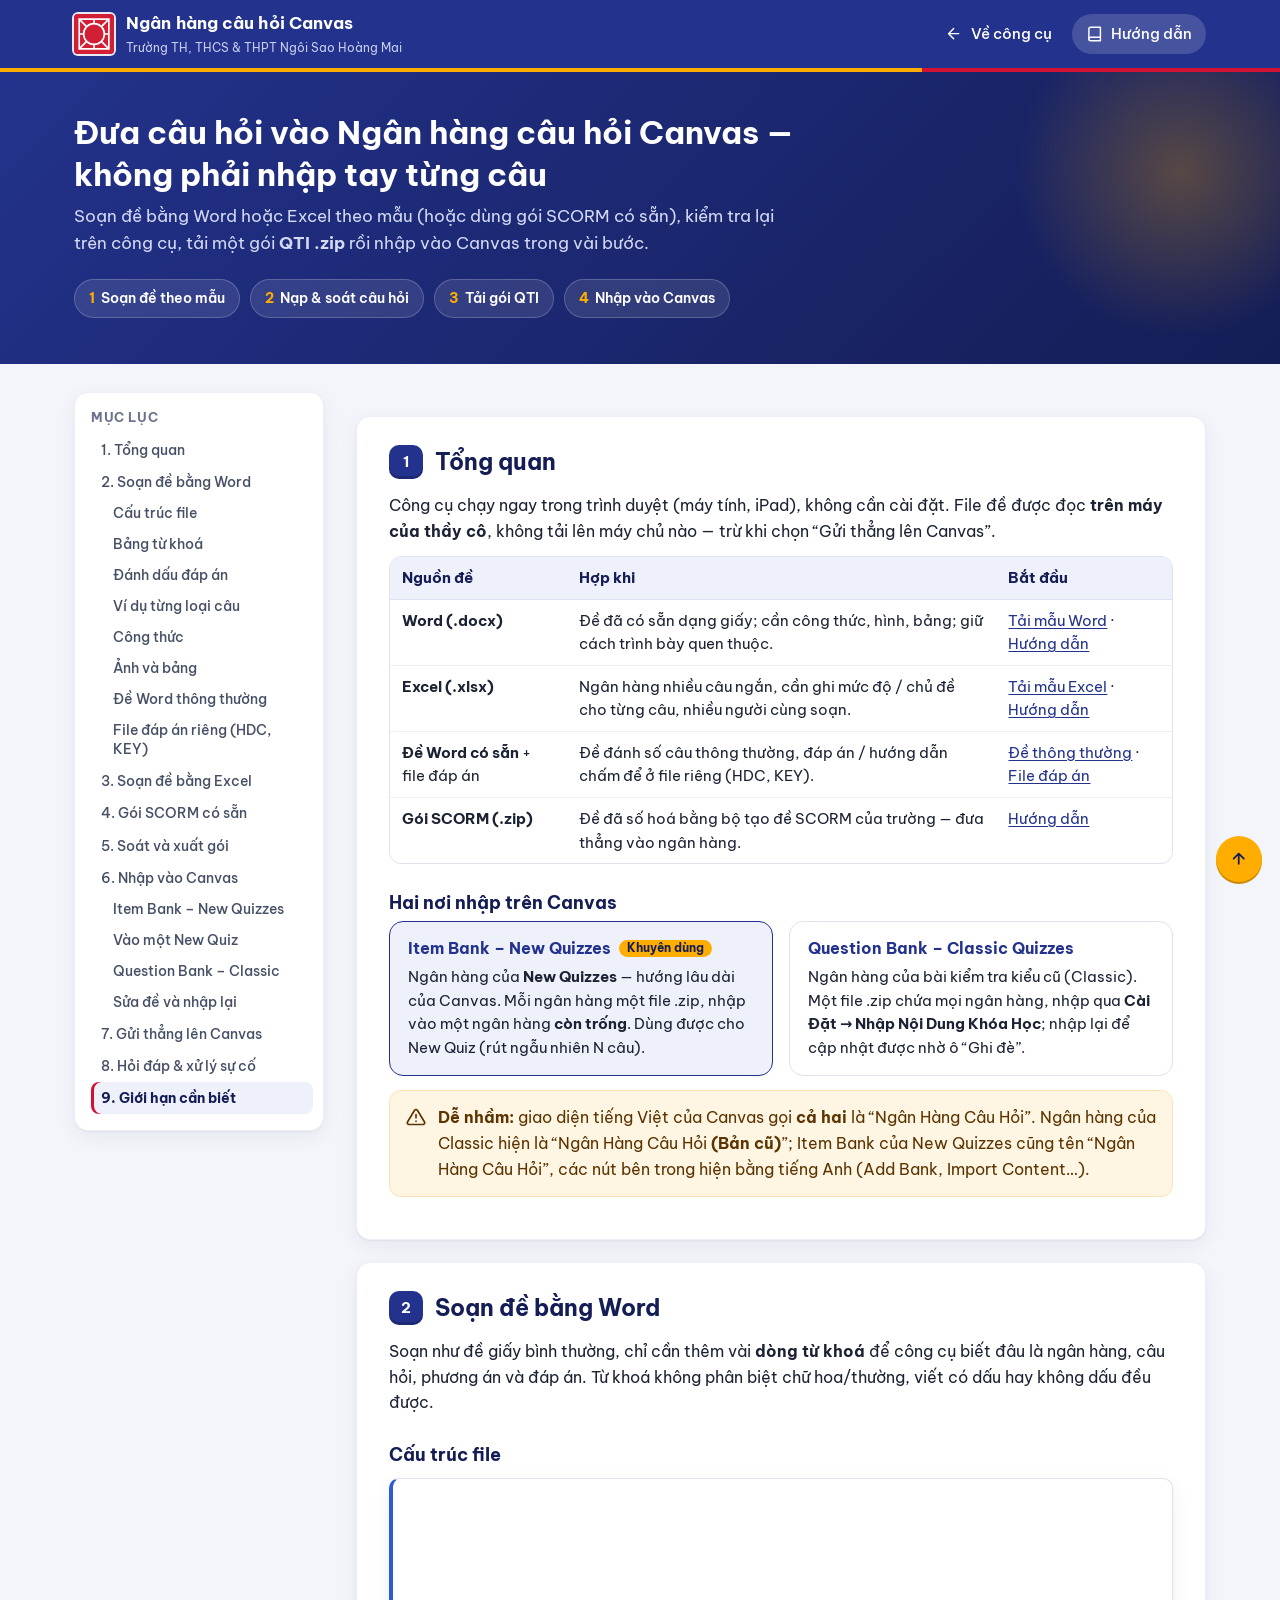
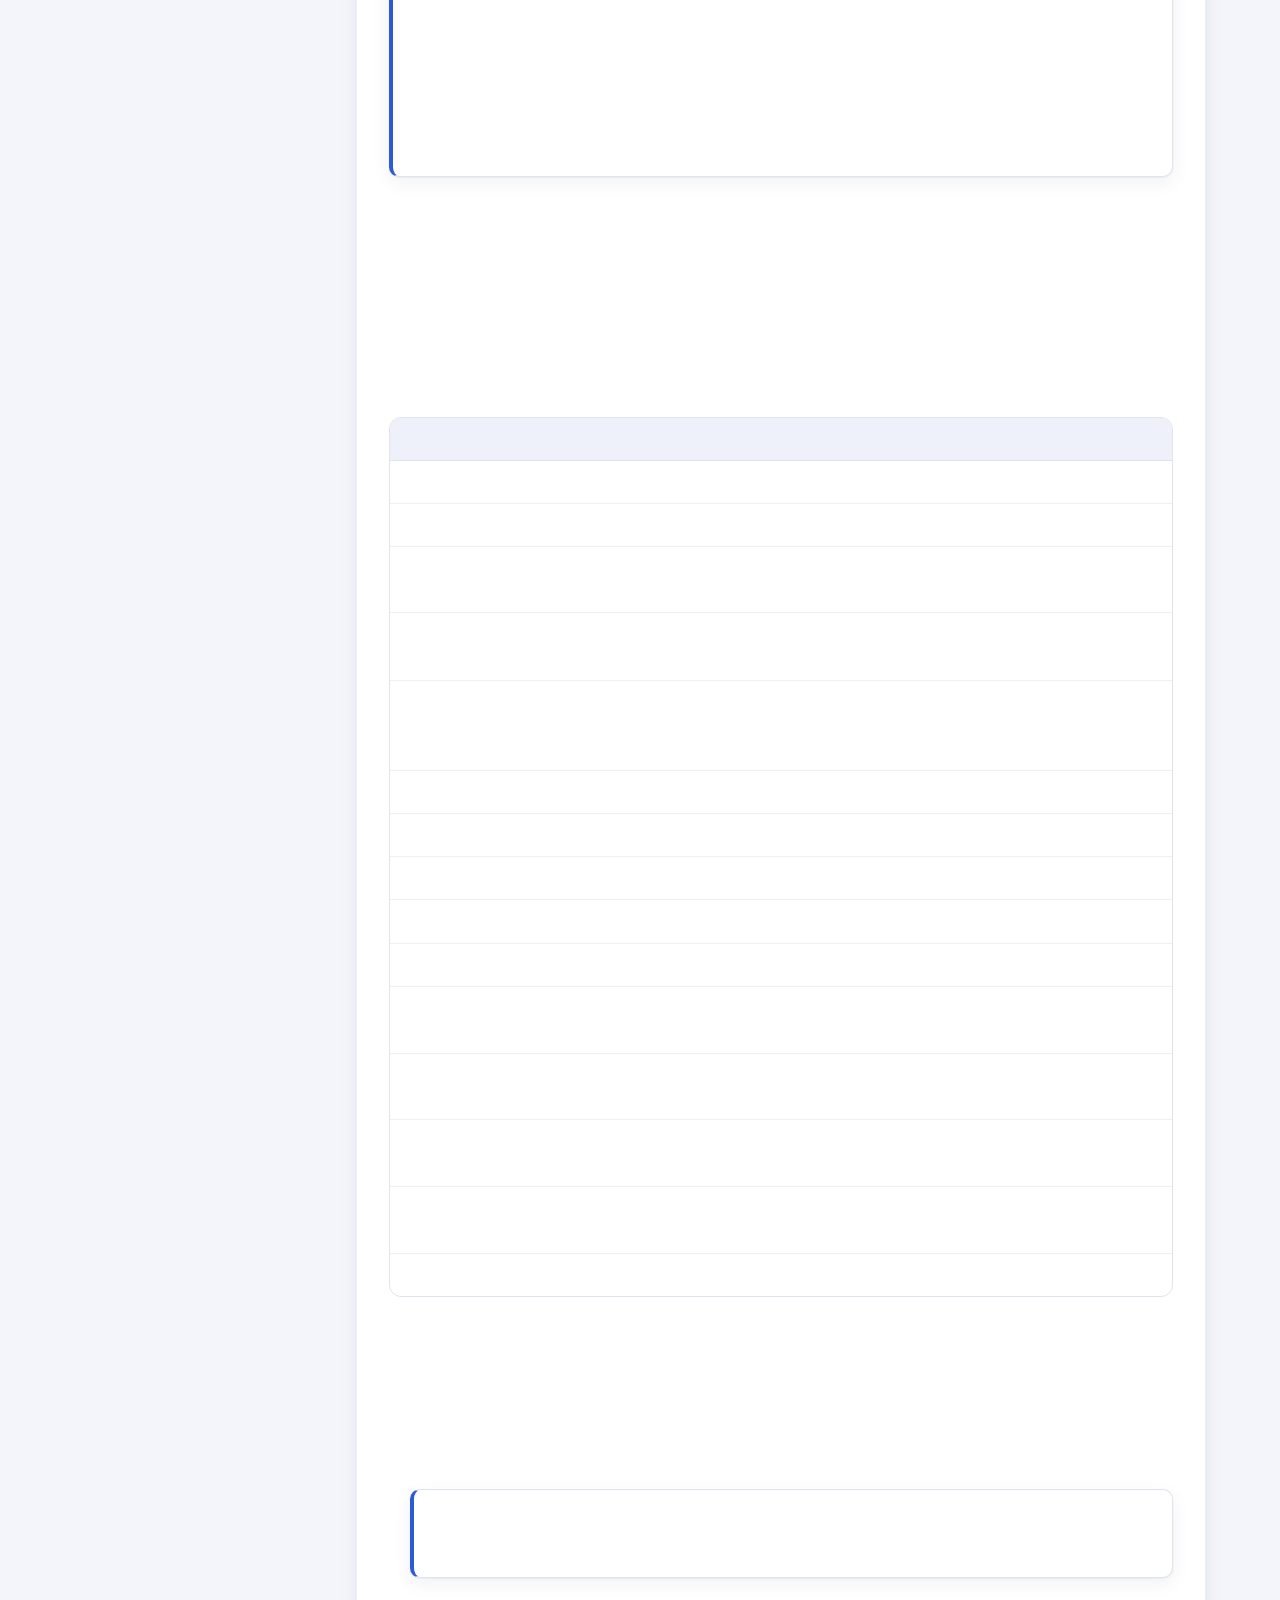
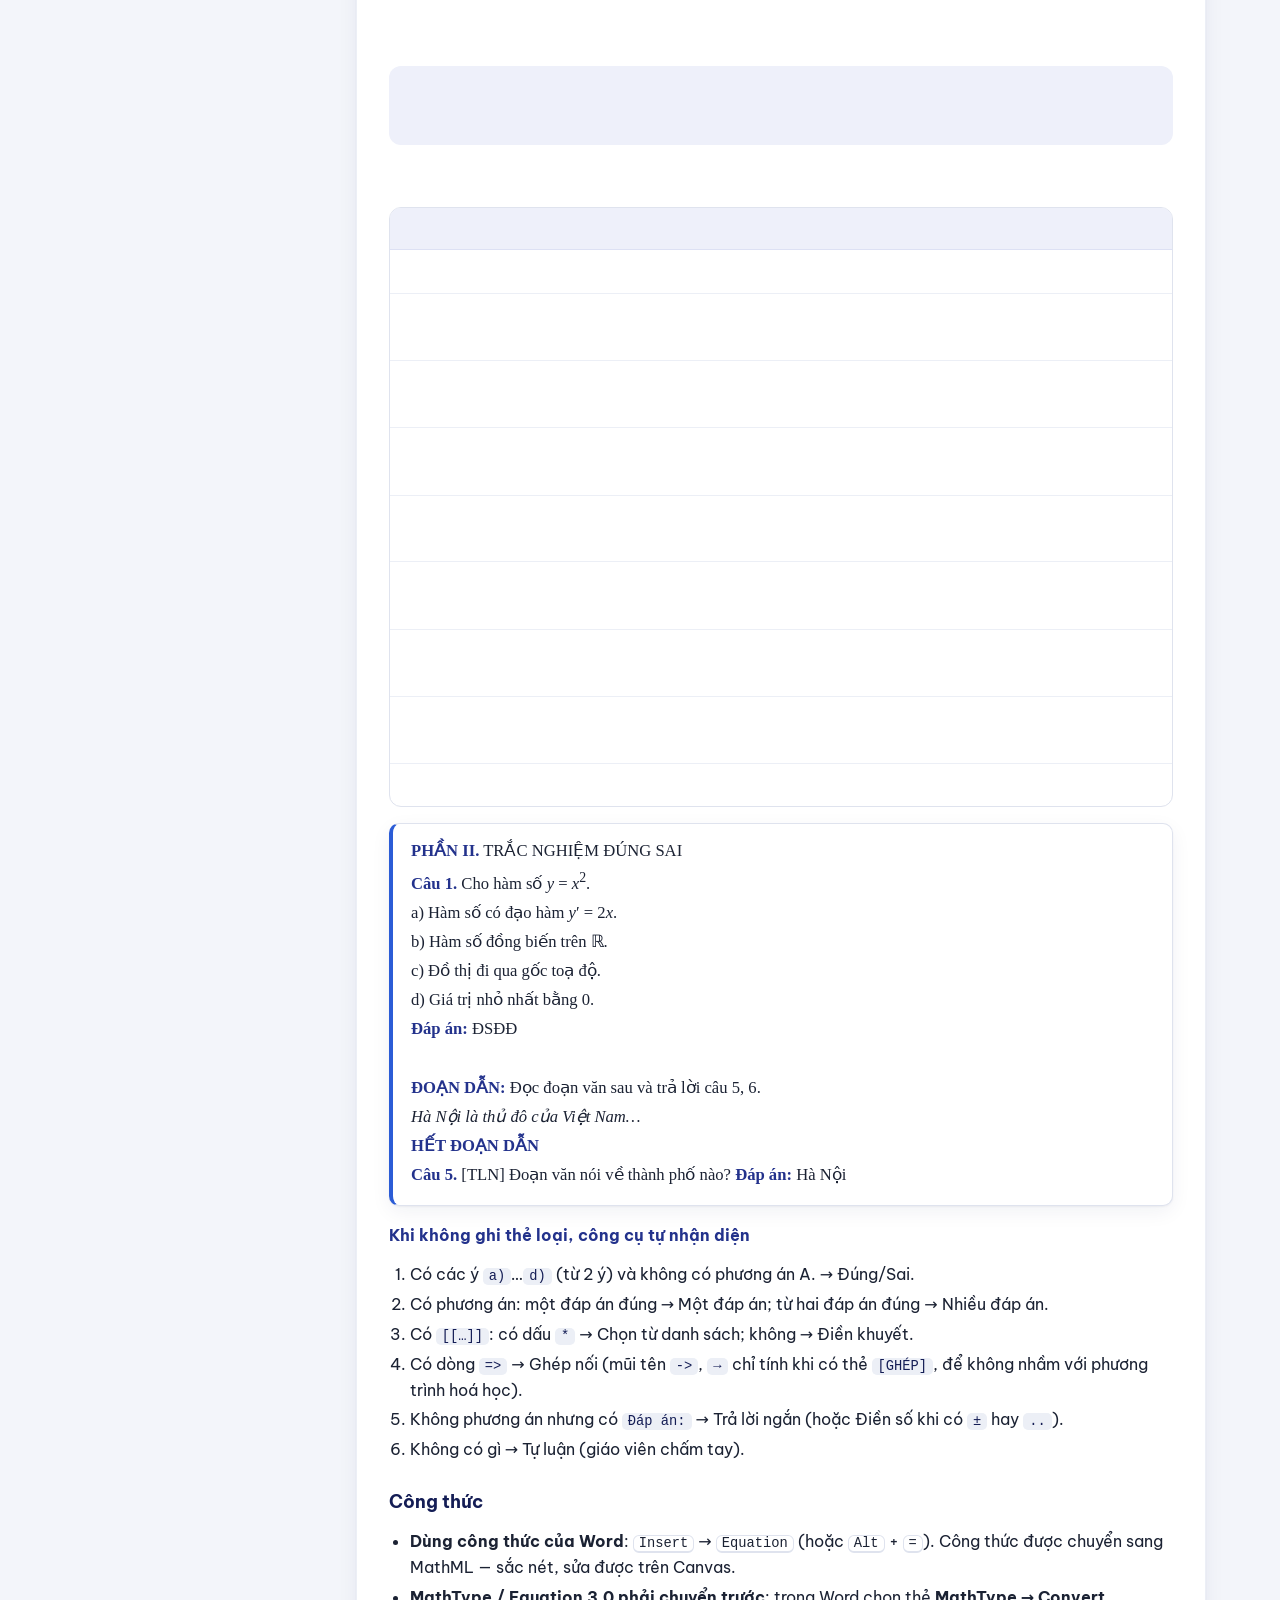
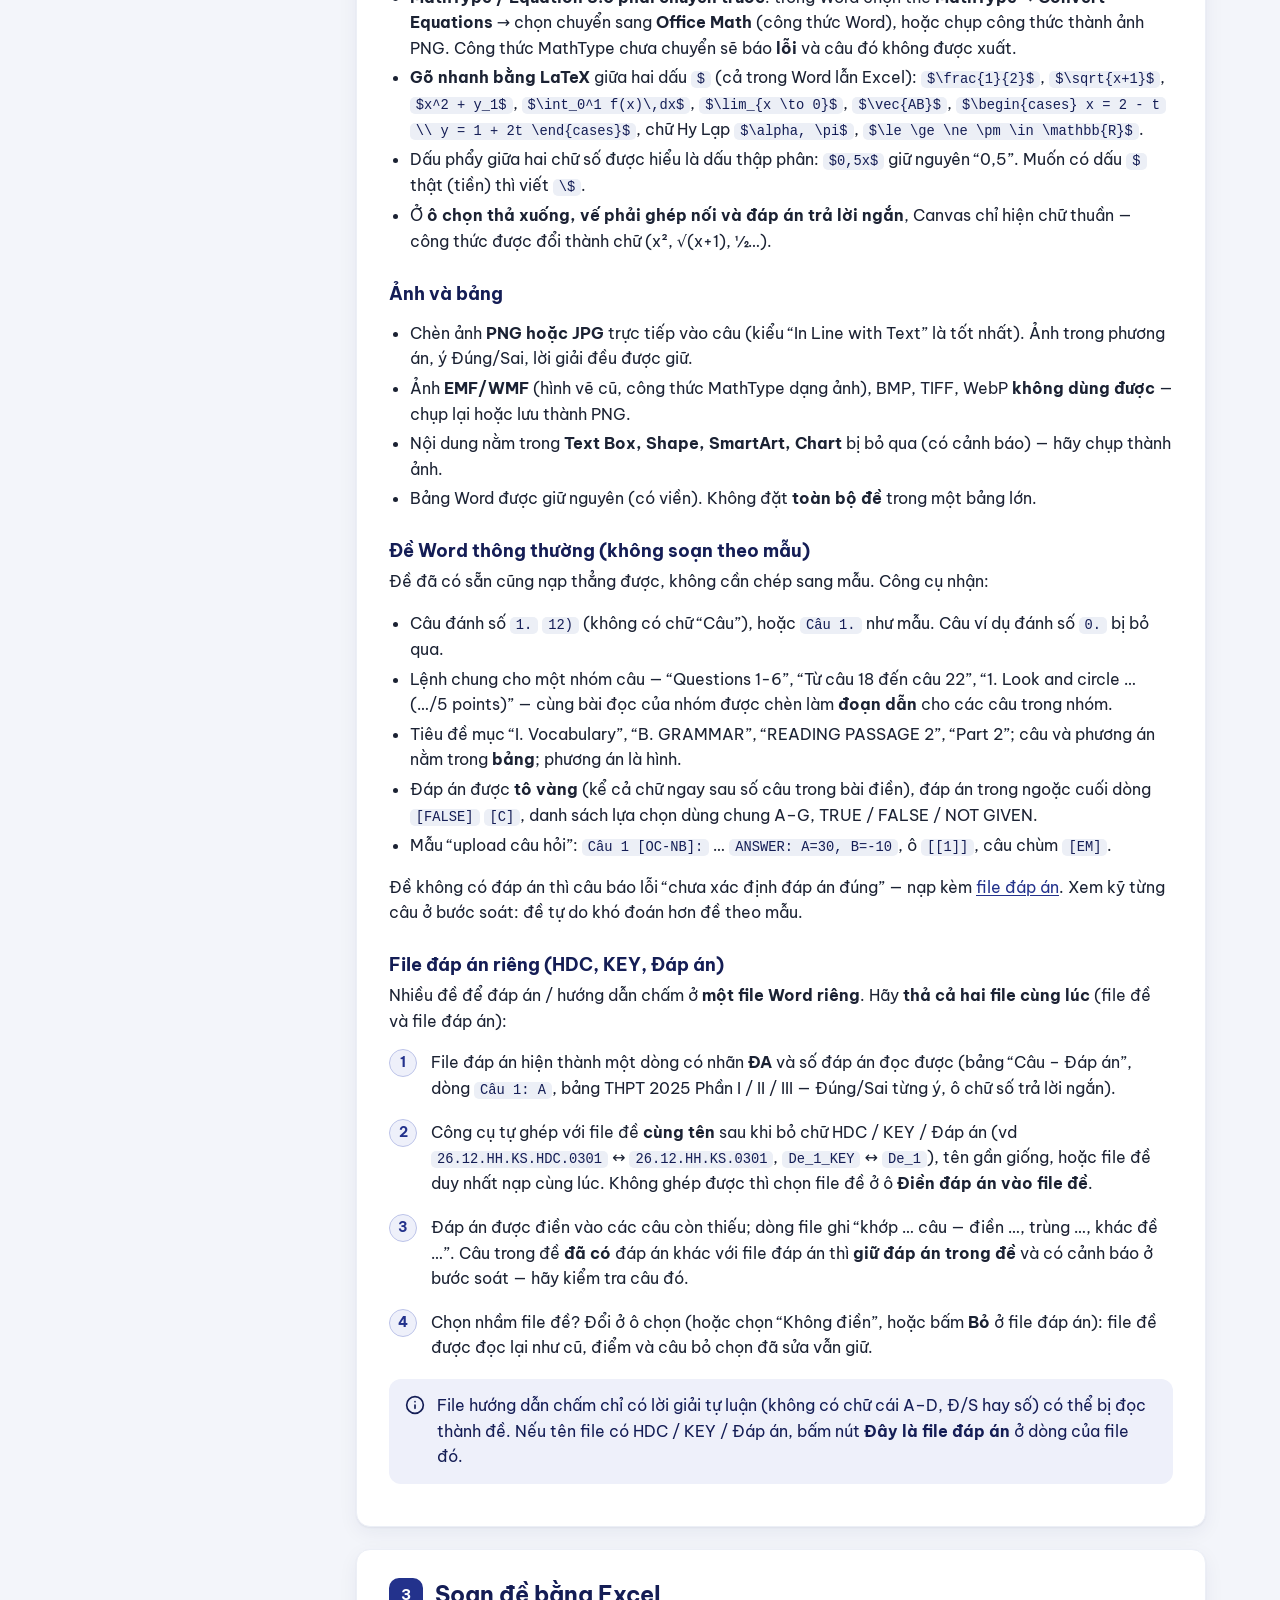
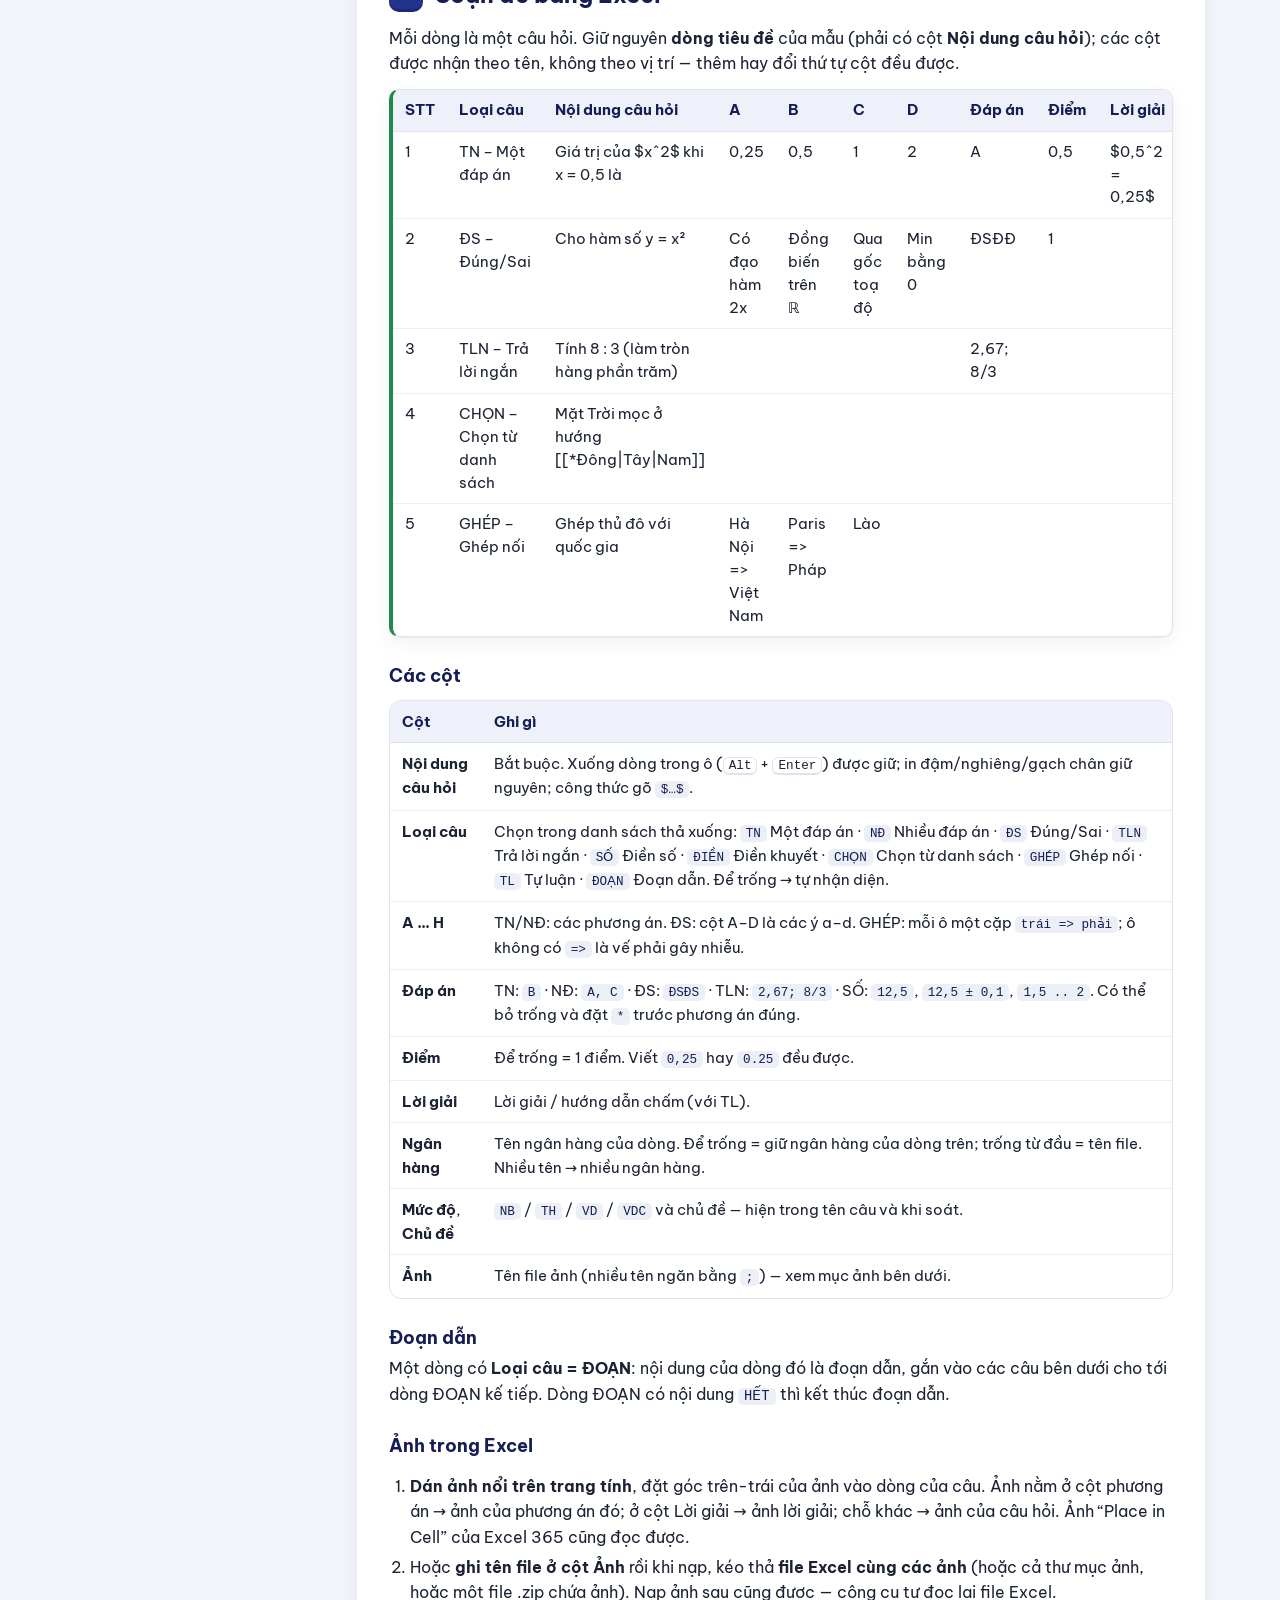
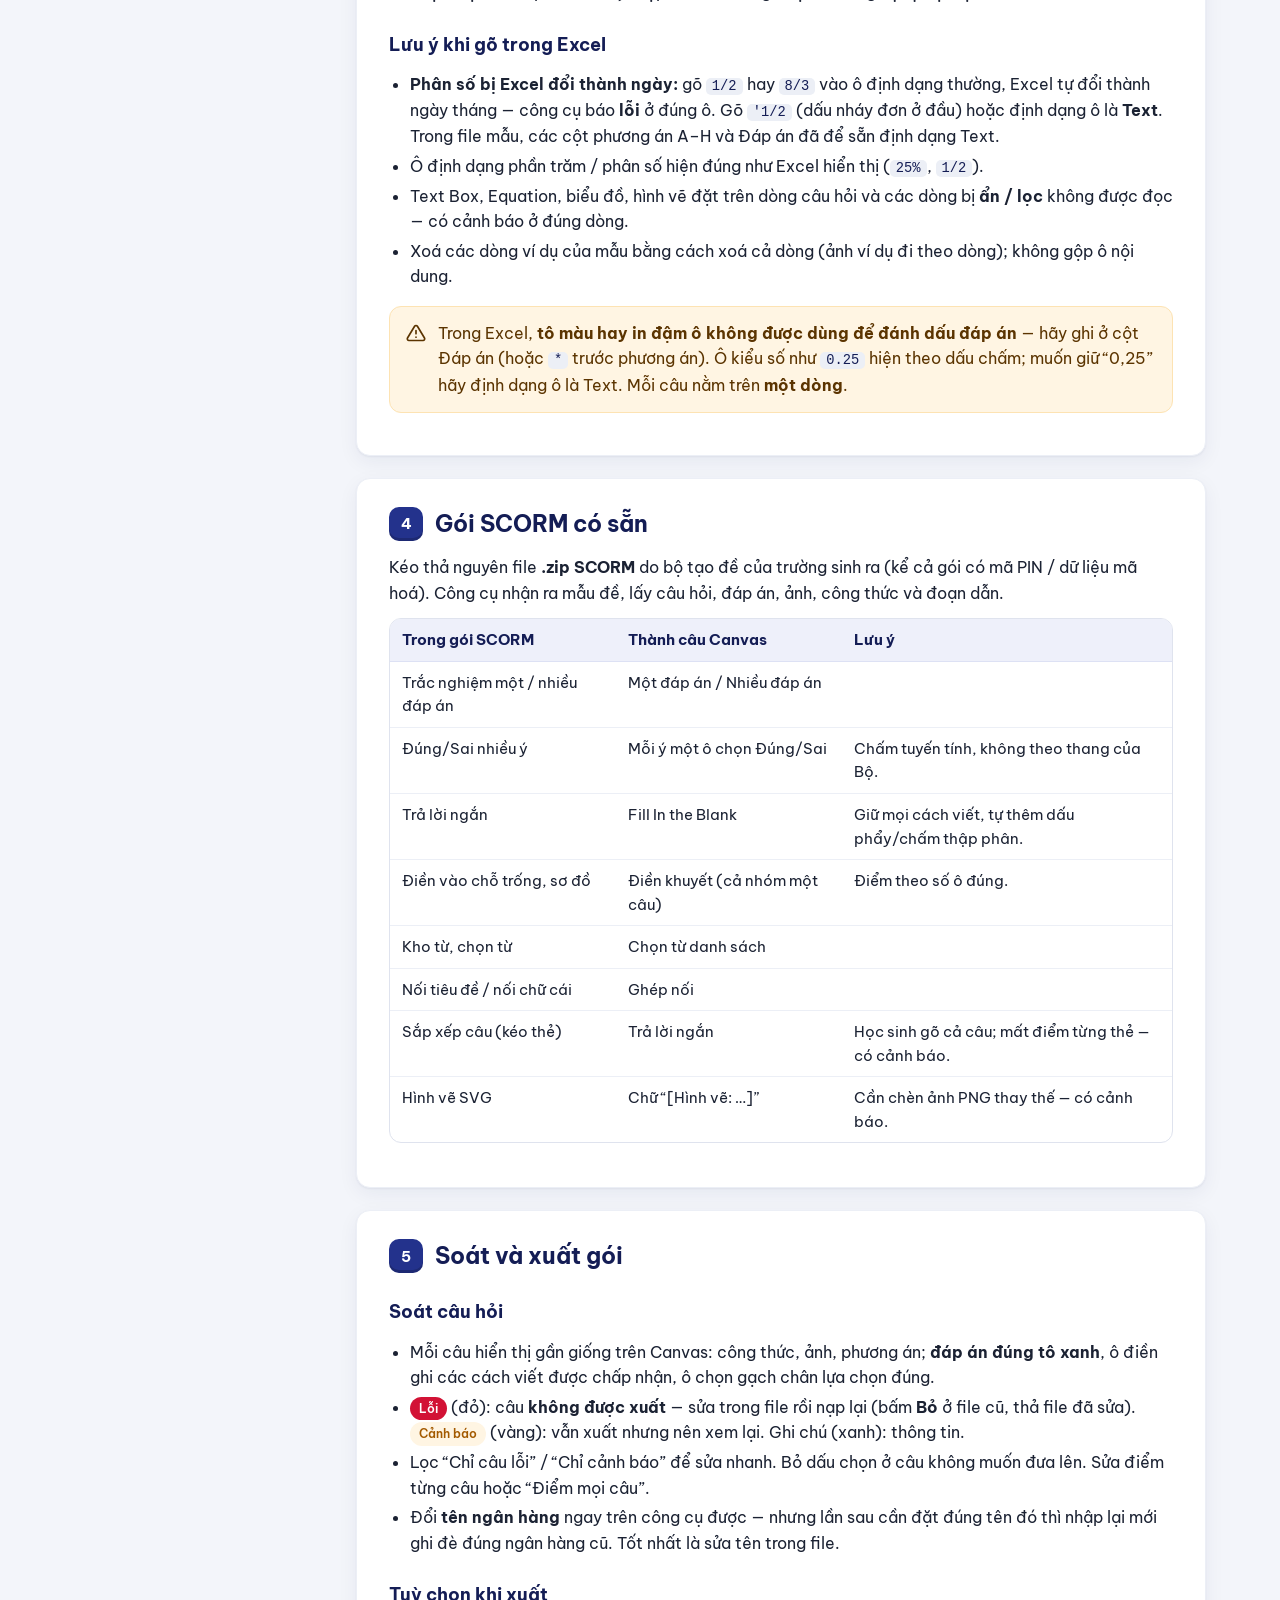
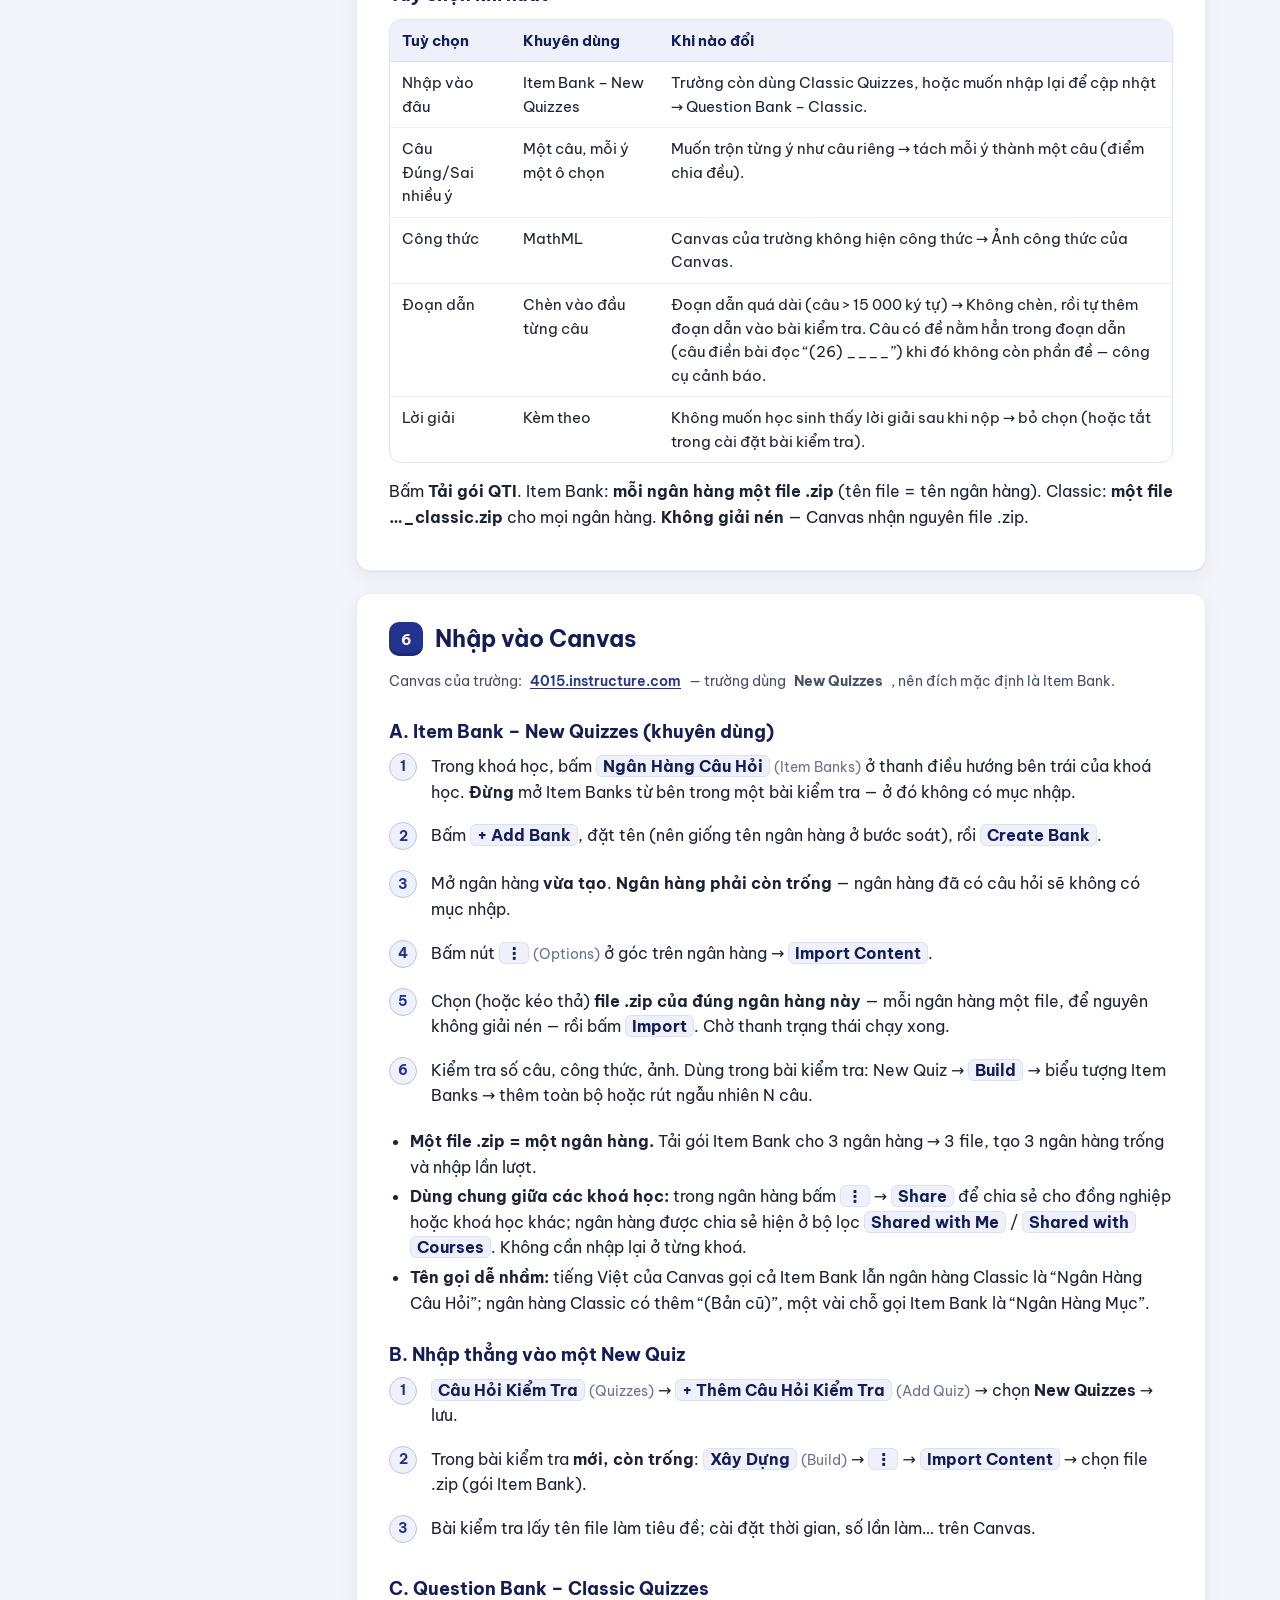
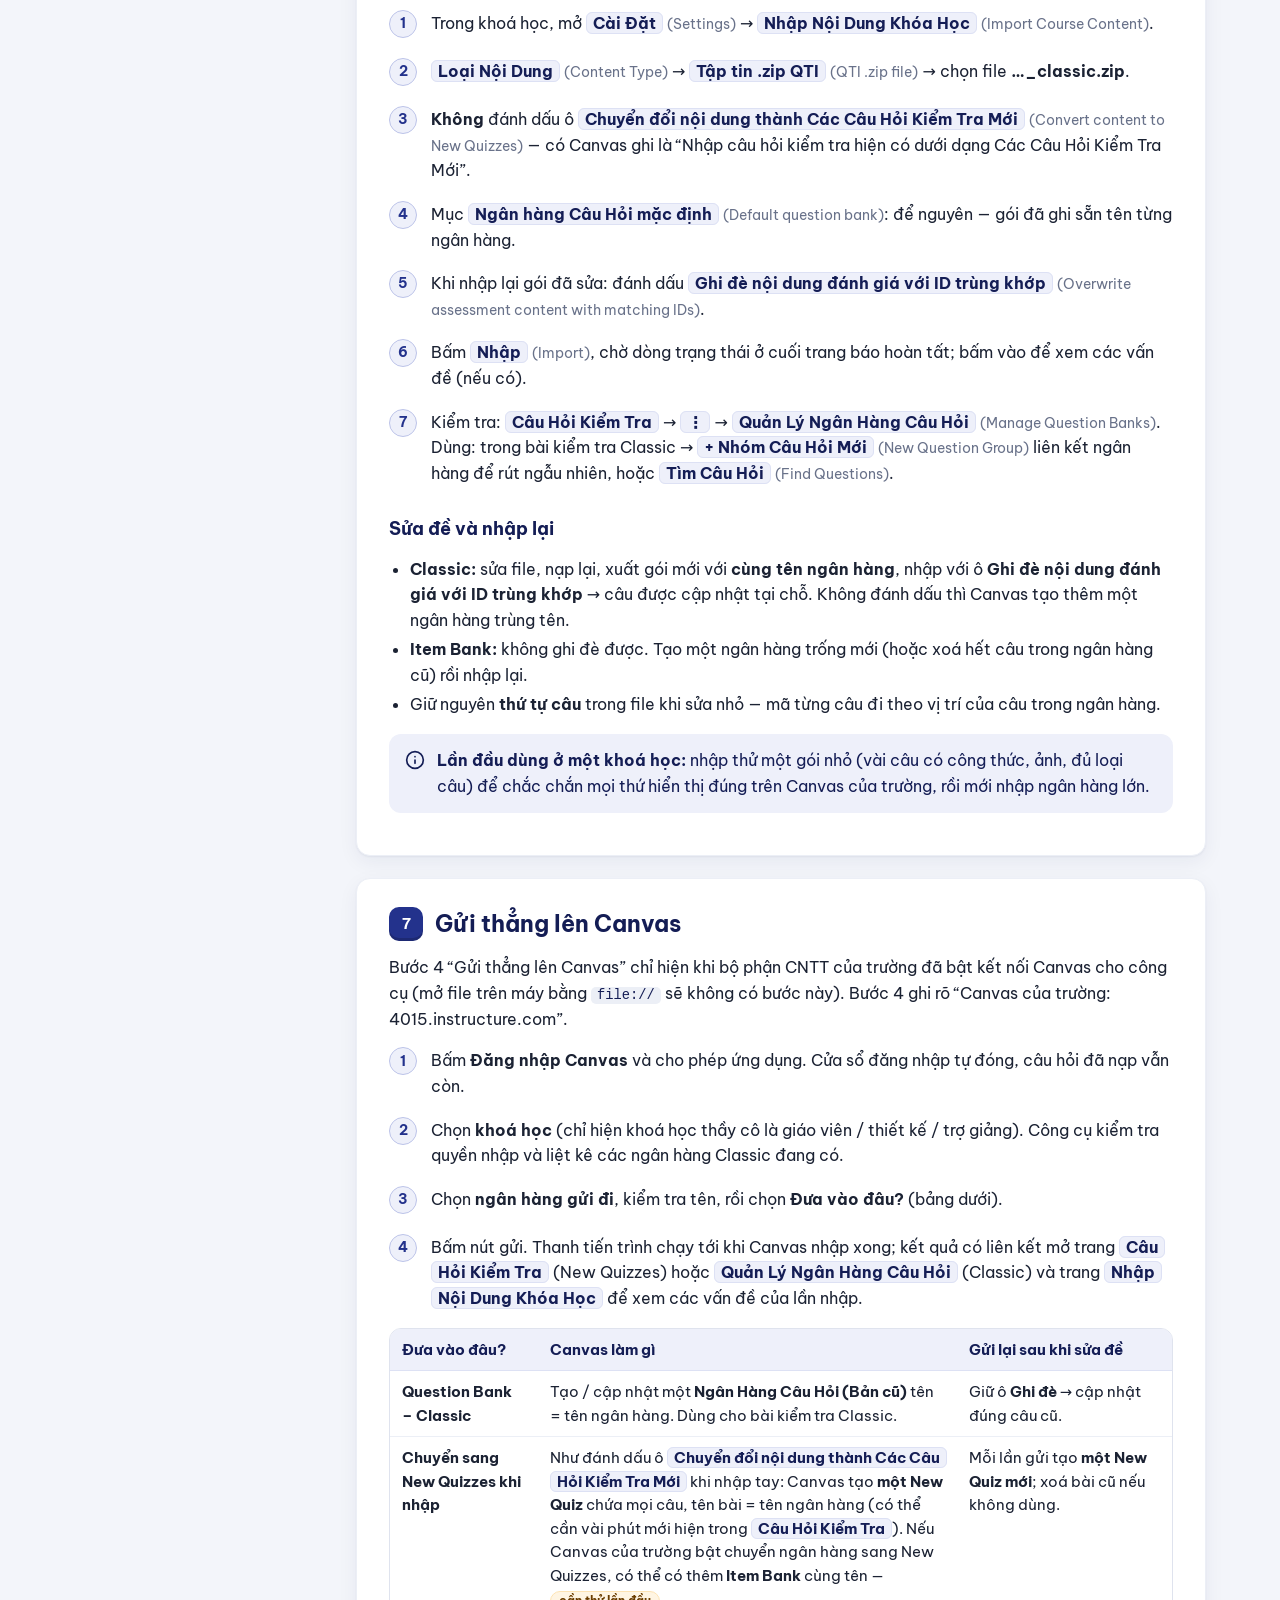
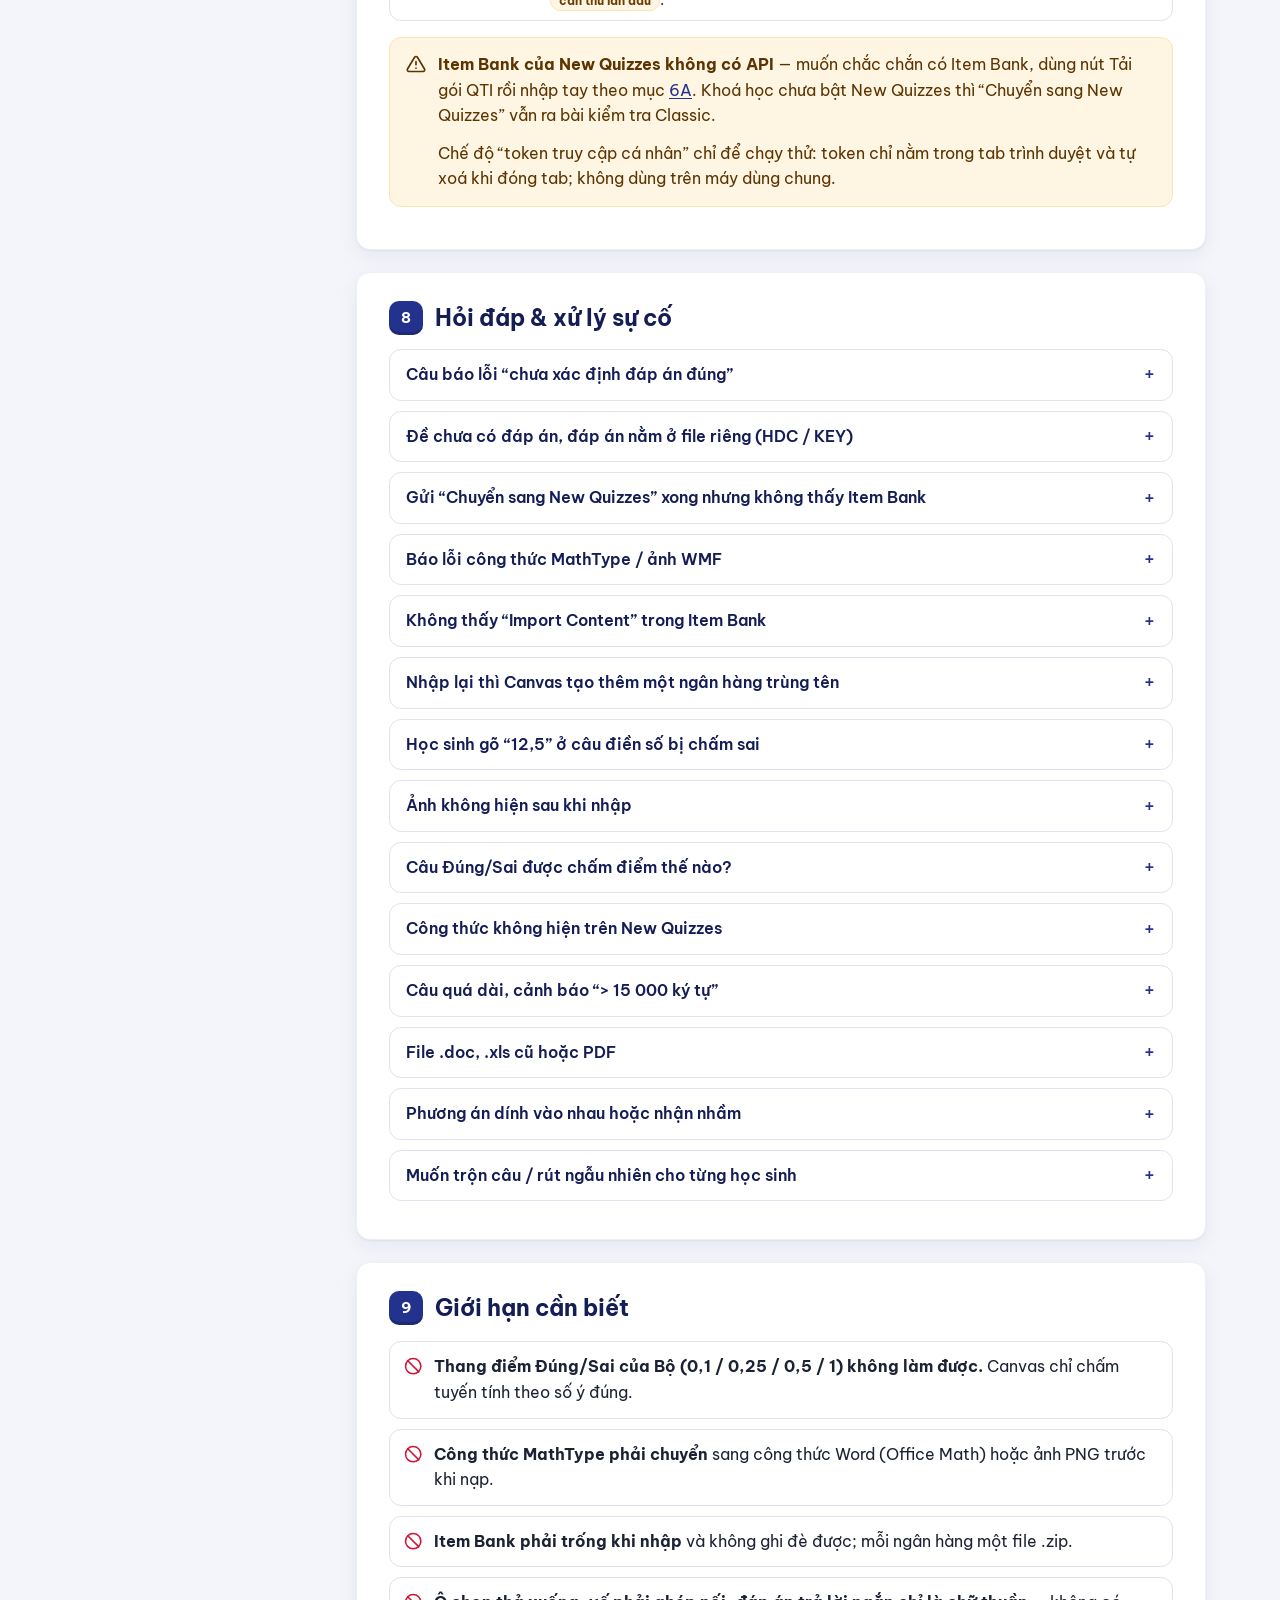
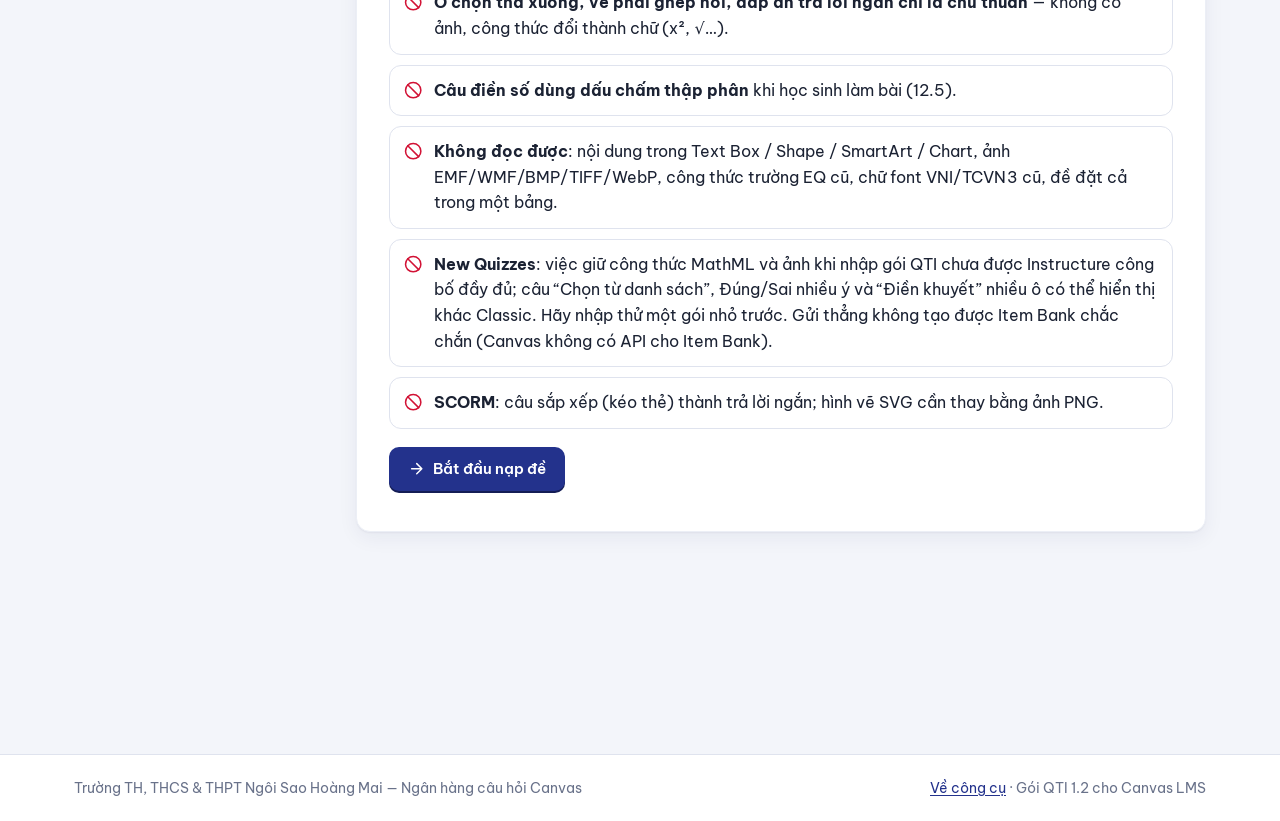
==== commit 764ab0c4: "Dùng logo trường (hoangmaistarschool.edu.vn) cho đầu trang và biểu tượng tab Co-Authored-By: Claude " ====
--- a/huong-dan.html
+++ b/huong-dan.html
@@ -6,7 +6,7 @@
 <title>Hướng dẫn — Ngân hàng câu hỏi Canvas</title>
 <meta name="description" content="Hướng dẫn soạn đề Word/Excel theo mẫu, nạp gói SCORM, xuất gói QTI và nhập vào Ngân hàng câu hỏi Canvas (Item Bank – New Quizzes và Question Bank – Classic Quizzes).">
 <meta name="theme-color" content="#23328C">
-<link rel="icon" href="assets/icon.svg" type="image/svg+xml">
+<link rel="icon" href="assets/logo.svg" type="image/svg+xml">
 <link rel="preconnect" href="https://fonts.googleapis.com">
 <link rel="preconnect" href="https://fonts.gstatic.com" crossorigin>
 <link rel="stylesheet" href="https://fonts.googleapis.com/css2?family=Be+Vietnam+Pro:ital,wght@0,400;0,500;0,600;0,700;1,400&amp;display=swap">
@@ -18,7 +18,7 @@
 <header class="topbar">
   <div class="wrap topbar-in">
     <a class="brand" href="index.html" aria-label="Về trang Ngân hàng câu hỏi Canvas">
-      <span class="brand-mark" aria-hidden="true"><svg viewBox="0 0 24 24"><path d="M12 2.6l2.6 5.5 6 .8-4.4 4.2 1.1 6-5.3-2.9-5.3 2.9 1.1-6-4.4-4.2 6-.8z" fill="#FFAD00"/></svg></span>
+      <span class="brand-mark" aria-hidden="true"><img src="assets/logo.svg" alt="" width="40" height="40"></span>
       <span class="brand-text"><strong>Ngân hàng câu hỏi Canvas</strong><small>Trường TH, THCS &amp; THPT Ngôi Sao Hoàng Mai</small></span>
     </a>
     <nav class="topnav" aria-label="Liên kết">
--- a/assets/app.css
+++ b/assets/app.css
@@ -72,8 +72,8 @@
 .topbar-in { display: flex; align-items: center; justify-content: space-between; gap: 16px; min-height: 68px; }
 .brand { display: flex; align-items: center; gap: 12px; color: #fff; text-decoration: none; min-width: 0; }
 .brand:hover { color: #fff; }
-.brand-mark { width: 40px; height: 40px; flex: none; border-radius: 11px; background: rgba(255, 255, 255, .1); display: grid; place-items: center; }
-.brand-mark svg { width: 26px; height: 26px; }
+.brand-mark { width: 40px; height: 40px; flex: none; border-radius: 4px; overflow: hidden; box-shadow: 0 0 0 2px rgba(255, 255, 255, .9); }
+.brand-mark img { width: 100%; height: 100%; display: block; }
 .brand-text { display: flex; flex-direction: column; min-width: 0; }
 .brand-text strong { font-size: 1.08rem; font-weight: 700; letter-spacing: .1px; white-space: nowrap; overflow: hidden; text-overflow: ellipsis; }
 .brand-text small { font-size: .78rem; color: #c9cff0; white-space: nowrap; overflow: hidden; text-overflow: ellipsis; }
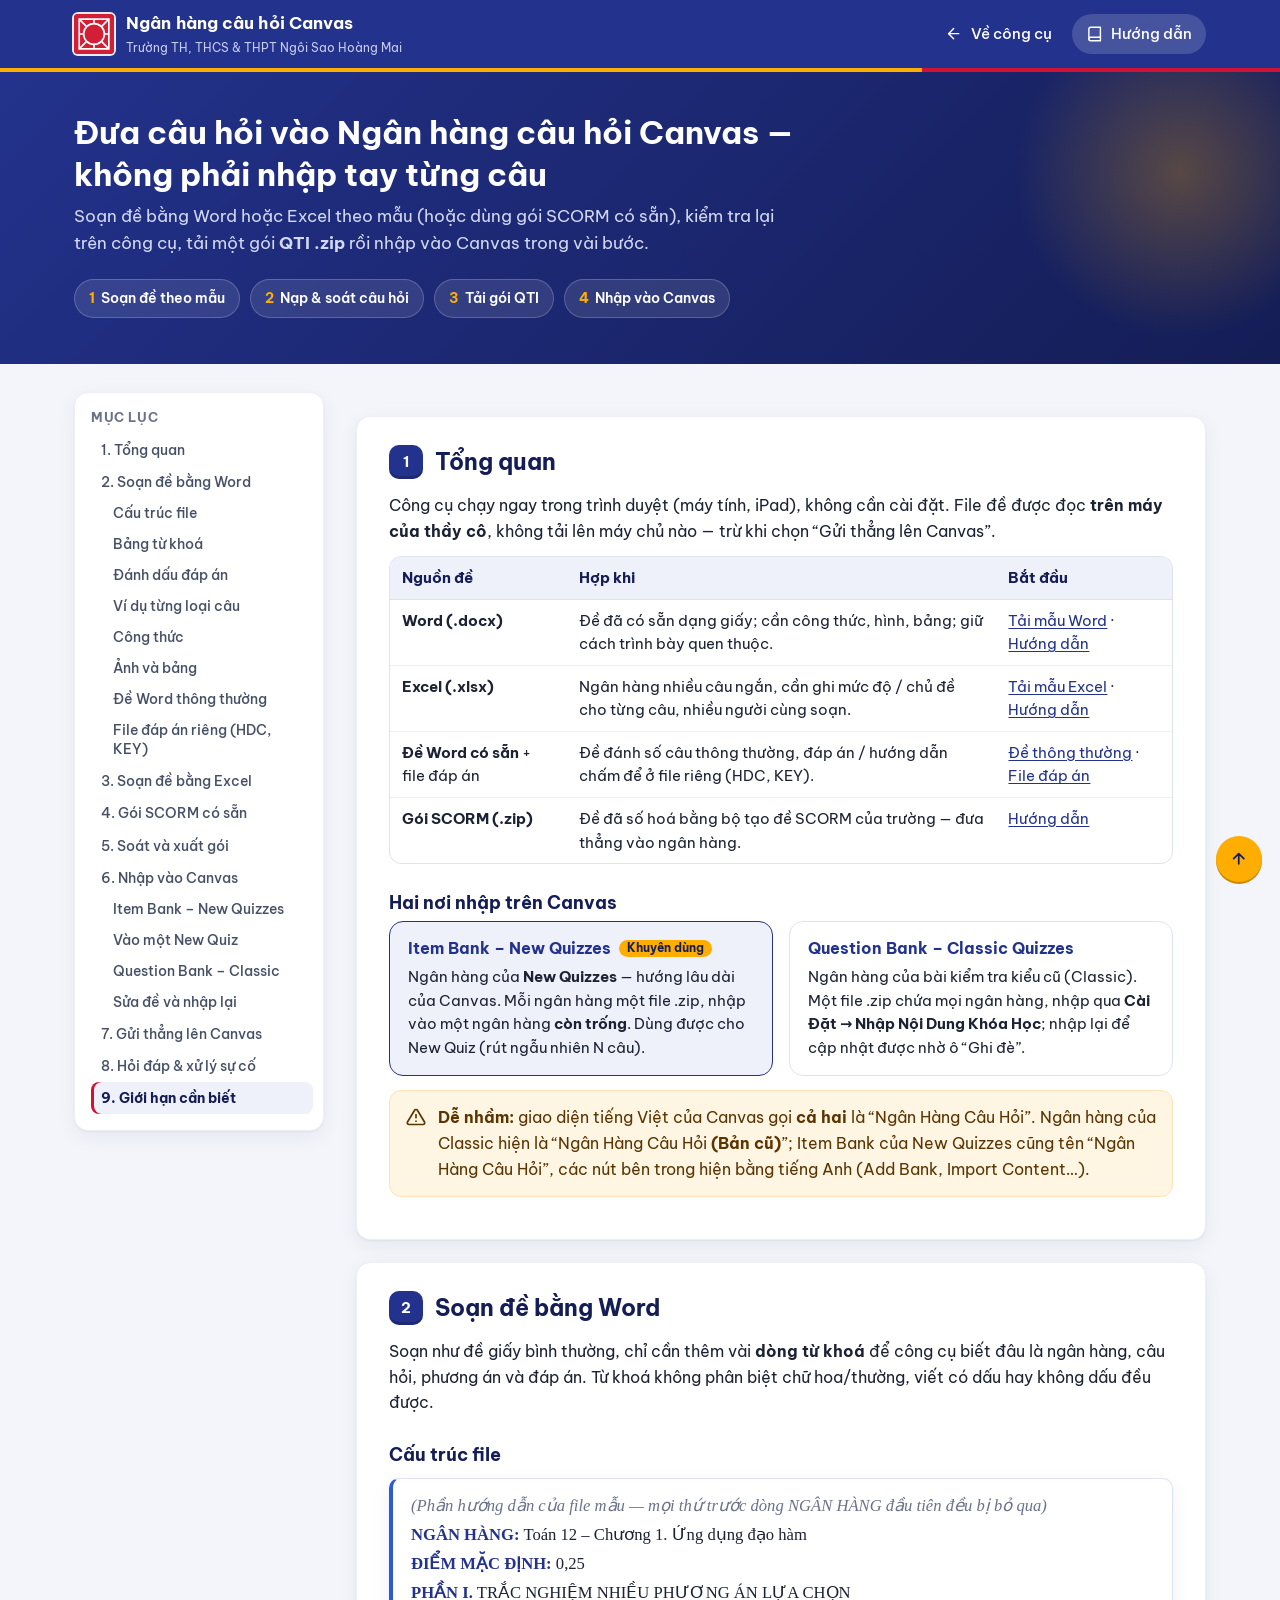
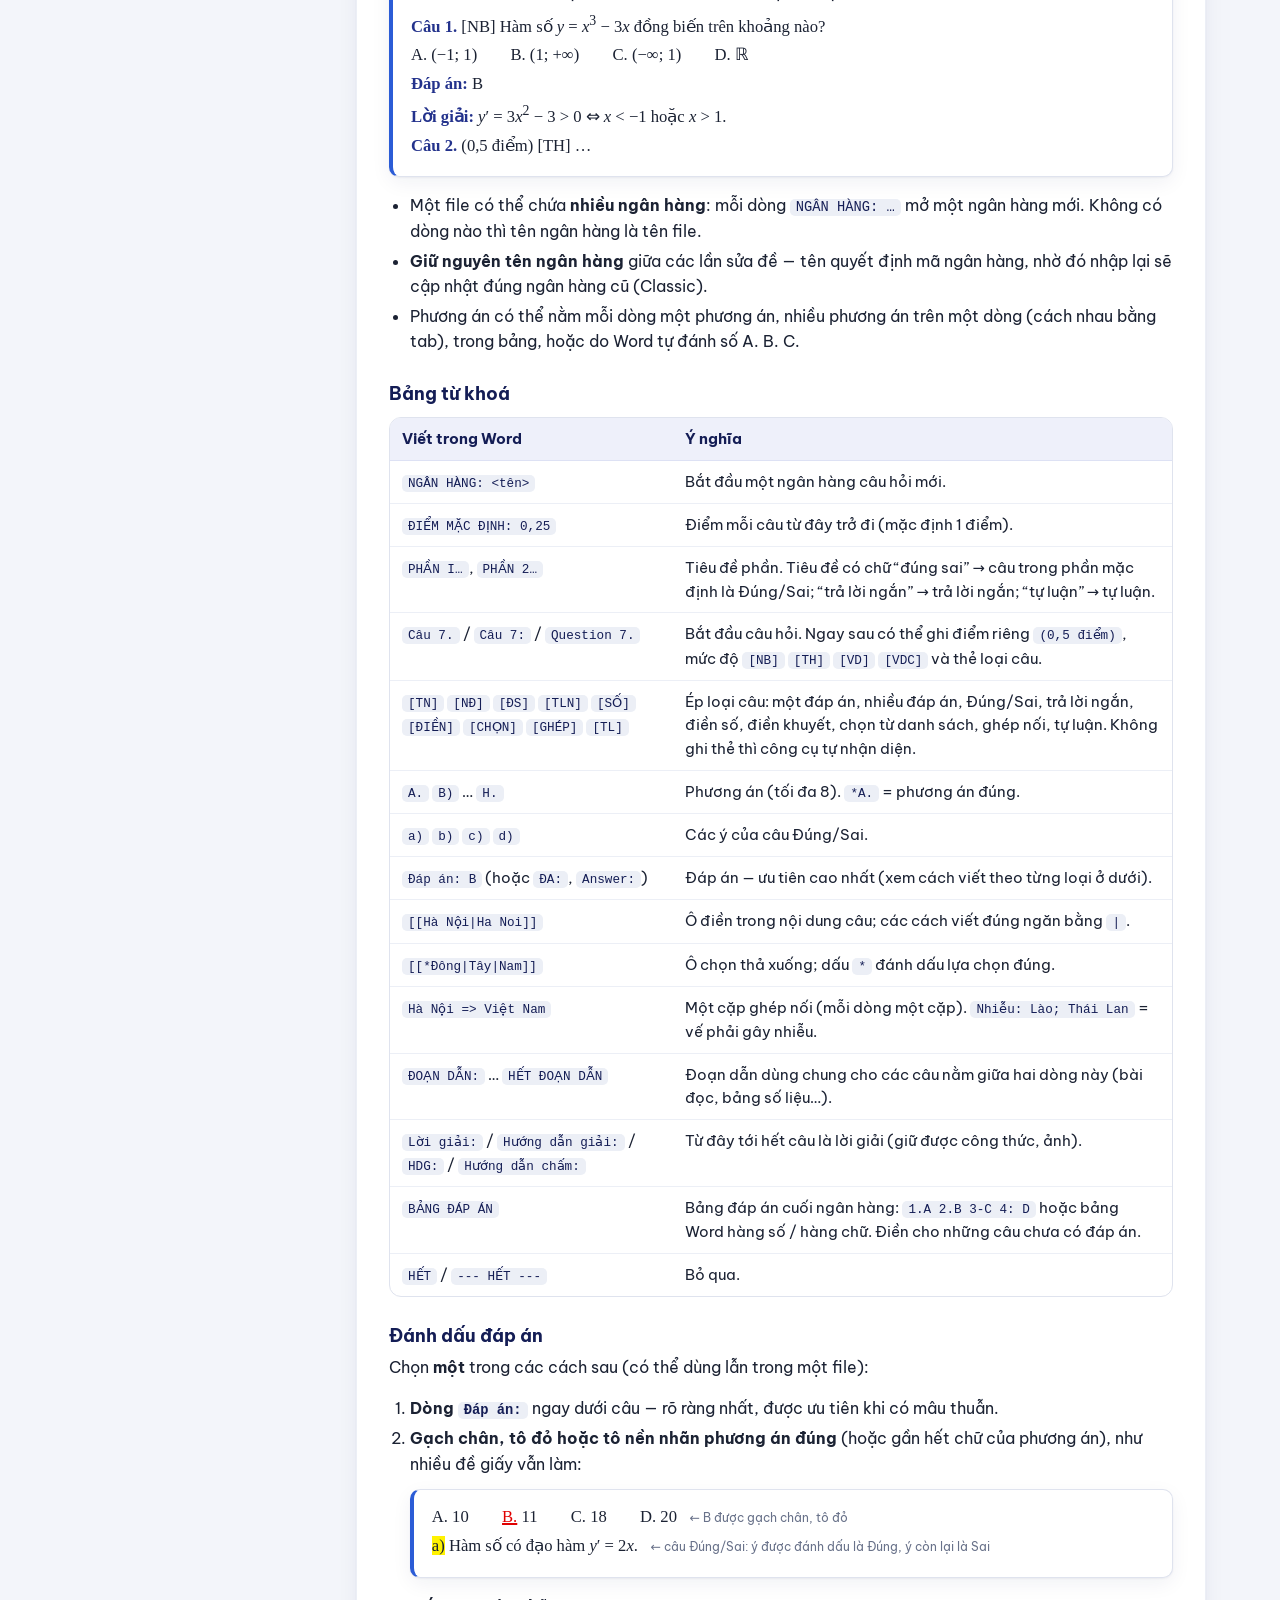
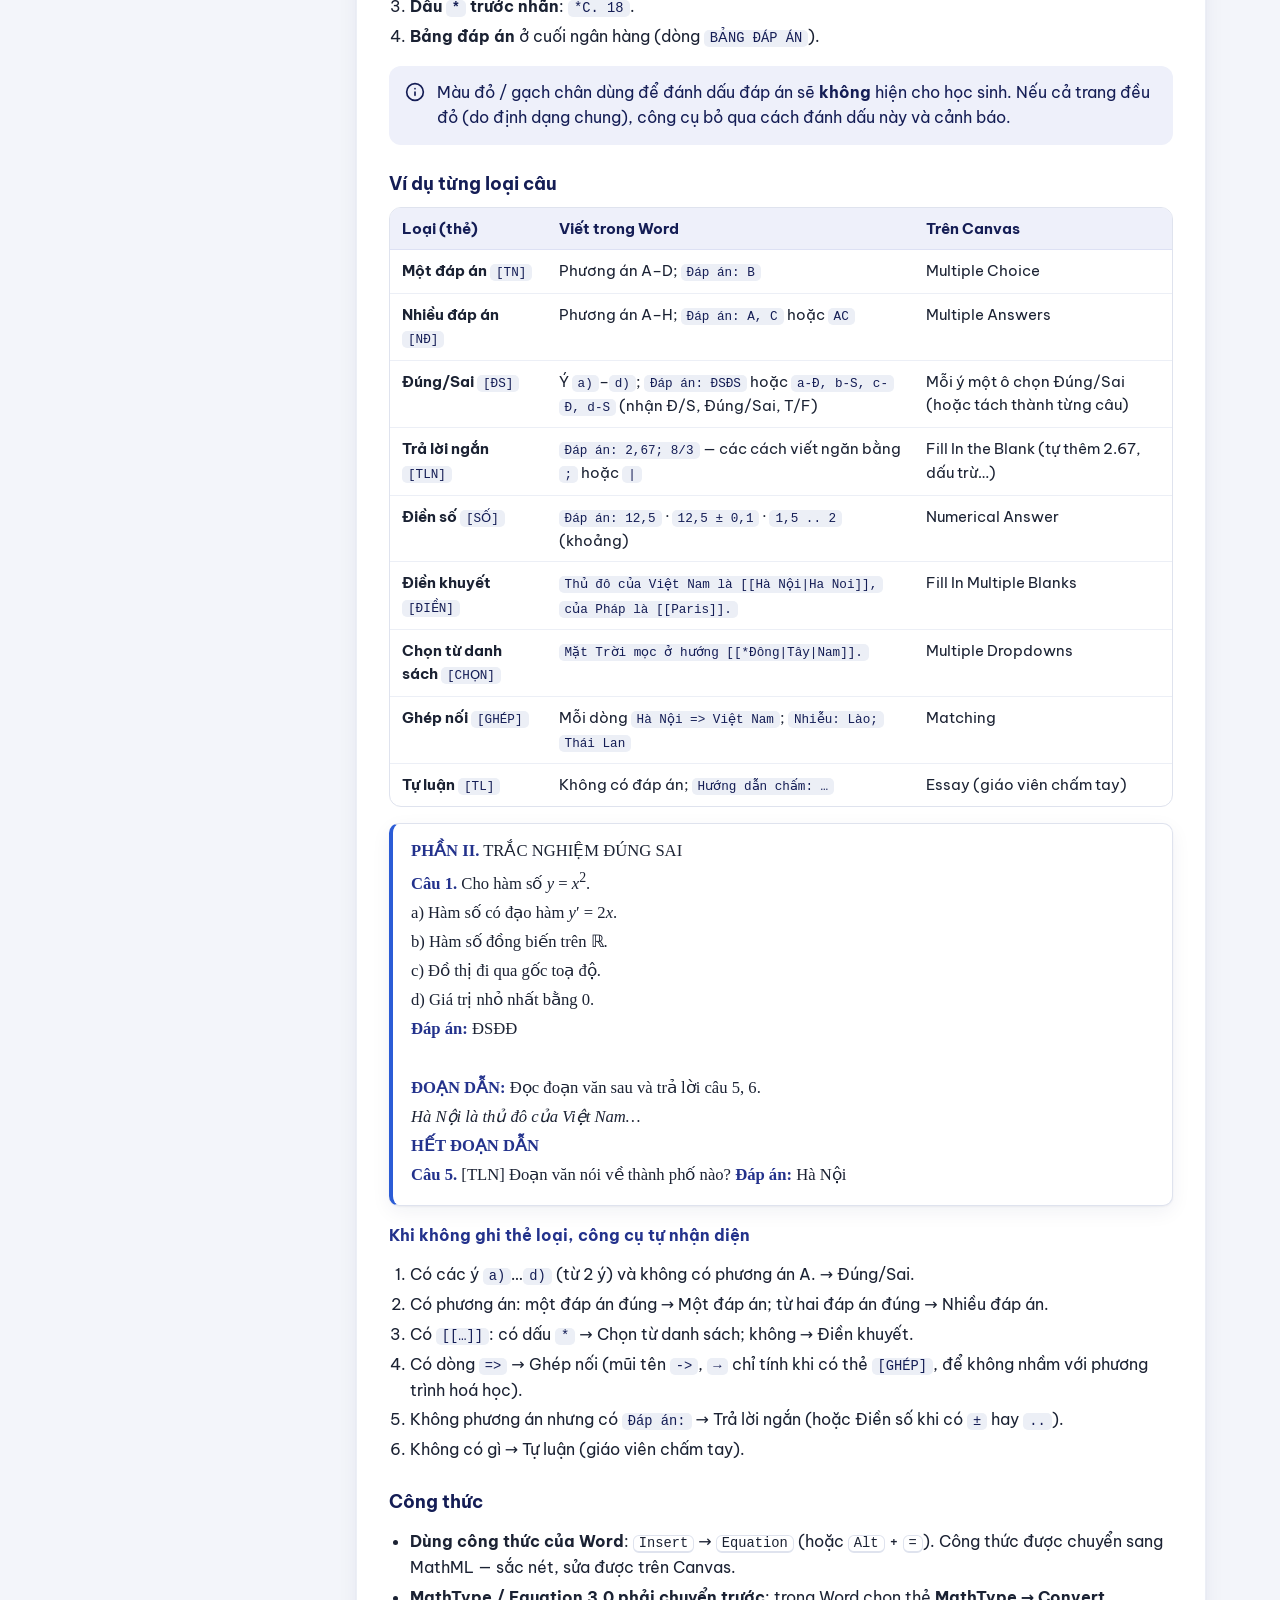
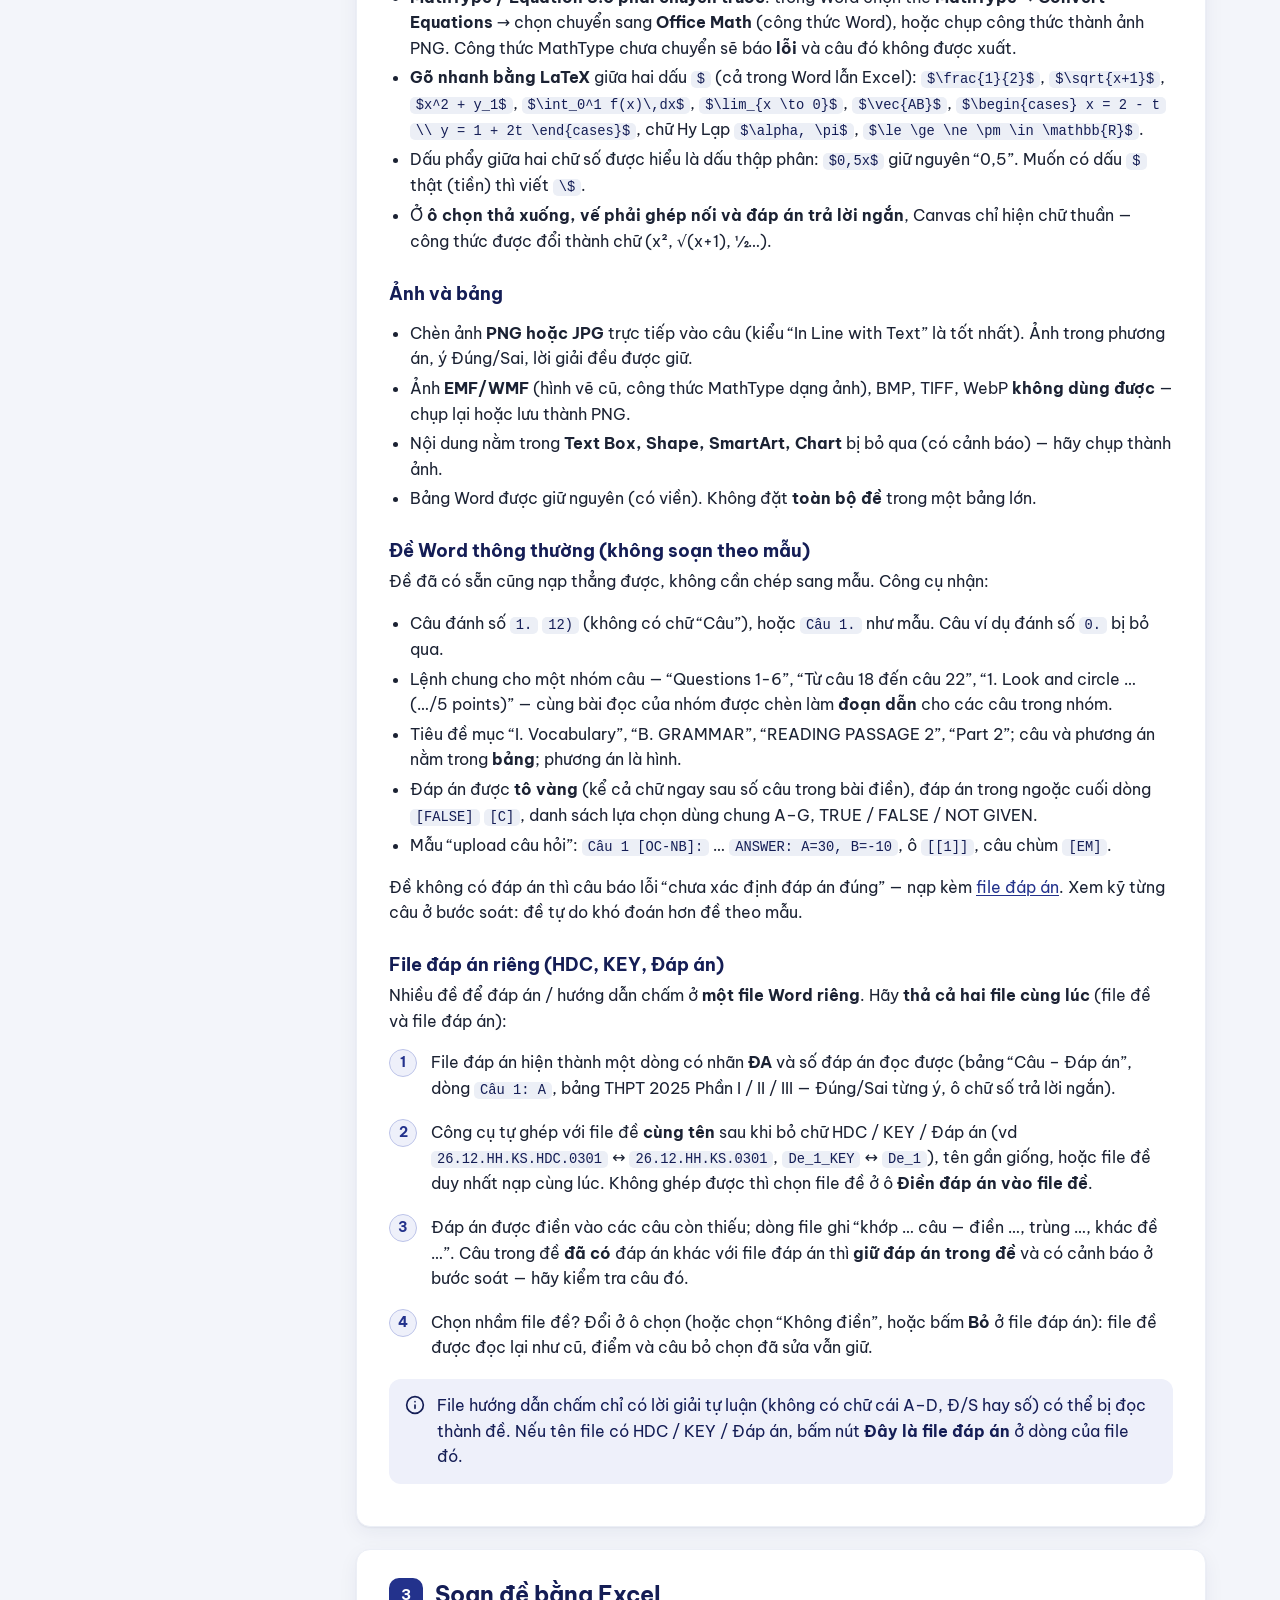
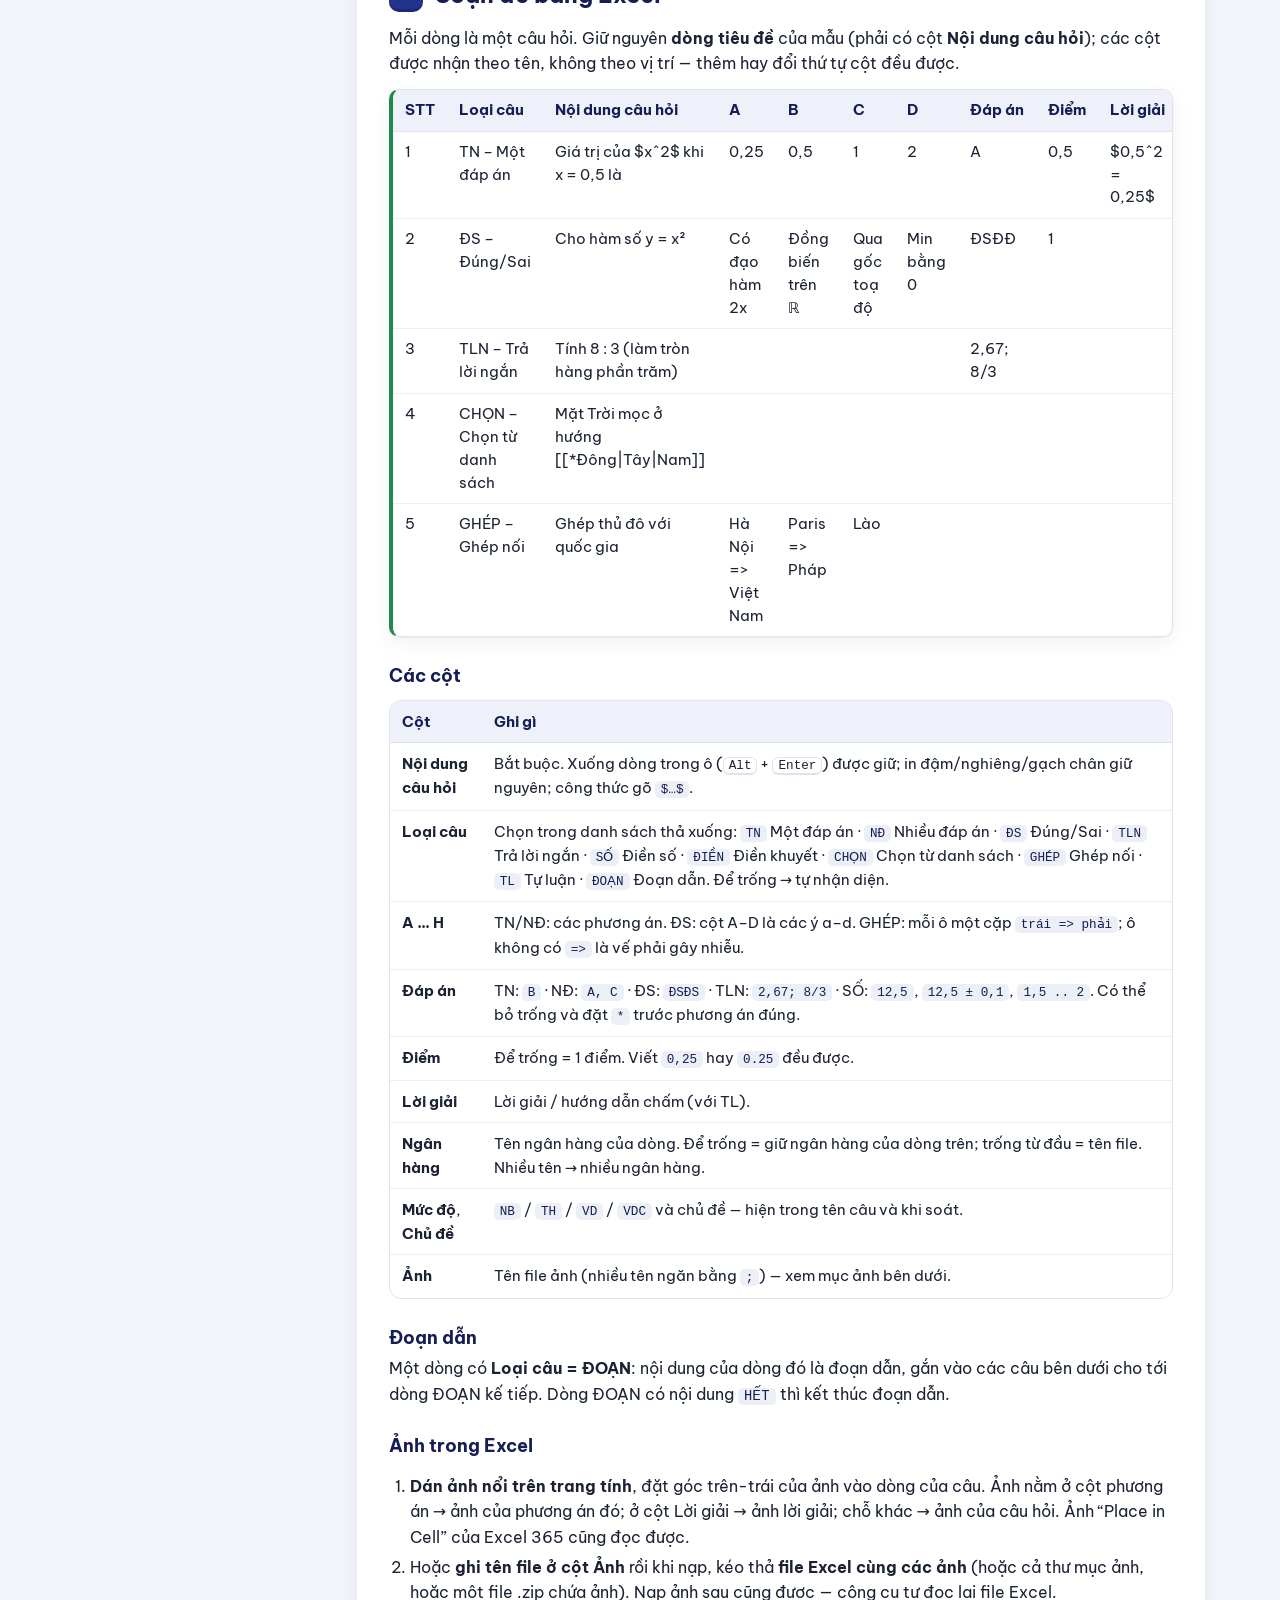
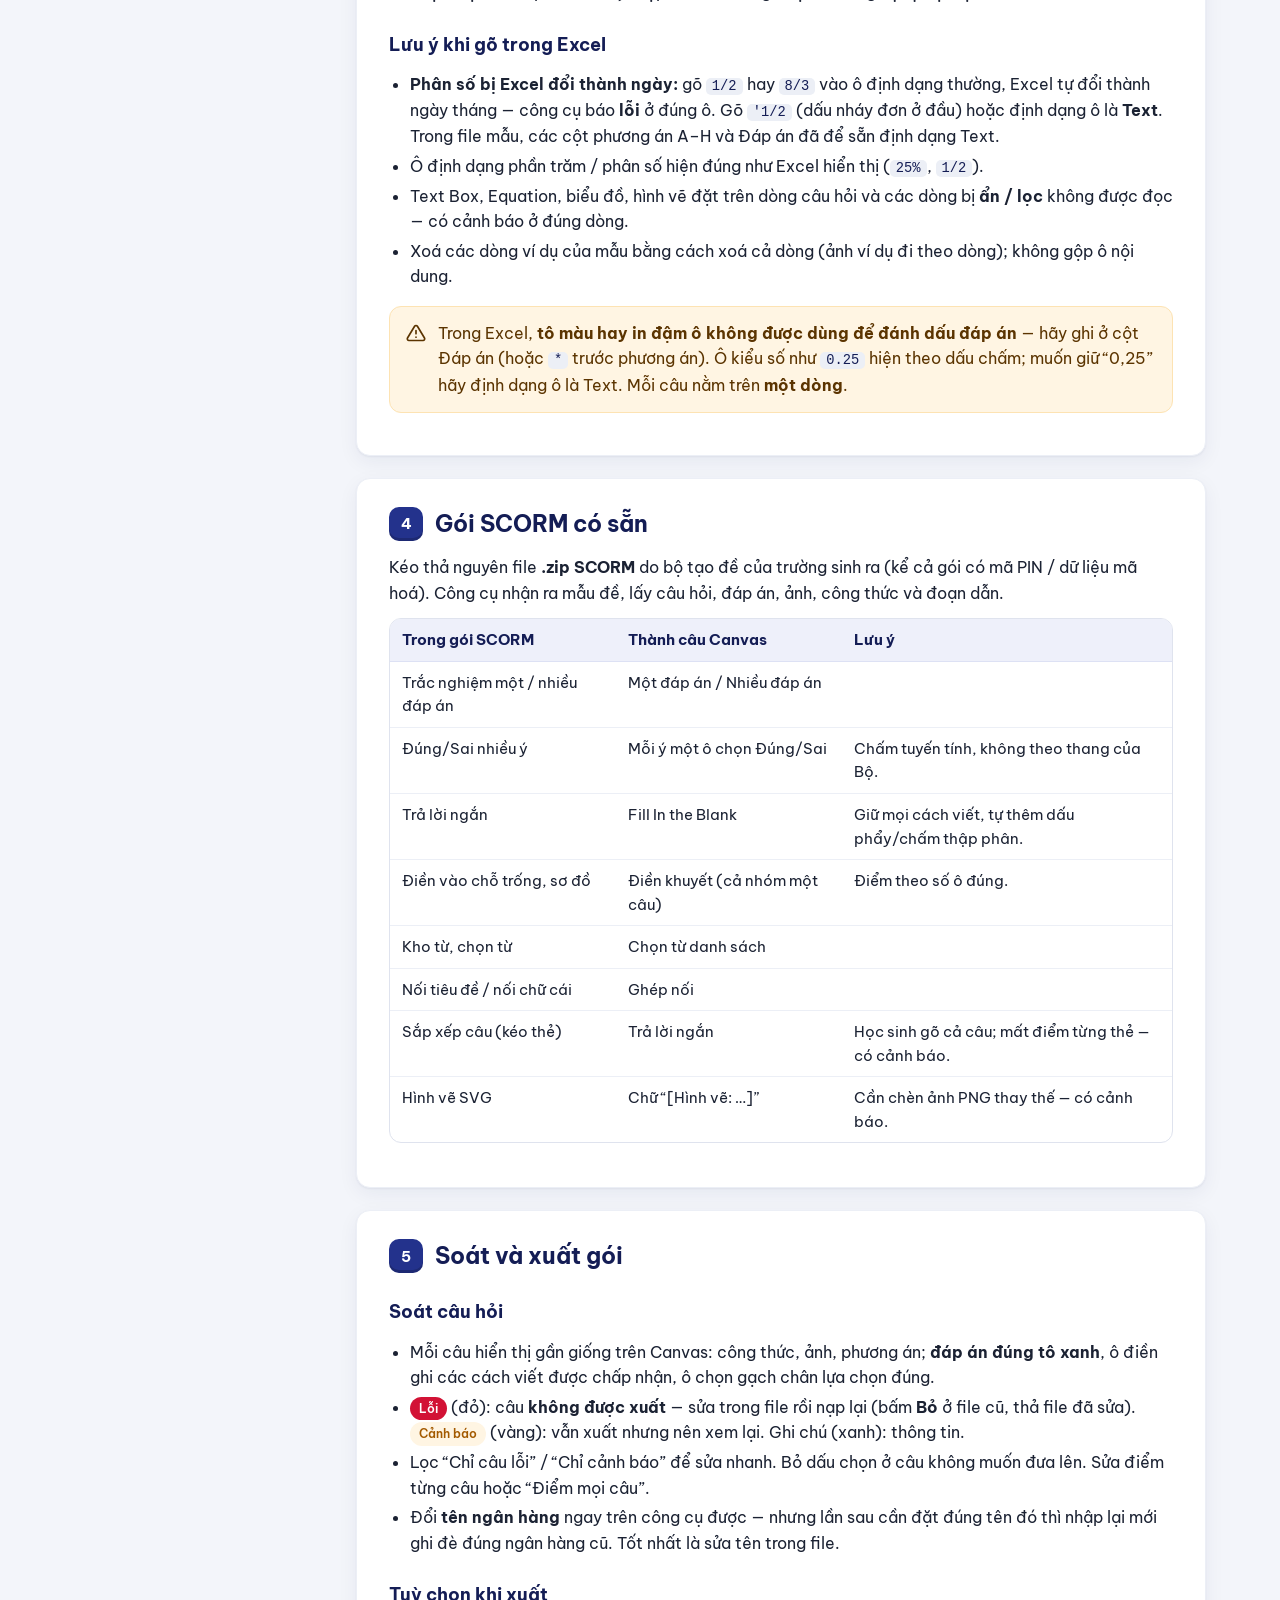
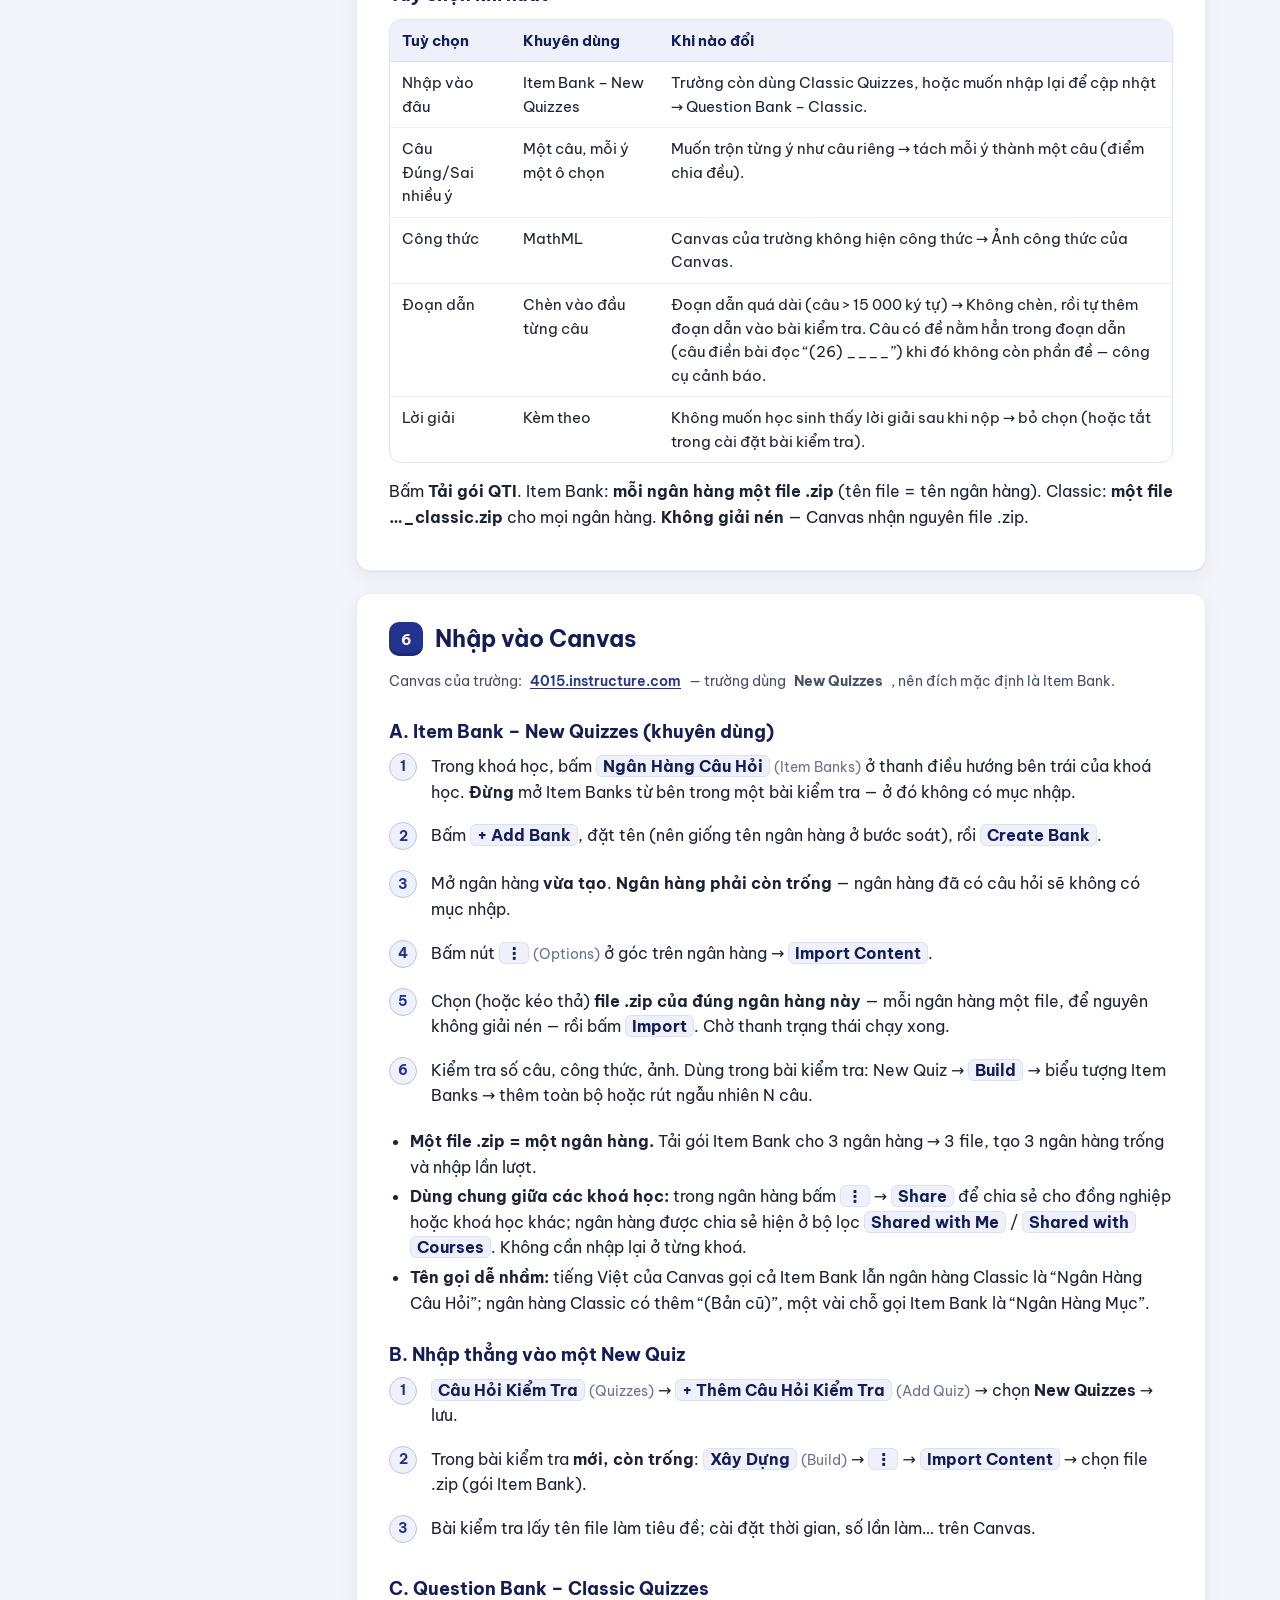
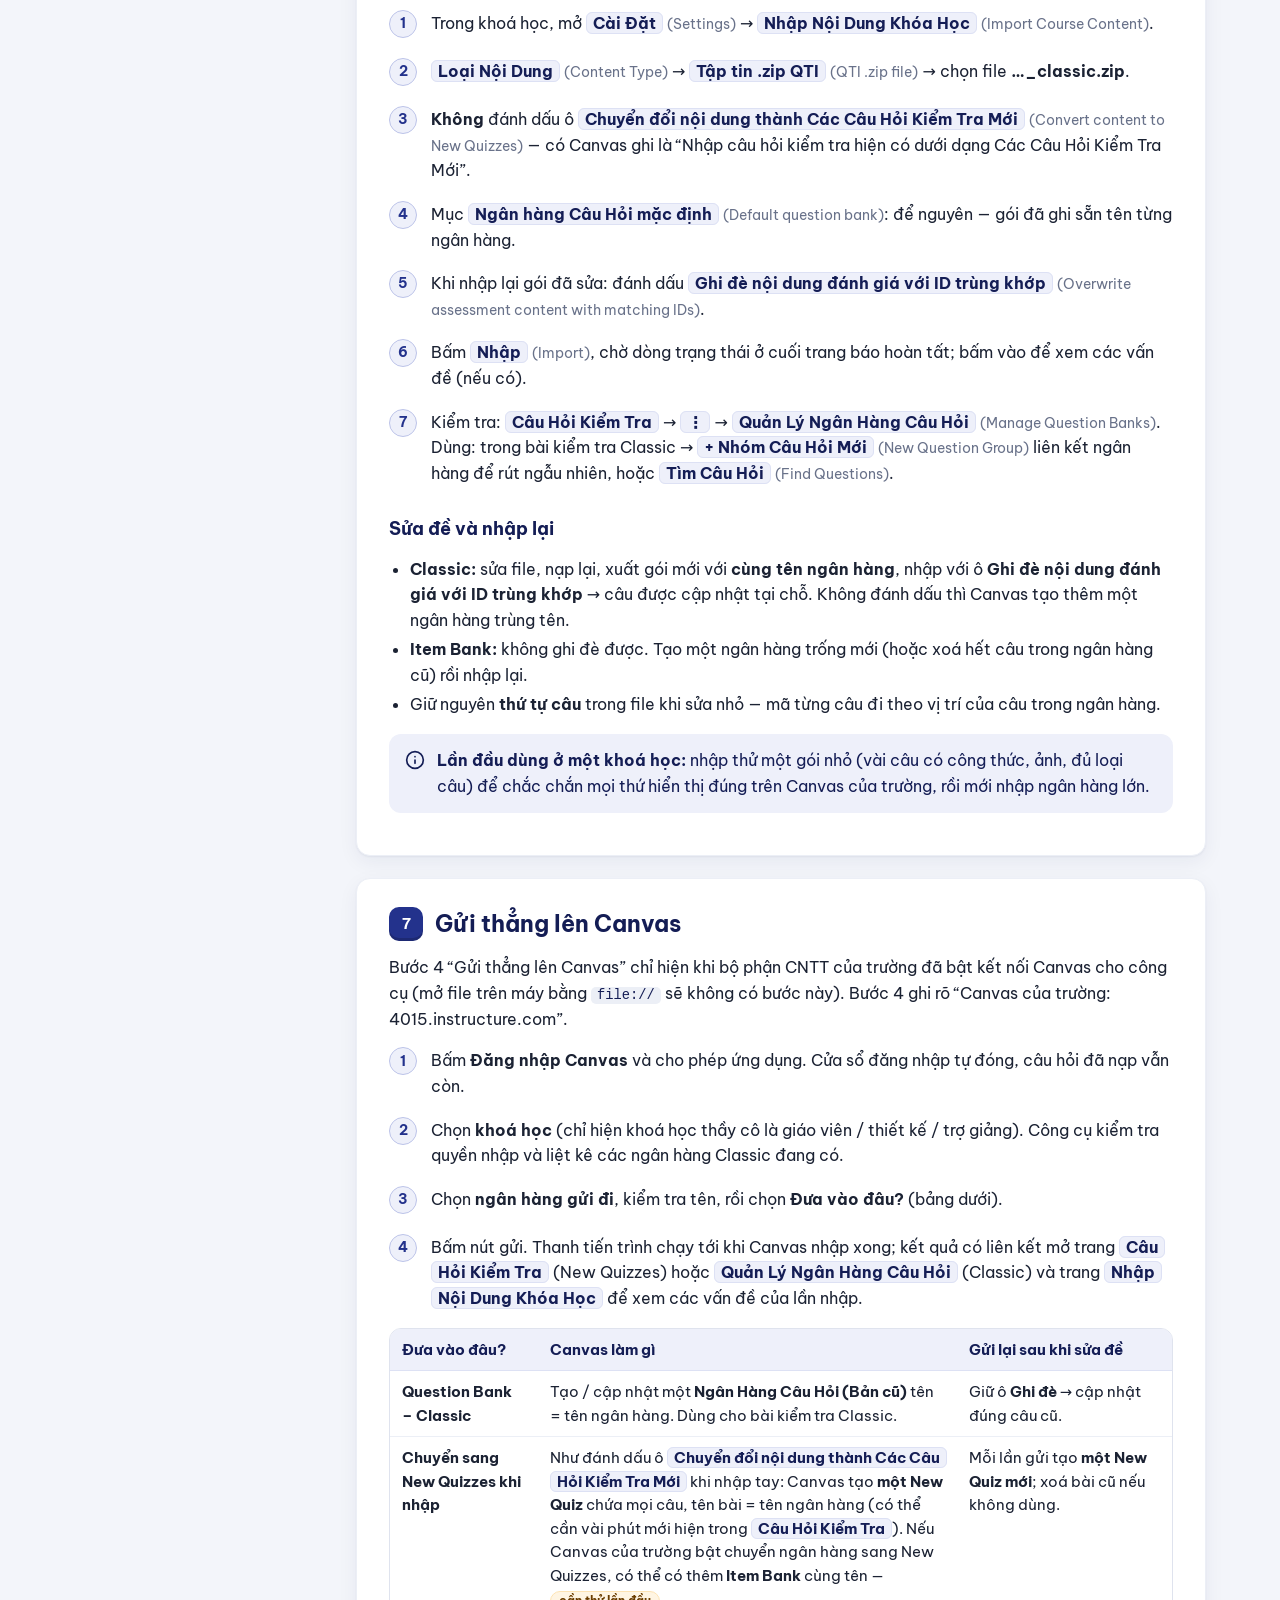
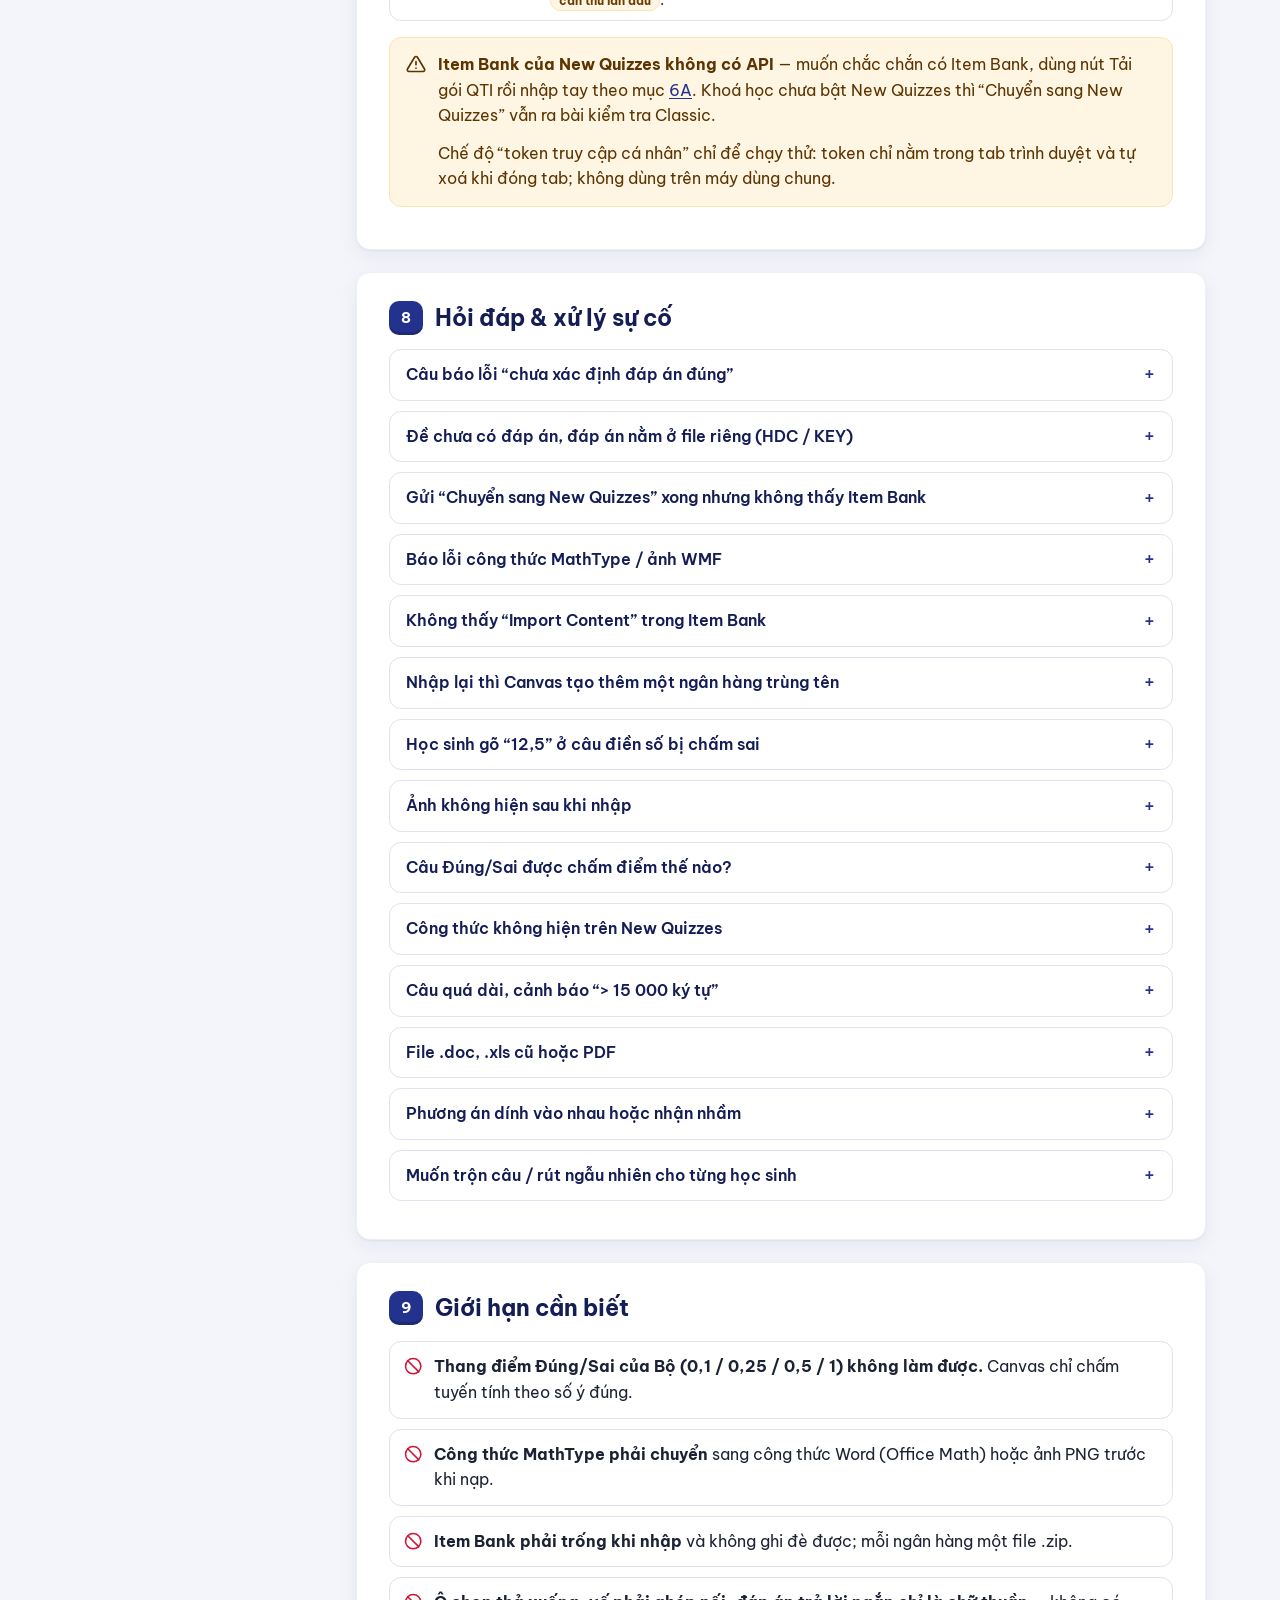
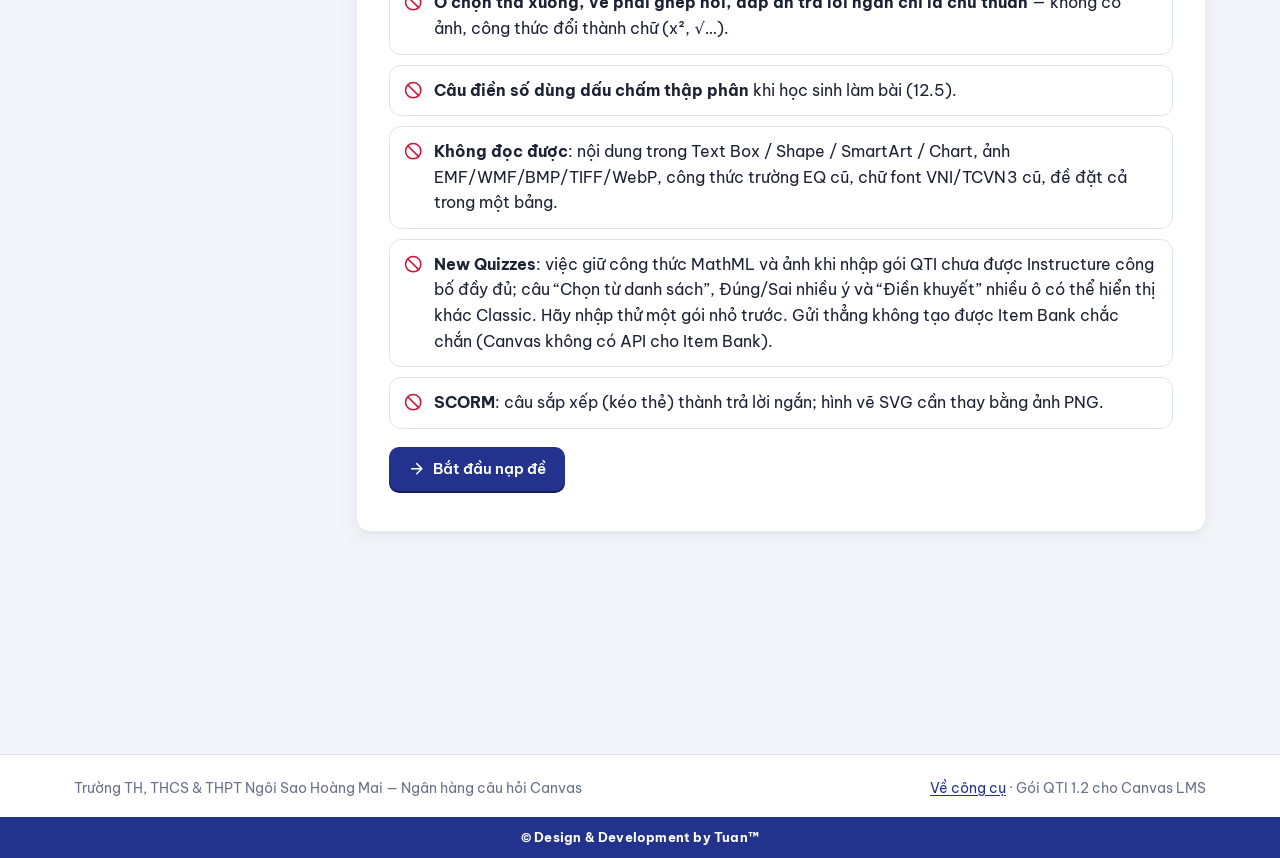
==== commit 8e082de9: "Chọn khoá học không ghi danh (quản trị): dán link khoá học, tìm trong toàn trường (CANVAS_QUAN_TRI);" ====
--- a/huong-dan.html
+++ b/huong-dan.html
@@ -484,6 +484,7 @@
     <span>Trường TH, THCS &amp; THPT Ngôi Sao Hoàng Mai — Ngân hàng câu hỏi Canvas</span>
     <span><a href="index.html">Về công cụ</a> · Gói QTI 1.2 cho Canvas LMS</span>
   </div>
+  <p class="foot-credit">© Design &amp; Development by Tuan™</p>
 </footer>
 
 <script>
--- a/assets/app.css
+++ b/assets/app.css
@@ -368,6 +368,14 @@
 
 /* ---------- bước 4: Canvas ---------- */
 .cv-grid { display: grid; grid-template-columns: minmax(0, 1fr) minmax(0, 1fr); gap: 16px 22px; }
+.cv-dong { display: flex; gap: 8px; align-items: stretch; }
+.cv-dong .input { flex: 1; min-width: 0; }
+.cv-dong .btn { flex: none; }
+.cv-kq-ds { list-style: none; margin: 0; padding: 0; border: 1px solid var(--line); border-radius: var(--radius-sm); max-height: 260px; overflow: auto; background: #fff; }
+.cv-kq-ds li + li { border-top: 1px solid var(--line-2); }
+.cv-kq-ds button { display: block; width: 100%; text-align: left; background: none; border: 0; padding: 8px 12px; font: inherit; color: inherit; cursor: pointer; }
+.cv-kq-ds button:hover, .cv-kq-ds button:focus-visible { background: var(--navy-50); }
+.cv-kq-ds small { display: block; color: var(--muted); font-size: .8rem; }
 .cv-user { display: flex; gap: 12px; align-items: center; padding: 10px 14px; border-radius: 12px; background: var(--green-50); border: 1px solid var(--green-100); margin-bottom: 14px; flex-wrap: wrap; }
 .cv-user .avatar { width: 36px; height: 36px; border-radius: 50%; background: var(--green); color: #fff; display: grid; place-items: center; font-weight: 700; }
 .cv-banks { list-style: none; padding: 0; margin: 0; border: 1px solid var(--line); border-radius: 10px; max-height: 240px; overflow: auto; }
@@ -398,6 +406,7 @@
 
 footer.site-foot { border-top: 1px solid var(--line); background: #fff; padding: 22px 0; color: var(--ink-3); font-size: .86rem; }
 footer.site-foot .wrap { display: flex; flex-wrap: wrap; gap: 8px 18px; justify-content: space-between; }
+footer.site-foot .foot-credit { margin: 18px 0 -22px; padding: 10px 16px; background: var(--navy); color: #fff; text-align: center; font-weight: 700; font-size: .84rem; letter-spacing: .2px; }
 
 /* ---------- đáp ứng: iPad / điện thoại ---------- */
 @media (max-width: 1000px) {
